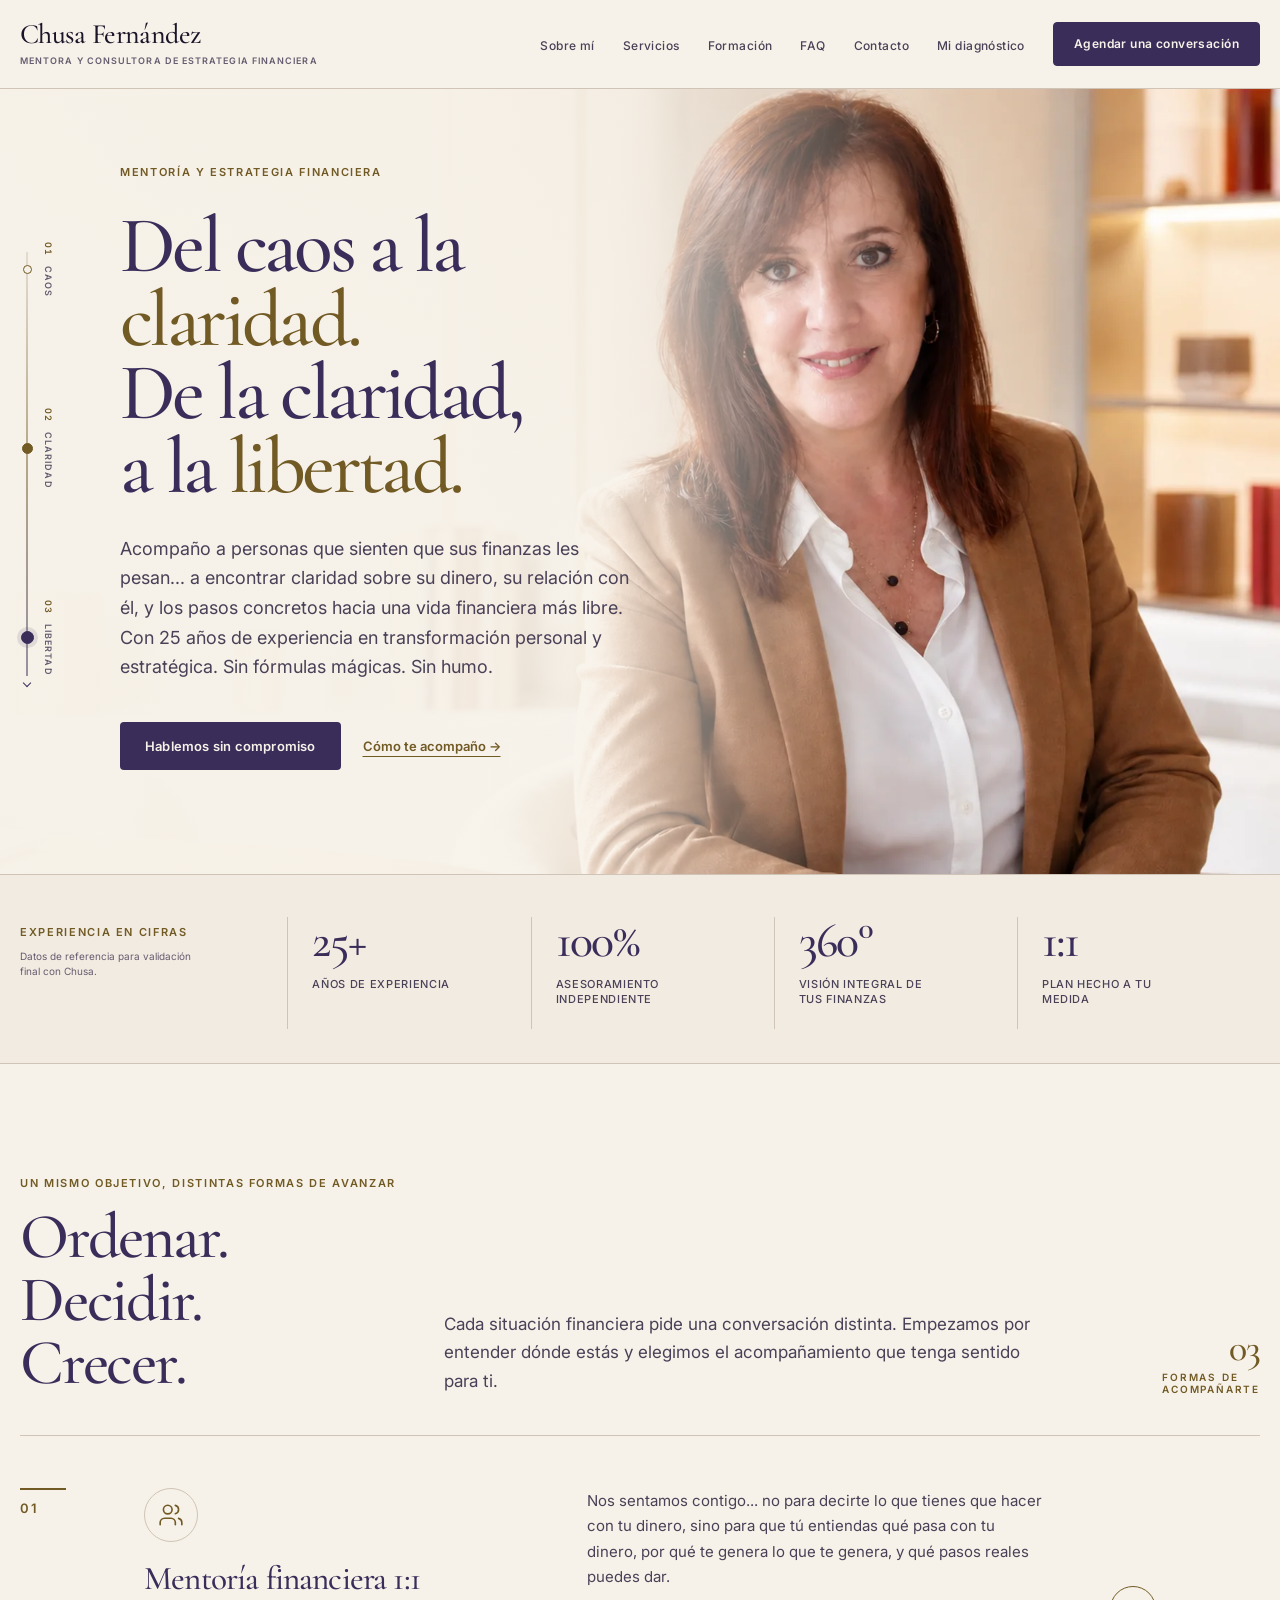
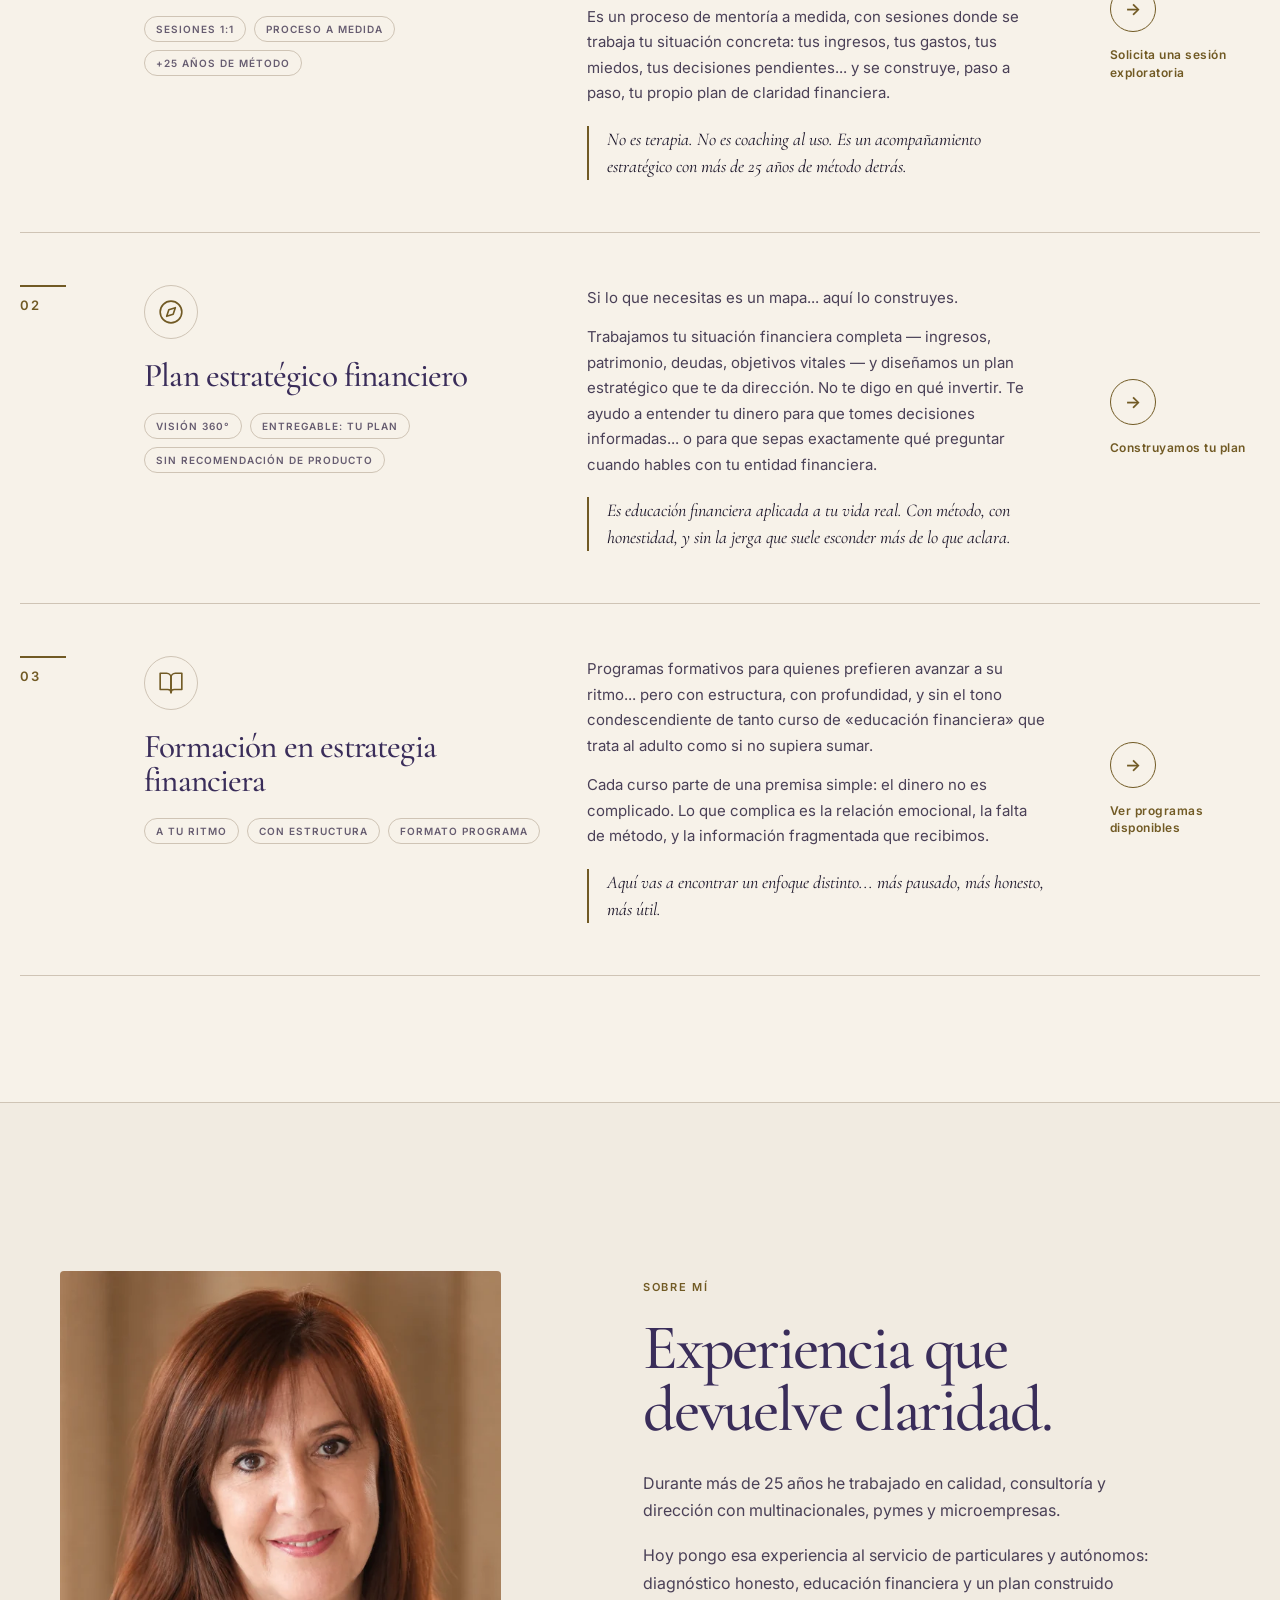
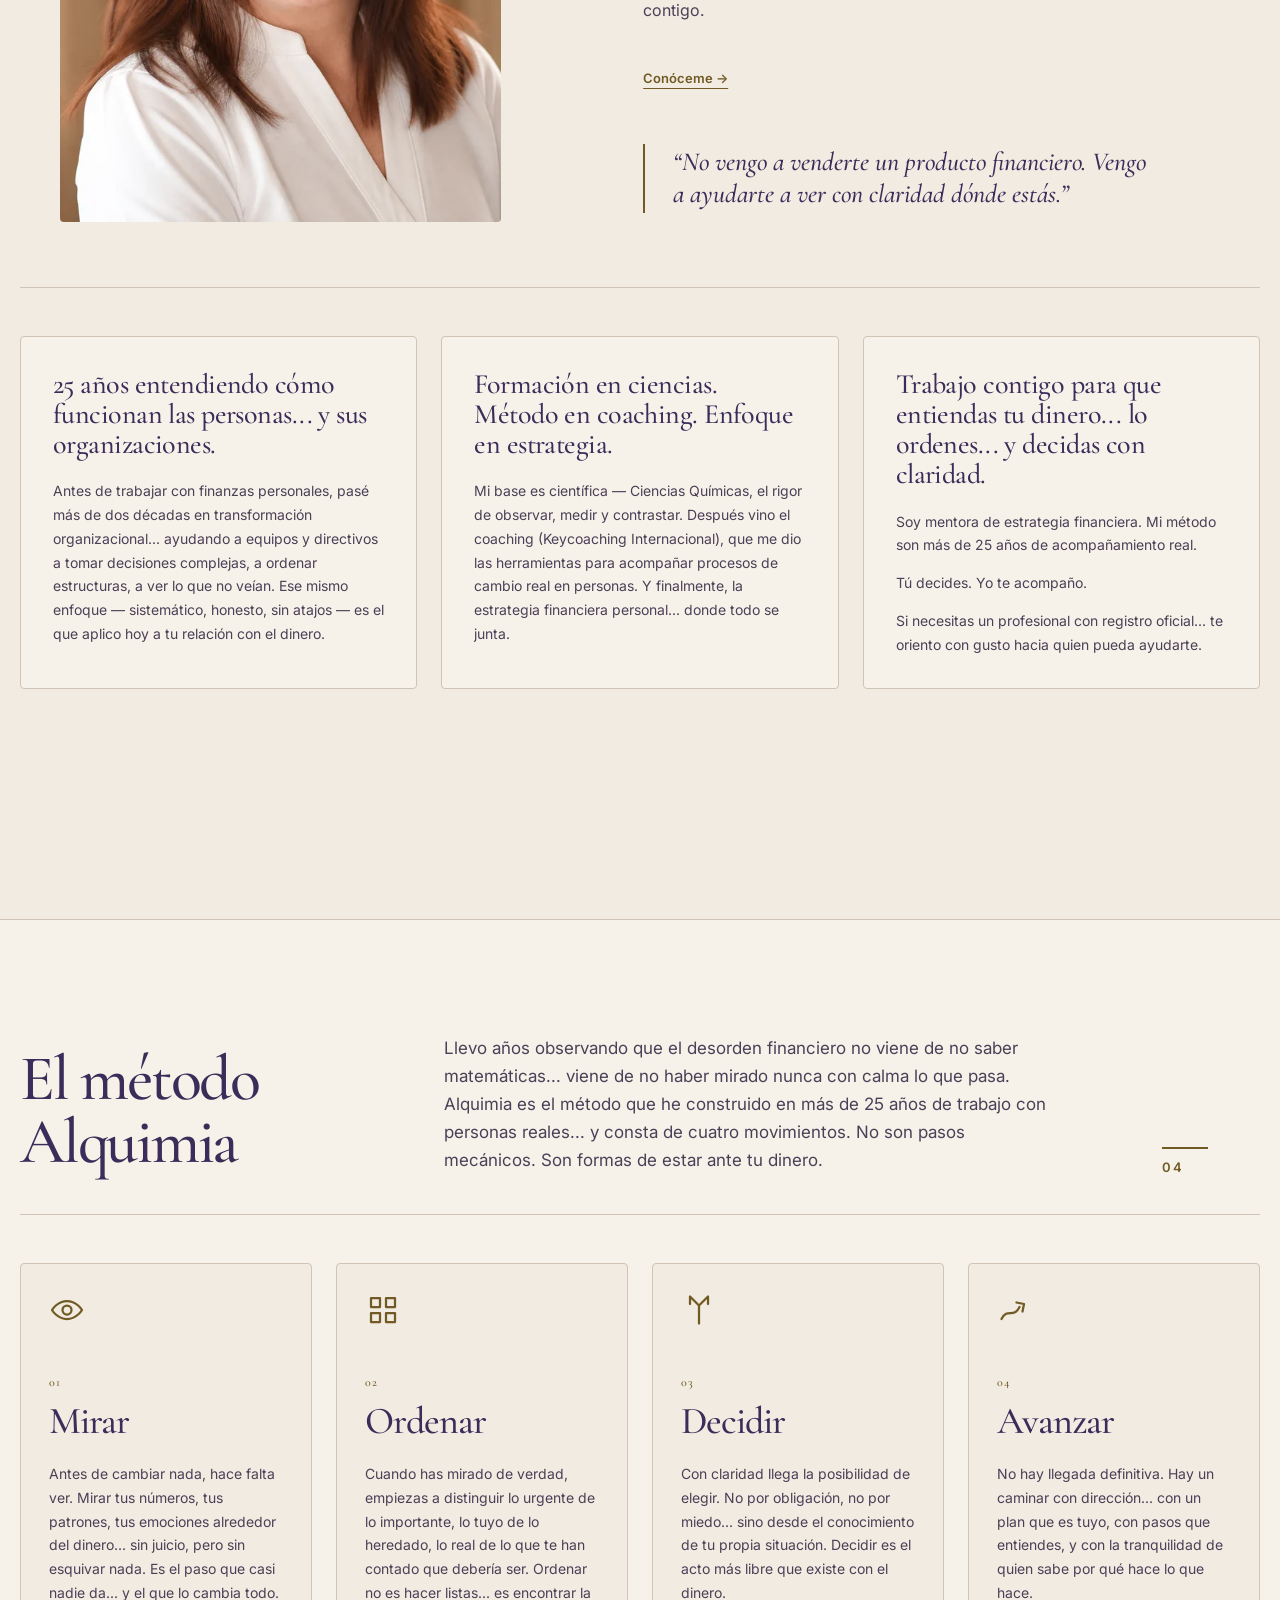
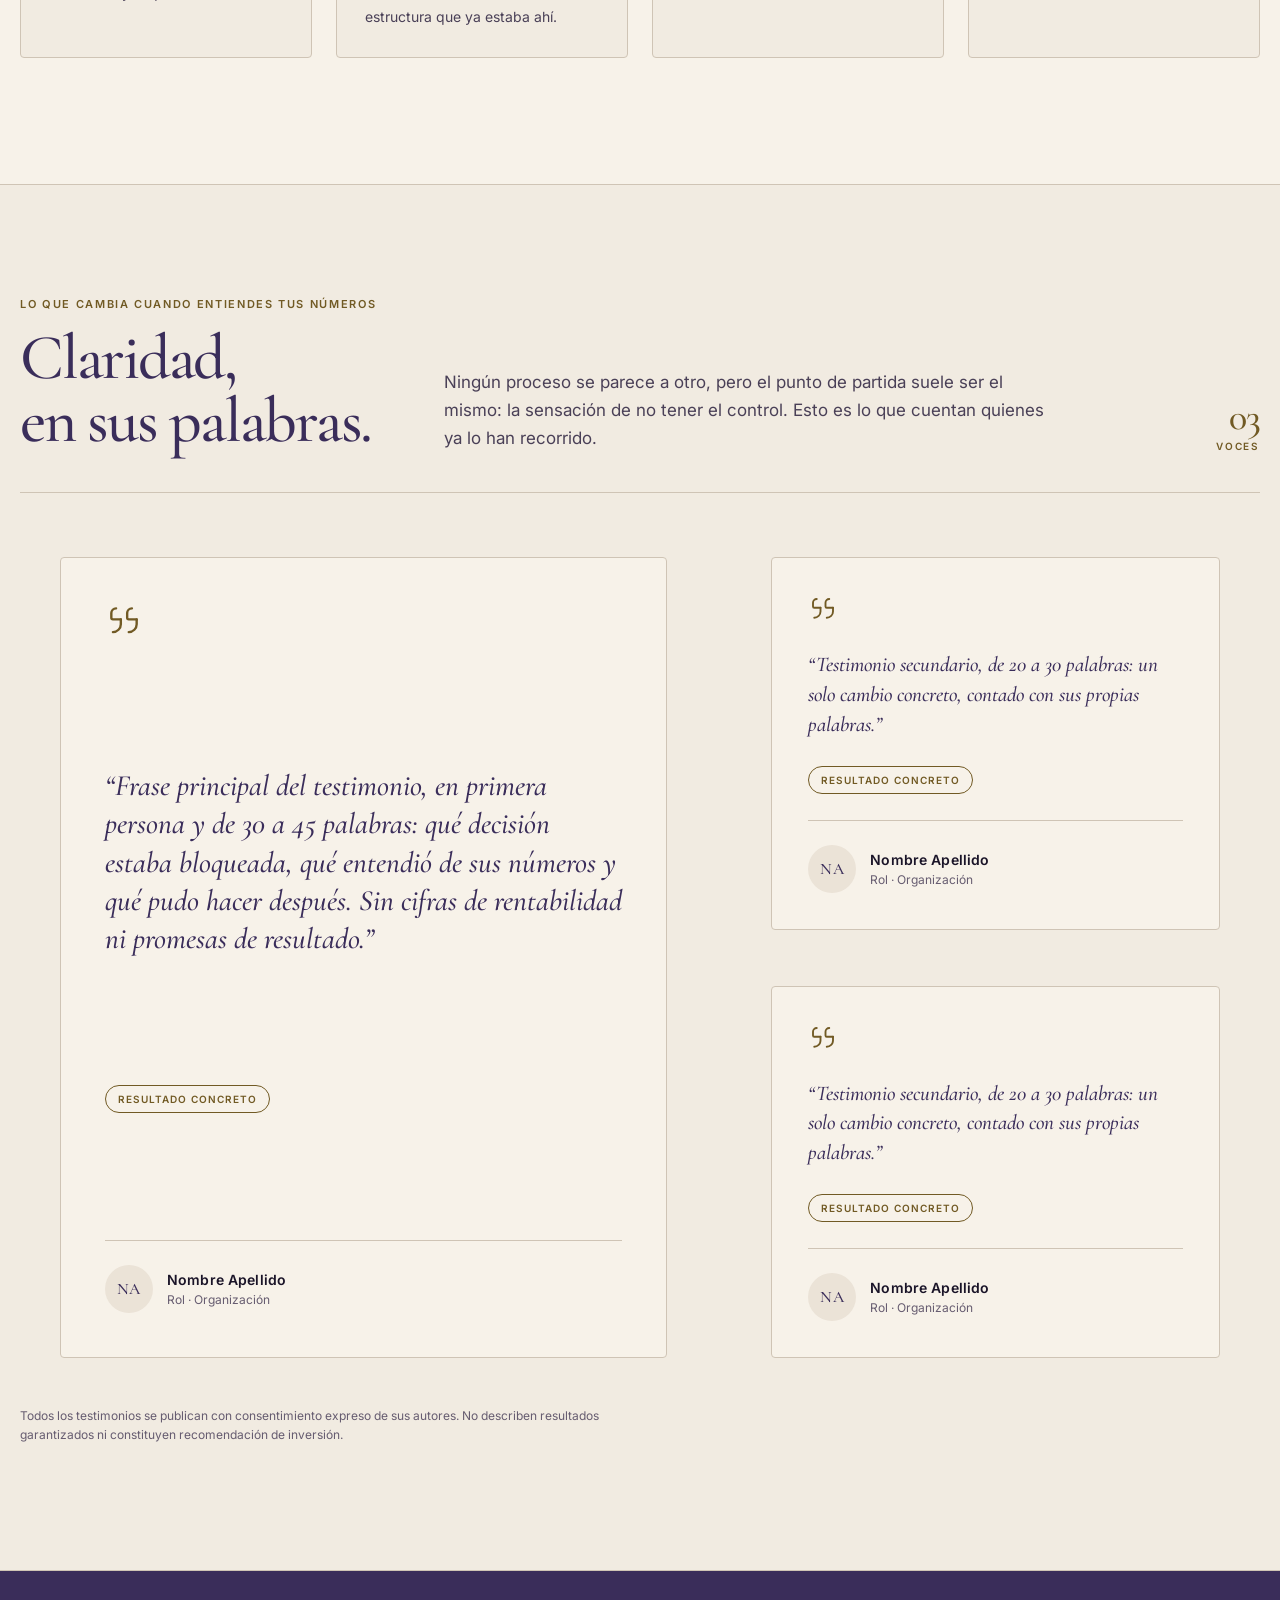
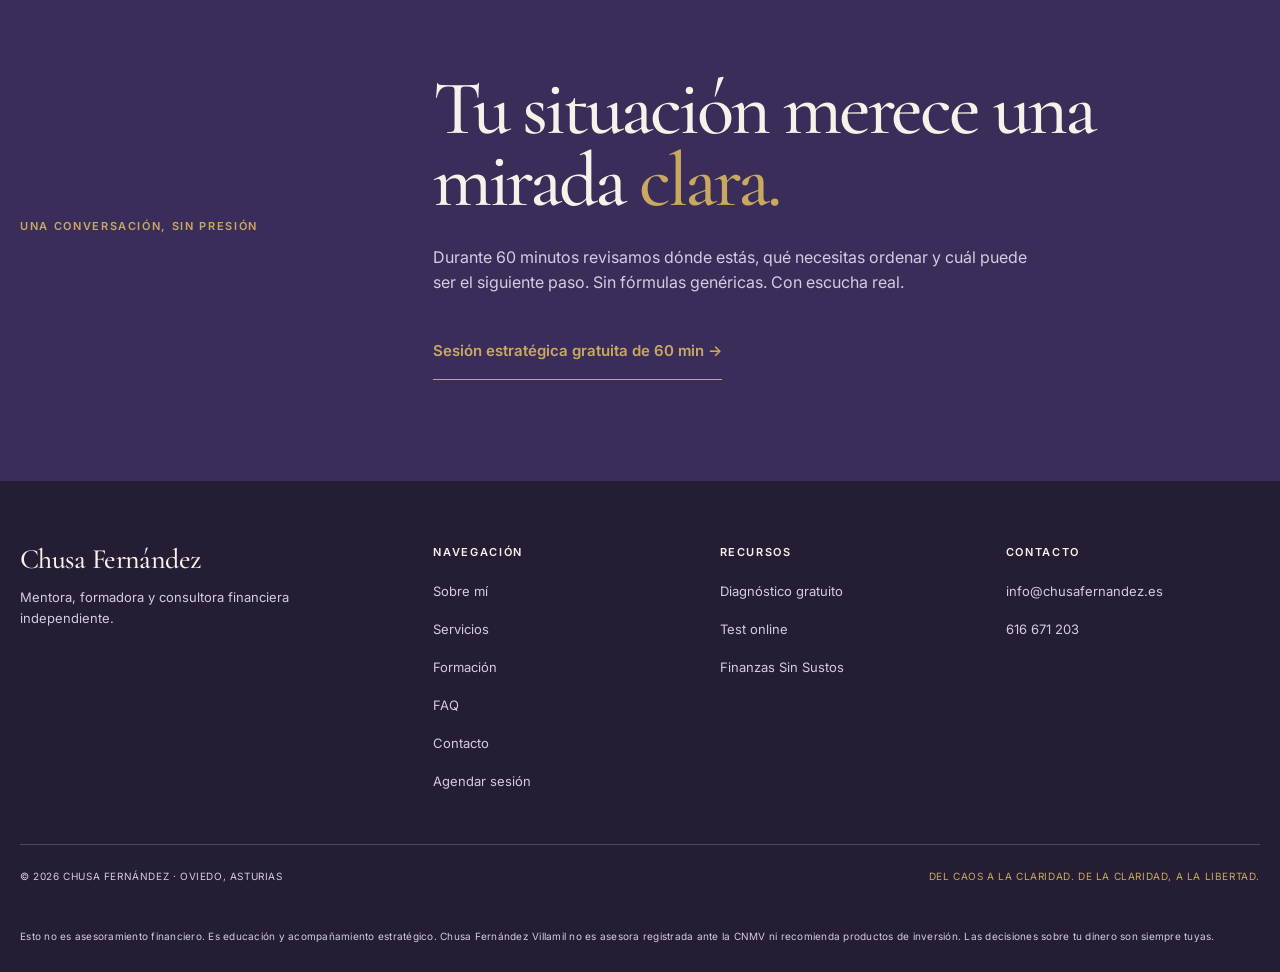
==== index.html @ ac1ef2db "Preview estática del sitio de Chusa Fernández" ====
<!doctype html>
<html lang="es" data-theme="light" class="home">
<head>
  <meta name="robots" content="noindex, nofollow">
  <meta charset="utf-8">
  <meta name="viewport" content="width=device-width, initial-scale=1">
  <meta name="description" content="Mentoría y estrategia financiera. Del caos a la claridad. De la claridad, a la libertad.">
  <title>Chusa Fernández · Mentoría y estrategia financiera</title>
<link rel="stylesheet" href="assets/css/alquimia.css">
  <link rel="preload" as="image" href="lumen-images/hero-principal-horizontal/hero-1920.webp" media="(min-width: 981px)">
  <link rel="preload" as="image" href="lumen-images/hero-principal-horizontal/hero-1280.webp" media="(max-width: 980px)">
  
</head>
<body>
  <a class="skip-link" href="#contenido">Saltar al contenido</a>
  <header class="site-header" aria-label="Cabecera principal">
    <div class="container header-inner">
      <a class="brand" href="index.html" aria-label="Chusa Fernández, inicio">
        <span class="brand-name">Chusa Fernández</span>
        <span class="brand-role">Mentora y consultora de estrategia financiera</span>
      </a>
      <button class="nav-toggle" type="button" aria-expanded="false" aria-controls="main-nav">
        <svg class="icon" aria-hidden="true" viewBox="0 0 24 24"><path d="M4 6h16M4 12h16M4 18h16"/></svg>
        <span class="sr-only nav-label">Abrir menú</span>
      </button>
      <nav id="main-nav" class="main-nav" aria-label="Navegación principal">
        <ul class="nav-list">
          <li><a href="sobre-mi.html">Sobre mí</a></li>
          <li><a href="servicios.html">Servicios</a></li>
          <li><a href="cursos.html">Formación</a></li>
          <li><a href="faq.html">FAQ</a></li>
          <li><a href="contacto.html">Contacto</a></li>
          <li><a href="diagnostico.html">Mi diagnóstico</a></li>
          <li><a class="nav-cta" href="agendar.html">Agendar una conversación</a></li>
        </ul>
      </nav>
    </div>
  </header>

  <main id="contenido">
    <section class="hero" id="inicio" data-payload-block="hero" aria-labelledby="hero-title">
      <div class="container hero-grid">
        <div class="hero-copy">
          <ol class="transformation-axis" aria-label="El proceso, en tres etapas: del caos a la claridad y de la claridad a la libertad">
            <li class="axis-point">
              <span class="axis-dot" aria-hidden="true"></span>
              <span class="axis-text"><span class="axis-step">01</span>Caos</span>
            </li>
            <li class="axis-point">
              <span class="axis-dot" aria-hidden="true"></span>
              <span class="axis-text"><span class="axis-step">02</span>Claridad</span>
            </li>
            <li class="axis-point">
              <span class="axis-dot" aria-hidden="true"></span>
              <span class="axis-text"><span class="axis-step">03</span>Libertad</span>
            </li>
          </ol>
          <div class="hero-main">
            <p class="eyebrow">Mentoría y estrategia financiera</p>
            <h1 id="hero-title"><span class="hero-line">Del caos a la</span><em class="hero-line">claridad.</em><span class="hero-line">De la claridad,</span><span class="hero-line">a la <em>libertad.</em></span></h1>
            <p class="hero-lead">Acompaño a personas que sienten que sus finanzas les pesan... a encontrar claridad sobre su dinero, su relación con él, y los pasos concretos hacia una vida financiera más libre. Con 25 años de experiencia en transformación personal y estratégica. Sin fórmulas mágicas. Sin humo.</p>
            <div class="hero-actions">
              <a class="button button-primary" href="#sesion">Hablemos sin compromiso</a>
              <a class="text-link" href="#servicios">Cómo te acompaño →</a>
            </div>
          </div>
        </div>
        <div class="hero-image" role="img" aria-label="Chusa Fernández, mentora financiera, sentada en un espacio de trabajo luminoso"></div>
      </div>
    </section>

    <section class="stats" data-payload-block="stats" aria-labelledby="stats-title">
      <div class="container stats-grid">
        <div class="stats-intro">
          <p class="eyebrow" id="stats-title">Experiencia en cifras</p>
          <p class="stats-note">Datos de referencia para validación final con Chusa.</p>
        </div>
        <div class="stat"><span class="stat-value">25+</span><span class="stat-label">años de experiencia</span></div>
        <div class="stat"><span class="stat-value">100%</span><span class="stat-label">asesoramiento independiente</span></div>
        <div class="stat"><span class="stat-value">360°</span><span class="stat-label">visión integral de tus finanzas</span></div>
        <div class="stat"><span class="stat-value">1:1</span><span class="stat-label">plan hecho a tu medida</span></div>
      </div>
    </section>

    <section class="services" id="servicios" data-payload-block="services-preview" aria-labelledby="services-title">
      <div class="container">
        <header class="section-head">
          <div>
            <p class="eyebrow">Un mismo objetivo, distintas formas de avanzar</p>
            <h2 id="services-title">Ordenar.<br>Decidir.<br>Crecer.</h2>
          </div>
          <p class="section-intro">Cada situaci&oacute;n financiera pide una conversaci&oacute;n distinta. Empezamos por entender d&oacute;nde est&aacute;s y elegimos el acompa&ntilde;amiento que tenga sentido para ti.</p>
          <p class="section-index" aria-hidden="true"><b>03</b><span>formas de<br>acompa&ntilde;arte</span></p>
        </header>
        <ol class="service-list">
          <li class="service-item">
            <span class="service-mark" aria-hidden="true">01</span>
            <div class="service-title-wrap">
              <span class="service-icon-frame" aria-hidden="true">
                <svg class="service-icon" viewBox="0 0 24 24" fill="none" stroke="currentColor" stroke-width="1.5" stroke-linecap="round" stroke-linejoin="round"><path d="M16 21v-2a4 4 0 0 0-4-4H6a4 4 0 0 0-4 4v2"/><circle cx="9" cy="7" r="4"/><path d="M22 21v-2a4 4 0 0 0-3-3.87M16 3.13a4 4 0 0 1 0 7.75"/></svg>
              </span>
              <h3>Mentor&iacute;a financiera 1:1</h3>
              <ul class="service-meta">
                <li>Sesiones 1:1</li>
                <li>Proceso a medida</li>
                <li>+25 a&ntilde;os de m&eacute;todo</li>
              </ul>
            </div>
            <div class="service-description">
              <p>Nos sentamos contigo... no para decirte lo que tienes que hacer con tu dinero, sino para que t&uacute; entiendas qu&eacute; pasa con tu dinero, por qu&eacute; te genera lo que te genera, y qu&eacute; pasos reales puedes dar.</p>
              <p>Es un proceso de mentor&iacute;a a medida, con sesiones donde se trabaja tu situaci&oacute;n concreta: tus ingresos, tus gastos, tus miedos, tus decisiones pendientes... y se construye, paso a paso, tu propio plan de claridad financiera.</p>
              <p class="service-note">No es terapia. No es coaching al uso. Es un acompa&ntilde;amiento estrat&eacute;gico con m&aacute;s de 25 a&ntilde;os de m&eacute;todo detr&aacute;s.</p>
            </div>
            <a class="service-cta" href="#sesion">
              <span class="service-cta-disc" aria-hidden="true">&rarr;</span>
              <span class="service-cta-label">Solicita una sesi&oacute;n exploratoria</span>
            </a>
          </li>
          <li class="service-item">
            <span class="service-mark" aria-hidden="true">02</span>
            <div class="service-title-wrap">
              <span class="service-icon-frame" aria-hidden="true">
                <svg class="service-icon" viewBox="0 0 24 24" fill="none" stroke="currentColor" stroke-width="1.5" stroke-linecap="round" stroke-linejoin="round"><circle cx="12" cy="12" r="10"/><polygon points="16 8 14 14 8 16 10 10 16 8"/></svg>
              </span>
              <h3>Plan estrat&eacute;gico financiero</h3>
              <ul class="service-meta">
                <li>Visi&oacute;n 360&deg;</li>
                <li>Entregable: tu plan</li>
                <li>Sin recomendaci&oacute;n de producto</li>
              </ul>
            </div>
            <div class="service-description">
              <p>Si lo que necesitas es un mapa... aqu&iacute; lo construyes.</p>
              <p>Trabajamos tu situaci&oacute;n financiera completa &mdash; ingresos, patrimonio, deudas, objetivos vitales &mdash; y dise&ntilde;amos un plan estrat&eacute;gico que te da direcci&oacute;n. No te digo en qu&eacute; invertir. Te ayudo a entender tu dinero para que tomes decisiones informadas... o para que sepas exactamente qu&eacute; preguntar cuando hables con tu entidad financiera.</p>
              <p class="service-note">Es educaci&oacute;n financiera aplicada a tu vida real. Con m&eacute;todo, con honestidad, y sin la jerga que suele esconder m&aacute;s de lo que aclara.</p>
            </div>
            <a class="service-cta" href="#sesion">
              <span class="service-cta-disc" aria-hidden="true">&rarr;</span>
              <span class="service-cta-label">Construyamos tu plan</span>
            </a>
          </li>
          <li class="service-item">
            <span class="service-mark" aria-hidden="true">03</span>
            <div class="service-title-wrap">
              <span class="service-icon-frame" aria-hidden="true">
                <svg class="service-icon" viewBox="0 0 24 24" fill="none" stroke="currentColor" stroke-width="1.5" stroke-linecap="round" stroke-linejoin="round"><path d="M2 3h6a4 4 0 0 1 4 4v14a3 3 0 0 0-3-3H2z"/><path d="M22 3h-6a4 4 0 0 0-4 4v14a3 3 0 0 1 3-3h7z"/></svg>
              </span>
              <h3>Formaci&oacute;n en estrategia financiera</h3>
              <ul class="service-meta">
                <li>A tu ritmo</li>
                <li>Con estructura</li>
                <li>Formato programa</li>
              </ul>
            </div>
            <div class="service-description">
              <p>Programas formativos para quienes prefieren avanzar a su ritmo... pero con estructura, con profundidad, y sin el tono condescendiente de tanto curso de &laquo;educaci&oacute;n financiera&raquo; que trata al adulto como si no supiera sumar.</p>
              <p>Cada curso parte de una premisa simple: el dinero no es complicado. Lo que complica es la relaci&oacute;n emocional, la falta de m&eacute;todo, y la informaci&oacute;n fragmentada que recibimos.</p>
              <p class="service-note">Aqu&iacute; vas a encontrar un enfoque distinto... m&aacute;s pausado, m&aacute;s honesto, m&aacute;s &uacute;til.</p>
            </div>
            <a class="service-cta" href="#sesion">
              <span class="service-cta-disc" aria-hidden="true">&rarr;</span>
              <span class="service-cta-label">Ver programas disponibles</span>
            </a>
          </li>
        </ol>
      </div>
    </section>

    <section class="about" id="sobre-mi" data-payload-block="about-preview" aria-labelledby="about-title">
      <div class="container about-grid">
        <figure class="about-image">
          <img src="lumen-images/retrato-editorial/retrato-1200.webp"
               srcset="lumen-images/retrato-editorial/retrato-600.webp 600w,
                       lumen-images/retrato-editorial/retrato-800.webp 800w,
                       lumen-images/retrato-editorial/retrato-1200.webp 1200w"
               sizes="(max-width: 980px) calc(100vw - 40px), min(42vw, 530px)"
               alt="Retrato editorial de Chusa Fernández con blusa blanca sobre un fondo cálido" width="1200" height="1500" loading="lazy" decoding="async">
        </figure>
        <div class="about-copy">
          <p class="eyebrow">Sobre mí</p>
          <h2 id="about-title">Experiencia que devuelve claridad.</h2>
          <p>Durante más de 25 años he trabajado en calidad, consultoría y dirección con multinacionales, pymes y microempresas.</p>
          <p>Hoy pongo esa experiencia al servicio de particulares y autónomos: diagnóstico honesto, educación financiera y un plan construido contigo.</p>
          <a class="text-link" href="#sobre-mi">Conóceme →</a>
          <blockquote class="about-quote">“No vengo a venderte un producto financiero. Vengo a ayudarte a ver con claridad dónde estás.”</blockquote>
        </div>
      </div>
      <div class="container trust-wrap" aria-label="Credenciales y enfoque de Chusa">
        <div class="trust-grid">
          <article class="trust-card">
            <h3>25 años entendiendo cómo funcionan las personas... y sus organizaciones.</h3>
            <p>Antes de trabajar con finanzas personales, pasé más de dos décadas en transformación organizacional... ayudando a equipos y directivos a tomar decisiones complejas, a ordenar estructuras, a ver lo que no veían. Ese mismo enfoque — sistemático, honesto, sin atajos — es el que aplico hoy a tu relación con el dinero.</p>
          </article>
          <article class="trust-card">
            <h3>Formación en ciencias. Método en coaching. Enfoque en estrategia.</h3>
            <p>Mi base es científica — Ciencias Químicas, el rigor de observar, medir y contrastar. Después vino el coaching (Keycoaching Internacional), que me dio las herramientas para acompañar procesos de cambio real en personas. Y finalmente, la estrategia financiera personal... donde todo se junta.</p>
          </article>
          <article class="trust-card">
            <h3>Trabajo contigo para que entiendas tu dinero... lo ordenes... y decidas con claridad.</h3>
            <p>Soy mentora de estrategia financiera. Mi método son más de 25 años de acompañamiento real.</p>
            <p>Tú decides. Yo te acompaño.</p>
            <p>Si necesitas un profesional con registro oficial... te oriento con gusto hacia quien pueda ayudarte.</p>
          </article>
        </div>
      </div>
    </section>

    <section class="methodology" id="metodo" data-payload-block="methodology" aria-labelledby="methodology-title">
      <div class="container">
        <header class="section-head">
          <div>
            <h2 id="methodology-title">El método Alquimia</h2>
          </div>
          <p class="section-intro">Llevo años observando que el desorden financiero no viene de no saber matemáticas... viene de no haber mirado nunca con calma lo que pasa. Alquimia es el método que he construido en más de 25 años de trabajo con personas reales... y consta de cuatro movimientos. No son pasos mecánicos. Son formas de estar ante tu dinero.</p>
          <span class="service-mark" aria-hidden="true">04</span>
        </header>
        <div class="method-grid">
          <article class="method-card">
            <svg class="method-icon" viewBox="0 0 24 24" fill="none" stroke="currentColor" stroke-width="1.5" stroke-linecap="round" stroke-linejoin="round" aria-hidden="true"><path d="M2 12s3.5-6 10-6 10 6 10 6-3.5 6-10 6S2 12 2 12Z"/><circle cx="12" cy="12" r="3"/></svg>
            <span class="method-mark">01</span>
            <h3>Mirar</h3>
            <p>Antes de cambiar nada, hace falta ver. Mirar tus números, tus patrones, tus emociones alrededor del dinero... sin juicio, pero sin esquivar nada. Es el paso que casi nadie da... y el que lo cambia todo.</p>
          </article>
          <article class="method-card">
            <svg class="method-icon" viewBox="0 0 24 24" fill="none" stroke="currentColor" stroke-width="1.5" stroke-linecap="round" stroke-linejoin="round" aria-hidden="true"><path d="M4 4h6v6H4zM14 4h6v6h-6zM4 14h6v6H4zM14 14h6v6h-6z"/></svg>
            <span class="method-mark">02</span>
            <h3>Ordenar</h3>
            <p>Cuando has mirado de verdad, empiezas a distinguir lo urgente de lo importante, lo tuyo de lo heredado, lo real de lo que te han contado que debería ser. Ordenar no es hacer listas... es encontrar la estructura que ya estaba ahí.</p>
          </article>
          <article class="method-card">
            <svg class="method-icon" viewBox="0 0 24 24" fill="none" stroke="currentColor" stroke-width="1.5" stroke-linecap="round" stroke-linejoin="round" aria-hidden="true"><path d="M12 21V9m0 0L6 3m6 6 6-6M6 3v5m12-5v5"/></svg>
            <span class="method-mark">03</span>
            <h3>Decidir</h3>
            <p>Con claridad llega la posibilidad de elegir. No por obligación, no por miedo... sino desde el conocimiento de tu propia situación. Decidir es el acto más libre que existe con el dinero.</p>
          </article>
          <article class="method-card">
            <svg class="method-icon" viewBox="0 0 24 24" fill="none" stroke="currentColor" stroke-width="1.5" stroke-linecap="round" stroke-linejoin="round" aria-hidden="true"><path d="M3 18c4-8 8 0 12-8"/><path d="m13 7 5 1-1 5"/></svg>
            <span class="method-mark">04</span>
            <h3>Avanzar</h3>
            <p>No hay llegada definitiva. Hay un caminar con dirección... con un plan que es tuyo, con pasos que entiendes, y con la tranquilidad de quien sabe por qué hace lo que hace.</p>
          </article>
        </div>
      </div>
    </section>

    <!-- ============================================================
         OPINIONES · CONTENIDO PROVISIONAL — NO PUBLICAR
         Los testimonios reales estan pendientes de Chusa (bloqueante
         en copy/04-copy-organizado-link-2026-07-21.md, seccion 6).
         Cada tarjeta mapea 1:1 con la coleccion `testimonios`:
         quote / result / person_name / role / organization / photo.
         Solo publicar registros con publication_consent = true.
         ============================================================ -->
    <section class="opinions" id="opiniones" data-payload-block="testimonios" data-placeholder="true" aria-labelledby="opinions-title">
      <div class="container">
        <header class="section-head">
          <div>
            <p class="eyebrow">Lo que cambia cuando entiendes tus n&uacute;meros</p>
            <h2 id="opinions-title">Claridad,<br>en sus palabras.</h2>
          </div>
          <p class="section-intro">Ning&uacute;n proceso se parece a otro, pero el punto de partida suele ser el mismo: la sensaci&oacute;n de no tener el control. Esto es lo que cuentan quienes ya lo han recorrido.</p>
          <p class="section-index" aria-hidden="true"><b>03</b><span>voces</span></p>
        </header>
        <div class="opinion-grid">
          <figure class="opinion-card opinion-card--featured">
            <svg class="opinion-glyph" viewBox="0 0 24 24" fill="none" stroke="currentColor" stroke-width="1.5" stroke-linecap="round" stroke-linejoin="round" aria-hidden="true"><path d="M10 11H5a1 1 0 0 1-1-1V7a3 3 0 0 1 3-3"/><path d="M10 11v3a5 5 0 0 1-5 5"/><path d="M20 11h-5a1 1 0 0 1-1-1V7a3 3 0 0 1 3-3"/><path d="M20 11v3a5 5 0 0 1-5 5"/></svg>
            <blockquote class="opinion-quote">&ldquo;Frase principal del testimonio, en primera persona y de 30 a 45 palabras: qu&eacute; decisi&oacute;n estaba bloqueada, qu&eacute; entendi&oacute; de sus n&uacute;meros y qu&eacute; pudo hacer despu&eacute;s. Sin cifras de rentabilidad ni promesas de resultado.&rdquo;</blockquote>
            <p class="opinion-result">Resultado concreto</p>
            <figcaption class="opinion-person">
              <span class="opinion-avatar" aria-hidden="true">NA</span>
              <span>
                <span class="opinion-name">Nombre Apellido</span>
                <span class="opinion-role">Rol &middot; Organizaci&oacute;n</span>
              </span>
            </figcaption>
          </figure>
          <figure class="opinion-card">
            <svg class="opinion-glyph" viewBox="0 0 24 24" fill="none" stroke="currentColor" stroke-width="1.5" stroke-linecap="round" stroke-linejoin="round" aria-hidden="true"><path d="M10 11H5a1 1 0 0 1-1-1V7a3 3 0 0 1 3-3"/><path d="M10 11v3a5 5 0 0 1-5 5"/><path d="M20 11h-5a1 1 0 0 1-1-1V7a3 3 0 0 1 3-3"/><path d="M20 11v3a5 5 0 0 1-5 5"/></svg>
            <blockquote class="opinion-quote">&ldquo;Testimonio secundario, de 20 a 30 palabras: un solo cambio concreto, contado con sus propias palabras.&rdquo;</blockquote>
            <p class="opinion-result">Resultado concreto</p>
            <figcaption class="opinion-person">
              <span class="opinion-avatar" aria-hidden="true">NA</span>
              <span>
                <span class="opinion-name">Nombre Apellido</span>
                <span class="opinion-role">Rol &middot; Organizaci&oacute;n</span>
              </span>
            </figcaption>
          </figure>
          <figure class="opinion-card">
            <svg class="opinion-glyph" viewBox="0 0 24 24" fill="none" stroke="currentColor" stroke-width="1.5" stroke-linecap="round" stroke-linejoin="round" aria-hidden="true"><path d="M10 11H5a1 1 0 0 1-1-1V7a3 3 0 0 1 3-3"/><path d="M10 11v3a5 5 0 0 1-5 5"/><path d="M20 11h-5a1 1 0 0 1-1-1V7a3 3 0 0 1 3-3"/><path d="M20 11v3a5 5 0 0 1-5 5"/></svg>
            <blockquote class="opinion-quote">&ldquo;Testimonio secundario, de 20 a 30 palabras: un solo cambio concreto, contado con sus propias palabras.&rdquo;</blockquote>
            <p class="opinion-result">Resultado concreto</p>
            <figcaption class="opinion-person">
              <span class="opinion-avatar" aria-hidden="true">NA</span>
              <span>
                <span class="opinion-name">Nombre Apellido</span>
                <span class="opinion-role">Rol &middot; Organizaci&oacute;n</span>
              </span>
            </figcaption>
          </figure>
        </div>
        <p class="opinion-consent">Todos los testimonios se publican con consentimiento expreso de sus autores. No describen resultados garantizados ni constituyen recomendaci&oacute;n de inversi&oacute;n.</p>
      </div>
    </section>
    <section class="closing" id="sesion" data-payload-block="final-cta" aria-labelledby="closing-title">
      <div class="container closing-inner">
        <p class="eyebrow">Una conversación, sin presión</p>
        <div class="closing-copy">
          <h2 id="closing-title">Tu situación merece una mirada <em>clara.</em></h2>
          <p>Durante 60 minutos revisamos dónde estás, qué necesitas ordenar y cuál puede ser el siguiente paso. Sin fórmulas genéricas. Con escucha real.</p>
          <a class="closing-link" href="agendar.html">Sesión estratégica gratuita de 60 min →</a>
        </div>
      </div>
    </section>
  </main>

  <footer class="site-footer">
    <div class="container footer-inner">
      <div class="footer-nav-grid">
        <div class="footer-brand">
          <span class="brand-name">Chusa Fernández</span>
          <p>Mentora, formadora y consultora financiera independiente.</p>
        </div>
        <div class="footer-col">
          <h2>Navegación</h2>
          <nav aria-label="Navegación del pie">
            <a href="sobre-mi.html">Sobre mí</a>
            <a href="servicios.html">Servicios</a>
            <a href="cursos.html">Formación</a>
            <a href="faq.html">FAQ</a>
            <a href="contacto.html">Contacto</a>
            <a href="agendar.html">Agendar sesión</a>
          </nav>
        </div>
        <div class="footer-col">
          <h2>Recursos</h2>
          <nav aria-label="Recursos">
            <a href="lead-magnet.html">Diagnóstico gratuito</a>
            <a href="diagnostico.html">Test online</a>
            <a href="infoproducto.html">Finanzas Sin Sustos</a>
          </nav>
        </div>
        <div class="footer-col">
          <h2>Contacto</h2>
          <address>
            <a href="mailto:info@chusafernandez.es">info@chusafernandez.es</a>
            <a href="tel:+34616671203">616 671 203</a>
          </address>
        </div>
      </div>
      <div class="footer-meta">
        <span>© 2026 Chusa Fernández · Oviedo, Asturias</span>
        <span class="footer-claim">Del caos a la claridad. De la claridad, a la libertad.</span>
      </div>
      <p class="footer-disclaimer">Esto no es asesoramiento financiero. Es educación y acompañamiento estratégico. Chusa Fernández Villamil no es asesora registrada ante la CNMV ni recomienda productos de inversión. Las decisiones sobre tu dinero son siempre tuyas.</p>
    </div>
  </footer>

  <script>
  (function () {
    var reduce = window.matchMedia && window.matchMedia('(prefers-reduced-motion: reduce)').matches;
    if (reduce || !('IntersectionObserver' in window)) return;

    // [selector, paso de stagger entre hermanos, retardo base]
    var PLAN = [
      ['.hero .eyebrow',            0,    80],
      ['.hero h1 .hero-line',       90,  200],
      ['.hero-lead',                0,   620],
      ['.hero-actions',             0,   740],
      ['.axis-point',               170, 520],
      ['.stats-intro, .stat',       80,    0],
      ['.section-head > *',         100,   0],
      ['.service-item',             0,     0],
      ['.about-image, .about-copy', 140,   0],
      ['.trust-card',               100,   0],
      ['.method-card',              100,   0],
      ['.opinion-card',             110,   0],
      ['.closing-inner > *',        120,   0]
    ];

    var targets = [];
    PLAN.forEach(function (rule) {
      var counters = new Map();
      document.querySelectorAll(rule[0]).forEach(function (el) {
        if (el.hasAttribute('data-anim')) return;      // una sola regla por elemento
        var i = counters.get(el.parentNode) || 0;      // el stagger cuenta por padre
        counters.set(el.parentNode, i + 1);
        el.setAttribute('data-anim', '');
        el.style.setProperty('--anim-delay', (rule[2] + i * rule[1]) + 'ms');
        targets.push(el);
      });
    });

    document.documentElement.classList.add('has-anim');

    var io = new IntersectionObserver(function (entries) {
      entries.forEach(function (entry) {
        if (!entry.isIntersecting) return;
        entry.target.classList.add('is-in');
        io.unobserve(entry.target);                     // se revela una vez, no en bucle
      });
    }, { threshold: 0.12, rootMargin: '0px 0px -10% 0px' });

    requestAnimationFrame(function () {
      requestAnimationFrame(function () {
        targets.forEach(function (el) {
          // el hero ya esta en pantalla al cargar: entra solo, sin esperar scroll
          if (el.closest('.hero')) el.classList.add('is-in');
          else io.observe(el);
        });
        var axis = document.querySelector('.transformation-axis');
        if (axis) axis.classList.add('is-drawn');
      });
    });
  })();
  </script>
  <script src="assets/js/alquimia.js"></script>
</body>
</html>
---- assets/css/alquimia.css ----
@import url('https://fonts.googleapis.com/css2?family=Cormorant+Garamond:ital,wght@0,500;1,500&family=Inter:wght@400;500;600&family=JetBrains+Mono:wght@500&display=swap');

:root {
  --font-serif: "Cormorant Garamond", Georgia, serif;
  --font-sans: Inter, Arial, sans-serif;
  --font-mono: "JetBrains Mono", monospace;
  --space-3xs: .25rem; --space-2xs: .5rem; --space-xs: .75rem; --space-sm: 1rem;
  --space-md: 1.5rem; --space-lg: 2rem; --space-xl: 3rem; --space-2xl: 4rem; --space-3xl: 6rem;
  --radius-sm: .25rem; --radius-md: .5rem; --radius-lg: .75rem;
  --container-max: 80rem; --container-narrow: 55rem; --container-prose: 42.5rem;
}

/* ==== Variables del home (alias para compatibilidad con merge de home-extracted.css 2026-08-08) ==== */
:root {
  --paper: var(--bg-primary);
  --paper-2: var(--bg-secondary);
  --paper-3: var(--bg-tertiary);
  --ink: var(--text-primary);
  --ink-2: var(--text-secondary);
  --muted: var(--text-muted);
  --purple: var(--purple-primary);
  --gold: var(--gold-primary);
  --cream: #F7F2E9;
  --lavender: #D4CCDF;
  --rule: #CFC4B5;
  --container: 1280px;
  --radius: 4px;
  --axis-col: 14px;
  --anim-delay: 0ms;
}

[data-theme="light"], :root {
  --bg-primary: #F7F2E9; --bg-secondary: #F1EBE1; --bg-tertiary: #EBE3D7; --bg-elevated: #E4D9CA;
  --text-primary: #1A1428; --text-secondary: #4A4057; --text-muted: #665C70;
  --purple-primary: #3A2D5A; --purple-deep: #251D33; --purple-soft: #5B3D67;
  --gold-primary: #715A24; --gold-light: #8A7132; --gold-bright: #C9A961; --gold-dark: #66501E; --gold-shadow: #4D3C17;
  --neutral-900: #1A1428; --neutral-800: #4A4057; --neutral-700: #CFC4B5; --neutral-600: #D9CEBF; --neutral-500: #B8AC9D;
  --success: #2F6B49; --warning: #854F10; --error: #A23E3E; --info: #315F8A;
}
[data-theme="dark"] {
  --bg-primary: #3A2D5A; --bg-secondary: #473869; --bg-tertiary: #544578; --bg-elevated: #5F5085;
  --text-primary: #F4EFE6; --text-secondary: #D4CCDF; --text-muted: #998FA8;
  --gold-primary: #C9A961; --gold-light: #E5D4A1; --gold-bright: #F4D982; --gold-dark: #9C8446; --gold-shadow: #5C4E2A;
  --neutral-900: #2A2045; --neutral-800: #352B55; --neutral-700: #3F3360; --neutral-600: #473869; --neutral-500: #544578;
  --success: #5DBB7A; --warning: #E5A04A; --error: #E55B5B; --info: #5B9FE5;
}
/* Los alias de arriba (--ink-2: var(--text-secondary), etc.) se resuelven una
   sola vez en :root y heredan ya calculados: NO se recalculan dentro de un
   subarbol data-theme="dark". Hay que redeclararlos aqui o el texto sale con
   el color del tema claro sobre fondo oscuro (ilegible). */
[data-theme="dark"] {
  --paper: var(--bg-primary);
  --paper-2: var(--bg-secondary);
  --paper-3: var(--bg-tertiary);
  --ink: var(--text-primary);
  --ink-2: var(--text-secondary);
  --muted: var(--text-muted);
  --gold: var(--gold-primary);
}
/* Fix visual según home de referencia (pages/index.html):
   - En la home los h1/h2/h3 son púrpura (--purple-primary) sobre fondo crema
   - Sobre fondo púrpura oscuro (data-theme="dark") los títulos van en crema
   - Párrafos normales siguen el text-primary del body
   Ratio púrpura/crema = ~13:1 (AAA), crema/púrpura = ~10.77:1 (AAA) */
h1, h2, h3 { color: var(--purple-primary); }
[data-theme="dark"] h1,
[data-theme="dark"] h2,
[data-theme="dark"] h3 { color: var(--text-primary); }
[data-theme="dark"] a { color: var(--gold-primary); }
[data-theme="dark"] .muted { color: var(--text-secondary); }
[data-theme="dark"] .eyebrow { color: var(--gold-primary); }
/* page-hero: el h1 específicamente toma color del theme, no del default púrpura */
.page-hero[data-theme="dark"] h1 { color: var(--text-primary); }
.page-hero[data-theme="dark"] .page-hero__lead { color: var(--text-secondary); }

*,*::before,*::after{box-sizing:border-box}
/* mobile-first (QA rubric §3) — previene scroll horizontal residual */
html, body { overflow-x: clip; max-width: 100%; }
body { max-width: 100vw; }
img, svg, video, iframe { display: block; max-width: 100%; height: auto; }
button, input, select, textarea { max-width: 100%; font: inherit; }
h1, h2, h3, h4, p { overflow-wrap: anywhere; word-break: break-word; max-width: 100%; }
.grid > *, .cards > *, .section__head, .container, .flow > * { min-width: 0; }
 html{color-scheme:light dark;scroll-behavior:smooth} body{margin:0;background:var(--bg-primary);color:var(--text-primary);font:400 1rem/1.55 var(--font-sans)} img{display:block;max-width:100%;height:auto} button,input,select,textarea{font:inherit} a{color:var(--gold-primary)} h1,h2,h3,p{overflow-wrap:break-word} h1,h2,h3{font-family:var(--font-serif);font-weight:500;letter-spacing:-.02em} h1{font-size:clamp(3rem,12vw,5.5rem);line-height:.95} h2{font-size:clamp(2.25rem,8vw,3.5rem);line-height:1} h3{font-size:1.75rem;line-height:1.1} p{max-width:68ch}.container{width:min(calc(100% - 2 * var(--space-sm)),var(--container-max));margin-inline:auto}.prose{max-width:var(--container-prose)}.narrow{max-width:var(--container-narrow);margin-inline:auto}.flow>*+*{margin-block-start:var(--space-sm)}.section{padding-block:var(--space-2xl)}.section--alt{background:var(--bg-secondary)}.section__head{max-width:48rem;margin-bottom:var(--space-xl)}.eyebrow{margin:0 0 var(--space-xs);color:var(--gold-primary);font-size:.75rem;font-weight:600;letter-spacing:.12em;text-transform:uppercase}.muted{color:var(--text-secondary)}.mono{font-family:var(--font-mono)}.sr-only{position:absolute;width:1px;height:1px;padding:0;margin:-1px;overflow:hidden;clip:rect(0,0,0,0);white-space:nowrap;border:0}:where(a,button,input,select,textarea,summary,[tabindex]):focus-visible{outline:2px solid var(--gold-primary);outline-offset:3px}.skip-link{position:fixed;z-index:100;inset:var(--space-xs) auto auto var(--space-xs);padding:var(--space-xs);background:var(--bg-primary);transform:translateY(-200%)}.skip-link:focus{transform:none}.icon{width:1.5rem;height:1.5rem;fill:none;stroke:currentColor;stroke-width:1.5;stroke-linecap:round;stroke-linejoin:round}.btn{min-height:44px;display:inline-flex;align-items:center;justify-content:center;padding:.75rem 1.4rem;border:1px solid transparent;border-radius:var(--radius-sm);font-weight:600;text-decoration:none;cursor:pointer;transition:background 200ms ease,color 200ms ease}.btn--primary{background:var(--gold-primary);color:var(--bg-primary)}[data-theme="light"] .btn--primary{color:var(--bg-primary)}.btn--primary:hover{background:var(--gold-dark)}.btn--secondary{border-color:var(--gold-primary);background:transparent;color:var(--gold-primary)}.btn--ghost{background:transparent;color:var(--text-primary)}.actions{display:flex;flex-wrap:wrap;gap:var(--space-xs);margin-top:var(--space-lg)}
.site-header{position:sticky;z-index:50;top:0;border-bottom:1px solid var(--neutral-600);background:var(--bg-primary)}.brand{display:grid;color:var(--text-primary);text-decoration:none}.page-hero{padding-block:var(--space-2xl);background:var(--bg-primary)}.page-hero__grid{display:grid;gap:var(--space-lg);align-items:center}.page-hero h1{max-width:13ch;margin:var(--space-sm) 0}.page-hero__lead{font-size:1.125rem;color:var(--text-secondary)}.page-hero__media{margin:0;overflow:hidden;border-radius:var(--radius-lg);background:var(--bg-tertiary)}.page-hero__media img{width:100%;max-height:38rem;object-fit:cover}.hero-speaking{position:relative;min-height:42rem;display:grid;overflow:hidden;background:var(--bg-primary)}.hero-speaking__image{position:absolute;inset:0;width:100%;height:100%;object-fit:cover;object-position:50% 12%}.hero-speaking__inner{position:relative;z-index:1;display:grid;align-items:end;padding-block:var(--space-2xl)}.hero-speaking__panel{max-width:42rem;padding:var(--space-md);background:var(--bg-primary);color:var(--text-primary)}.hero-speaking h1{margin-block:var(--space-sm)}
.badge-row{display:flex;flex-wrap:wrap;gap:var(--space-2xs);padding:0;list-style:none}.badge,.thematic-pill{display:inline-flex;align-items:center;min-height:32px;padding:.35rem .7rem;border:1px solid var(--gold-primary);border-radius:var(--radius-sm);color:var(--gold-primary);font-size:.72rem;font-weight:600;letter-spacing:.08em;text-transform:uppercase}.cards{display:grid;gap:var(--space-md)}.service-card,.service-detail-card,.panel{padding:var(--space-md);border:1px solid var(--neutral-500);border-radius:var(--radius-lg);background:var(--bg-primary)}.service-card{display:grid;align-content:start;gap:var(--space-sm);background:var(--bg-elevated)}.service-card .icon{color:var(--gold-primary)}.service-detail-card{display:grid;gap:var(--space-md)}.service-detail-card__main>p{color:var(--text-secondary)}.service-detail-card__note{padding:var(--space-md);border:1px solid var(--neutral-500);border-radius:var(--radius-md);background:var(--bg-secondary)}.callout{margin-block-start:var(--space-xl);padding:clamp(1.5rem,2.5vw,2.25rem);border:1px solid var(--neutral-500);border-radius:var(--radius-lg);background:var(--bg-primary);box-shadow:0 1rem 2.75rem rgba(37,29,51,.08)}.quote{margin:0;padding:var(--space-lg);border:1px solid var(--gold-primary);background:var(--bg-secondary)}.quote blockquote{margin:0;font:italic 500 clamp(1.75rem,6vw,2.5rem)/1.2 var(--font-serif)}.quote figcaption{margin-top:var(--space-md);color:var(--text-secondary)}
.timeline{margin:0;padding:0;list-style:none}.timeline__item{position:relative;padding:0 0 var(--space-lg) var(--space-lg);border-left:1px solid var(--gold-primary)}.timeline__item::before{content:"";position:absolute;left:-.42rem;top:.2rem;width:.75rem;height:.75rem;border:2px solid var(--gold-primary);border-radius:50%;background:var(--bg-primary)}.timeline__year{color:var(--gold-primary);font:500 .75rem/1 var(--font-mono);text-transform:uppercase}.timeline h3{margin:.5rem 0}.timeline p{margin:0;color:var(--text-secondary)}
.product-mockup{position:relative;display:grid;place-items:center;min-height:24rem;margin:0;padding:var(--space-lg);background:var(--bg-secondary);overflow:clip}.product-mockup__tablet{width:min(100%,42rem);padding:var(--space-xs);border:1px solid var(--neutral-500);border-radius:var(--radius-lg);background:var(--bg-elevated)}.product-mockup__tablet img{width:100%;border-radius:var(--radius-sm)}.product-mockup figcaption{margin-top:var(--space-md);color:var(--text-secondary);text-align:center}.price{font:500 clamp(2.5rem,10vw,4rem)/1 var(--font-serif);color:var(--gold-primary)}.feature-list{display:grid;gap:var(--space-xs);padding-left:1.2rem}.pricing{padding:var(--space-lg);border:1px solid var(--gold-primary);border-radius:var(--radius-lg);background:var(--bg-primary)}
.form-shell,.contact-form,.lead-form{display:grid;gap:var(--space-md);padding:var(--space-md);border:1px solid var(--neutral-500);border-radius:var(--radius-md);background:var(--bg-secondary)}.form-field{display:grid;gap:var(--space-2xs)}.form-field label{font-size:.875rem;font-weight:600}.form-field :is(input,select,textarea){width:100%;min-height:44px;padding:var(--space-xs);border:1px solid var(--neutral-500);border-radius:var(--radius-sm);background:var(--bg-elevated);color:var(--text-primary)}.form-field textarea{resize:vertical}.form-field small,.form-note{color:var(--text-secondary)}.check-field{display:grid;grid-template-columns:44px 1fr;align-items:start}.check-field input{width:1.25rem;height:1.25rem;margin:.75rem;accent-color:var(--gold-primary)}.form-message{display:none;margin:0;font-weight:500}.form-message[data-visible="true"]{display:block}.form-message--success{color:var(--success)}.form-message--error{color:var(--error)}
.faq-layout{display:grid;gap:var(--space-xl)}.faq{max-width:var(--container-prose)}.faq__item{border-top:1px solid var(--neutral-500)}.faq__item:last-child{border-bottom:1px solid var(--neutral-500)}
.cta-band{padding-block:var(--space-2xl);background:var(--bg-primary);color:var(--text-primary)}.cta-band__inner{display:grid;gap:var(--space-lg)}.cta-band h2{max-width:18ch;margin:var(--space-xs) 0 0}.cta-band p{color:var(--text-secondary)}.quiz-intro{text-align:center}.quiz{max-width:var(--container-prose);margin-inline:auto;padding:var(--space-md)}.quiz__progress{margin-bottom:var(--space-lg)}.quiz progress{width:100%;height:.75rem;accent-color:var(--gold-primary)}.quiz__question{display:grid;gap:var(--space-xs);margin:0;padding:0;border:0}.quiz__question legend{margin-bottom:var(--space-md);font:500 clamp(1.75rem,7vw,2.5rem)/1.1 var(--font-serif)}.radio-card{display:grid;grid-template-columns:44px 1fr;align-items:center;min-height:4.5rem;border:1px solid var(--neutral-500);border-radius:var(--radius-md);background:var(--bg-secondary);cursor:pointer}.radio-card input{width:1.25rem;height:1.25rem;margin:.75rem;accent-color:var(--gold-primary)}.radio-card span{padding:var(--space-xs)}.radio-card:has(input:checked){border-width:2px;border-color:var(--gold-primary)}.radio-card:focus-within{outline:2px solid var(--gold-primary);outline-offset:3px}.quiz__nav{display:flex;justify-content:space-between;gap:var(--space-xs);margin-top:var(--space-lg)}.diagnostic-result{max-width:var(--container-narrow);margin-inline:auto;padding:var(--space-md)}.level-scale ol{display:grid;margin:var(--space-lg) 0;padding:0;border:1px solid var(--neutral-500);list-style:none}.level-scale li{min-height:4rem;display:grid;place-items:center;padding:var(--space-2xs);border-bottom:1px solid var(--neutral-500);color:var(--text-secondary);text-align:center}.level-scale li:last-child{border:0}.level-scale [aria-current="step"]{background:var(--bg-elevated);color:var(--text-primary);font-weight:600;box-shadow:inset 0 -2px var(--gold-primary)}.result-advice{margin-block:var(--space-lg);padding:var(--space-md);border:1px solid var(--neutral-500);border-radius:var(--radius-md);background:var(--bg-secondary)}[hidden]{display:none!important}
.calendly{width:100%;height:44rem;border:1px solid var(--neutral-500);border-radius:var(--radius-md);background:var(--bg-secondary)}
@media(min-width:48rem){.container{width:min(calc(100% - 2 * var(--space-md)),var(--container-max))}.page-hero__grid{grid-template-columns:1fr 1fr}.hero-speaking{min-height:48rem}.hero-speaking__inner{align-items:center}.hero-speaking__panel{padding:var(--space-lg)}.cards--2{grid-template-columns:repeat(2,1fr)}.cards--3{grid-template-columns:repeat(3,1fr)}.service-detail-card{grid-template-columns:1.4fr .6fr;padding:var(--space-lg)}.service-detail-card--reverse .service-detail-card__main{order:2}.timeline{display:grid;grid-template-columns:repeat(2,1fr);gap:var(--space-lg)}.timeline__item{border-left:0;border-top:1px solid var(--gold-primary);padding:var(--space-lg) 0 0}.timeline__item::before{left:0;top:-.42rem}.form-shell,.contact-form,.lead-form{grid-template-columns:repeat(2,1fr);padding:var(--space-lg)}.form-wide{grid-column:1/-1}.faq-layout{grid-template-columns:14rem 1fr}.cta-band__inner{grid-template-columns:1.2fr .8fr;align-items:center}.level-scale ol{grid-template-columns:repeat(4,1fr)}.level-scale li{border-bottom:0;border-right:1px solid var(--neutral-500)}}
@media(min-width:64rem){}
@media(prefers-reduced-motion:reduce){*,*::before,*::after{scroll-behavior:auto!important;transition-duration:.01ms!important;animation-duration:.01ms!important}}

/* page-hero en dark mode: heredar color del cascade */
.page-hero[data-theme="dark"] { color: var(--text-primary); }
.page-hero[data-theme="dark"] .page-hero__lead { color: var(--text-secondary); }

/* ==========================================================================
   SERVICIOS · jerarquía cromática y composición encapsulada
   ========================================================================== */
.servicios main { background: var(--bg-primary); }
.servicios .servicios__hero {
  position: relative;
  overflow: clip;
  padding-block: clamp(4rem, 8vw, 7rem);
  background:
    radial-gradient(circle at 88% 12%, rgba(201, 169, 97, .2), transparent 28rem),
    var(--purple-primary);
}
.servicios .servicios__hero::after {
  content: "";
  position: absolute;
  inset: auto 0 0;
  height: 1px;
  background: rgba(201, 169, 97, .55);
}
.servicios .servicios__hero .page-hero__grid { position: relative; z-index: 1; }

.servicios .servicios__services {
  position: relative;
  background: var(--bg-tertiary);
}
.servicios .servicios__services .flow { display: grid; gap: var(--space-lg); }
.servicios .servicios__services .flow > * + * { margin-block-start: 0; }
.servicios .servicios__intro {
  max-width: none;
  margin-bottom: var(--space-sm);
  padding-bottom: var(--space-lg);
  border-bottom: 1px solid rgba(113, 90, 36, .4);
}
.servicios .servicios__intro h2 { max-width: 12ch; margin: 0; text-wrap: balance; }
.servicios .servicios__intro > p { align-self: end; margin: 0; }
.servicios .servicios__services .service-detail-card {
  position: relative;
  overflow: hidden;
  border-color: rgba(113, 90, 36, .38);
  background: var(--bg-primary);
  box-shadow: 0 .75rem 2rem rgba(58, 45, 90, .08);
}
.servicios .servicios__services .service-detail-card__main h3 {
  margin-block: var(--space-sm) var(--space-xs);
  font-size: clamp(2.25rem, 6vw, 3.5rem);
  text-wrap: balance;
}
.servicios .servicios__services h4 {
  margin-block: var(--space-lg) var(--space-sm);
  color: var(--purple-primary);
  font: 600 .78rem/1.3 var(--font-sans);
  letter-spacing: .1em;
  text-transform: uppercase;
}
.servicios .servicios__services .service-detail-card__note h4 {
  margin-block: var(--space-md) var(--space-xs);
  font-family: var(--font-serif);
  font-size: 1.65rem;
  font-weight: 500;
  letter-spacing: -.02em;
  line-height: 1.08;
  text-transform: none;
}
.servicios .servicios__services .service-detail-card__note .icon { color: var(--gold-primary); }
.servicios .servicios__services .service-detail-card__main > .btn { margin-top: var(--space-sm); }

.servicios .servicios__values {
  border-block: 1px solid rgba(113, 90, 36, .24);
  background: var(--bg-secondary);
}

.servicios .servicios__faq { background: var(--bg-primary); }
.servicios .servicios__faq .faq { max-width: 56rem; }
.servicios .servicios__faq .faq__item { border-color: rgba(113, 90, 36, .38); }
.servicios .servicios__cta {
  background: var(--purple-deep);
  border-top: 1px solid rgba(201, 169, 97, .55);
}
.servicios .servicios__cta .actions { margin-top: var(--space-md); gap: var(--space-sm); }
.servicios .servicios__cta .btn--ghost {
  border-color: rgba(247, 242, 233, .55);
  color: var(--cream);
}
.servicios .servicios__cta .btn--ghost:hover {
  border-color: var(--gold-bright);
  color: var(--gold-bright);
}

@media (min-width: 32rem) {
  .servicios .servicios__services .service-detail-card__main > .btn,
  .servicios .servicios__cta .btn { width: auto; }
}
@media (min-width: 48rem) {
  .servicios .servicios__hero .page-hero__grid { grid-template-columns: 1.05fr .95fr; gap: var(--space-xl); }
  .servicios .servicios__intro { display: grid; grid-template-columns: 1fr 1fr; gap: var(--space-xl); }
  .servicios .servicios__services .service-detail-card { padding: clamp(2rem, 4vw, 3.5rem); gap: var(--space-xl); }
}
@media (max-width: 31.99rem) {
  .servicios .servicios__hero .actions,
  .servicios .servicios__cta .cta-band__inner > div:last-child { display: grid; }
  .servicios .servicios__hero .btn,
  .servicios .servicios__services .service-detail-card__main > .btn,
  .servicios .servicios__cta .btn { width: 100%; white-space: normal; text-align: center; }
}

/* ==========================================================================
   ESCALA TIPOGRAFICA EDITORIAL  ·  derivada del home (index.html)
   Alinea color y tamaños de las otras 8 paginas con los del home.
   Va con :not(.home) porque el home conserva su escala propia, mas afinada,
   dentro del bloque .home — asi este cambio no puede tocarlo.
   ========================================================================== */
html:where(:not(.home)) h1 { font-size: clamp(46px, 6.5vw, 88px); line-height: .94; letter-spacing: -.04em; }
html:where(:not(.home)) h2 { font-size: clamp(36px, 5vw, 72px); line-height: .98; letter-spacing: -.035em; }
html:where(:not(.home)) h3 { font-size: clamp(26px, 2.6vw, 38px); line-height: 1.06; letter-spacing: -.025em; }

html:where(:not(.home)) .eyebrow {
  font-size: 11px; letter-spacing: .15em; line-height: 1.3;
}
/* Tinta de marca: nada de negro. El texto corriente va en purpura.
   Se hace redefiniendo el token, no fijando colores sueltos, para que los
   subarboles data-theme="dark" lo sigan recalculando a crema.
   Va con :not() (no :where) porque tiene que ganar a :root. */
html:not(.home) { --text-primary: #3A2D5A; }
html:where(:not(.home)) :is(p, li, dt, dd, th, td) { line-height: 1.65; }
html:where(:not(.home)) .page-hero__lead,
html:where(:not(.home)) .section__head p,
html:where(:not(.home)) .hero-speaking__panel p { font-size: 17px; line-height: 1.65; }
html:where(:not(.home)) .muted { color: var(--ink-2); }

/* Boton primario: purpura/crema como en el home. En las secciones oscuras
   el purpura coincide con el fondo, asi que ahi se mantiene el dorado. */
html:where(:not(.home)) .btn {
  min-height: 48px; padding: 12px 24px;
  border-radius: var(--radius);
  font-size: 13px; letter-spacing: .015em;
}
html:where(:not(.home)) .btn--primary { background: var(--purple); color: var(--cream); }
html:where(:not(.home)) .btn--primary:hover { background: var(--purple-deep); color: var(--cream); }
html:where(:not(.home)) [data-theme="dark"] .btn--primary { background: var(--gold-primary); color: var(--purple-deep); }
html:where(:not(.home)) [data-theme="dark"] .btn--primary:hover { background: var(--gold-light); color: var(--purple-deep); }

/* ==== HOME (index.html) — merge completo desde home-extracted.css ====
   Todo el bloque va scopeado con .home (clase en <html>) para que no
   afecte a las otras 8 paginas que comparten alquimia.css.
   Colisiones reales con el resto del sitio: .container .eyebrow .brand
   .site-header .skip-link — resueltas por el scope. */

/* Neutraliza reglas genericas de alquimia que el home nunca tuvo y que le
   cambian la tipografia (ancho de parrafo y particion de palabra). */
.home p { max-width: none; }
.home :is(h1, h2, h3, h4, p) { overflow-wrap: break-word; word-break: normal; }

.home body { margin: 0; overflow-x: clip; background: var(--paper); color: var(--ink); font: 400 16px/1.55 var(--font-sans); text-rendering: optimizeLegibility; }
.home img { display: block; max-width: 100%; }
.home a { color: inherit; }
.home a:focus-visible,
.home button:focus-visible { outline: 2px solid var(--gold); outline-offset: 4px; }
.home a:active,
.home button:active { color: var(--gold-dark); }
.home [aria-disabled="true"],
.home button:disabled { cursor: not-allowed; opacity: .55; pointer-events: none; }
.home .container { width: min(calc(100% - 40px), var(--container)); margin-inline: auto; }
.home .eyebrow { margin: 0; color: var(--gold); font-size: 11px; font-weight: 600; letter-spacing: .15em; line-height: 1.3; text-transform: uppercase; }
.home .display { font-family: var(--font-serif); font-weight: 500; letter-spacing: -.025em; }
.home .hero { position: relative; overflow: hidden; border-bottom: 1px solid var(--rule); background-color: var(--paper); background-image: url("../../lumen-images/hero-principal-horizontal/hero-1920.webp"); background-position: right center; background-repeat: no-repeat; background-size: cover; }
.home .hero::before { content: ""; position: absolute; inset: 0; pointer-events: none; background: linear-gradient(96deg, rgba(247, 242, 233, .99) 0%, rgba(247, 242, 233, .97) 34%, rgba(247, 242, 233, .88) 46%, rgba(247, 242, 233, .42) 58%, rgba(247, 242, 233, 0) 70%); }
.home .hero-grid { position: relative; z-index: 1; min-height: 760px; display: grid; grid-template-columns: minmax(0, 1fr) minmax(0, 1fr); align-items: stretch; }
.home .hero-copy { display: grid; grid-template-columns: 64px minmax(0, 1fr); gap: 36px; align-content: center; padding: 76px 0 104px; }
.home .transformation-axis { --axis-col: 14px; position: relative; display: grid; align-content: space-between; justify-items: start; align-self: center; height: 460px; margin: 0; padding: 4px 0 22px; list-style: none; }
.home .transformation-axis::before { content: ""; position: absolute; top: 14px; bottom: 22px; left: calc(var(--axis-col) / 2); width: 1px; transform: translateX(-50%); background: linear-gradient(180deg, var(--rule) 0%, var(--gold) 50%, var(--purple) 100%); }
.home .transformation-axis::after { content: ""; position: absolute; bottom: 12px; left: calc(var(--axis-col) / 2); width: 6px; height: 6px; border-right: 1px solid var(--purple); border-bottom: 1px solid var(--purple); transform: translateX(-50%) rotate(45deg); }
.home .axis-point { position: relative; z-index: 1; display: grid; grid-template-columns: var(--axis-col) auto; gap: 10px; align-items: center; }
.home .axis-dot { justify-self: center; width: 9px; height: 9px; border: 1px solid var(--gold); border-radius: 50%; background: var(--paper); }
.home .axis-point:nth-child(2) .axis-dot { width: 11px; height: 11px; background: var(--gold); }
.home .axis-point:last-child .axis-dot { width: 13px; height: 13px; border-color: var(--purple); background: var(--purple); box-shadow: 0 0 0 4px rgba(58, 45, 90, .12); }
.home .axis-text { display: flex; align-items: center; gap: 10px; color: var(--muted); font-size: 9px; font-weight: 600; letter-spacing: .12em; line-height: 1; text-transform: uppercase; writing-mode: vertical-rl; }
.home .axis-step { color: var(--gold); font-variant-numeric: tabular-nums; }
.home .hero-main { max-width: 760px; }
.home .hero-main { min-width: 0; }
.home .hero h1 { max-width: 760px; margin: 30px 0 30px; color: var(--purple); font: 500 clamp(58px, 6.25vw, 94px)/.92 var(--font-serif); letter-spacing: -.045em; text-wrap: balance; }
.home .hero h1 em { color: var(--gold); font-weight: 500; font-style: normal; }
.home .hero-line { display: block; }
.home .hero-lead { max-width: 620px; margin: 0; color: var(--ink-2); font-size: 18px; line-height: 1.65; }
.home .hero-actions { display: flex; flex-wrap: wrap; align-items: center; gap: 22px; margin-top: 40px; }
.home .button { min-height: 48px; display: inline-flex; align-items: center; justify-content: center; padding: 12px 24px; border: 1px solid transparent; border-radius: var(--radius); font-size: 13px; font-weight: 600; letter-spacing: .015em; text-decoration: none; white-space: nowrap; transition: background-color 180ms ease, color 180ms ease, border-color 180ms ease; }
.home .button-primary { background: var(--purple); color: var(--cream); }
.home .button-primary:hover { background: var(--purple-deep); }
.home .button-primary:active { background: var(--purple-deep); color: var(--cream); }
.home .text-link { min-height: 44px; display: inline-flex; align-items: center; color: var(--gold); font-size: 13px; font-weight: 600; text-underline-offset: 5px; white-space: nowrap; }
.home .text-link:hover { color: var(--gold-dark); }
.home .hero-image { display: none; }
.home .stats { padding-block: 42px 34px; border-bottom: 1px solid var(--rule); background: var(--paper-2); }
.home .stats-grid { display: grid; grid-template-columns: 1.1fr repeat(4, 1fr); align-items: start; }
.home .stats-intro { padding: 8px 28px 8px 0; }
.home .stats-note { max-width: 180px; margin: 10px 0 0; color: var(--muted); font-size: 10px; line-height: 1.45; }
.home .stat { min-height: 112px; padding: 2px 24px 8px; border-left: 1px solid var(--rule); }
.home .stat-value { display: block; color: var(--purple); font: 500 48px/.95 var(--font-serif); letter-spacing: -.035em; }
.home .stat-label { display: block; max-width: 150px; margin-top: 12px; color: var(--ink-2); font-size: 11px; font-weight: 500; line-height: 1.4; text-transform: uppercase; letter-spacing: .06em; }
.home .services { padding-block: 112px 126px; }
.home .section-head { display: grid; grid-template-columns: 4fr 7fr 1fr; gap: 32px; align-items: end; padding-bottom: 40px; border-bottom: 1px solid var(--rule); }
.home .section-head h2 { margin: 16px 0 0; color: var(--purple); font: 500 clamp(44px, 5vw, 72px)/.98 var(--font-serif); letter-spacing: -.035em; }
.home .section-intro { max-width: 610px; margin: 0; color: var(--ink-2); font-size: 17px; line-height: 1.65; }
.home .section-index { margin: 0; display: grid; justify-items: end; gap: 4px; align-self: end; color: var(--gold); font-size: 10px; font-weight: 600; letter-spacing: .18em; line-height: 1.2; text-transform: uppercase; }
.home .section-index b { font: 500 38px/1 var(--font-serif); letter-spacing: -.02em; }
.home .service-list { margin: 0; padding: 0; list-style: none; }
.home .service-item { position: relative; display: grid; grid-template-columns: 84px minmax(0, 1.25fr) minmax(0, 1.5fr) 150px; gap: 40px; align-items: start; padding-block: 52px; border-bottom: 1px solid var(--rule); }
.home .service-item::before { content: ""; position: absolute; inset-block: 0; inset-inline: -28px; border-radius: var(--radius); background: var(--paper-2); opacity: 0; pointer-events: none; transition: opacity 220ms ease; }
.home .service-item::after { content: ""; position: absolute; inset-block: 0 auto; left: -28px; width: 2px; height: 0; background: var(--gold); transition: height 340ms cubic-bezier(.2, .7, .3, 1); }
.home .service-item:hover::before,
.home .service-item:focus-within::before { opacity: 1; }
.home .service-item:hover::after,
.home .service-item:focus-within::after { height: 100%; }
.home .service-item > * { position: relative; }
.home .service-mark { display: block; width: 46px; padding-top: 12px; border-top: 2px solid var(--gold); color: var(--gold); font: 600 13px/1 var(--font-sans); letter-spacing: .18em; }
.home .service-title-wrap { display: grid; justify-items: start; gap: 20px; }
.home .service-icon-frame { display: grid; place-items: center; width: 54px; height: 54px; border: 1px solid var(--rule); border-radius: 50%; transition: border-color 200ms ease, color 200ms ease; }
.home .service-item:hover .service-icon-frame,
.home .service-item:focus-within .service-icon-frame { border-color: var(--gold); }
.home .service-icon { width: 26px; height: 26px; color: var(--gold); }
.home .service-item h3 { margin: 0; color: var(--purple); font: 500 clamp(29px, 2.6vw, 40px)/1.02 var(--font-serif); letter-spacing: -.025em; }
.home .service-meta { display: flex; flex-wrap: wrap; gap: 8px; margin: 0; padding: 0; list-style: none; }
.home .service-meta li { padding: 5px 11px; border: 1px solid var(--rule); border-radius: 999px; color: var(--muted); font-size: 10px; font-weight: 600; letter-spacing: .1em; line-height: 1.4; text-transform: uppercase; }
.home .service-item p { max-width: 460px; margin: 0; color: var(--ink-2); font-size: 15px; line-height: 1.7; }
.home .service-description { max-width: 480px; }
.home .service-description p { margin: 0 0 14px; }
.home .service-description p:last-child { margin-bottom: 0; }
.home .service-item .service-note { margin-top: 20px; padding-left: 18px; border-left: 2px solid var(--gold); color: var(--ink); font-family: var(--font-serif); font-size: 18px; font-style: italic; line-height: 1.5; }
.home .service-cta { display: grid; justify-items: start; gap: 14px; align-self: center; color: var(--gold); font-size: 12px; font-weight: 600; letter-spacing: .04em; line-height: 1.45; text-decoration: none; }
.home .service-cta-disc { display: grid; place-items: center; width: 46px; height: 46px; border: 1px solid var(--gold); border-radius: 50%; font-size: 17px; transition: background-color 200ms ease, border-color 200ms ease, color 200ms ease, transform 200ms ease; }
.home .service-item:hover .service-cta-disc,
.home .service-cta:focus-visible .service-cta-disc { background: var(--purple); border-color: var(--purple); color: var(--cream); transform: translateX(4px); }
.home .service-cta:hover { color: var(--gold-dark); }
.home .service-cta:hover .service-cta-label { text-decoration: underline; text-underline-offset: 4px; }
.home .about { padding-block: 104px 118px; background: var(--paper-2); border-block: 1px solid var(--rule); }
.home .about-grid { display: grid; grid-template-columns: minmax(0, .84fr) minmax(0, 1.16fr); min-height: 680px; }
.home .about-image { position: relative; align-self: center; overflow: hidden; aspect-ratio: 4 / 5; border-radius: var(--radius); background: var(--paper-3); }
.home .about-image img { width: 100%; height: 100%; object-fit: cover; object-position: 50% 22%; }
.home .about-copy { display: grid; align-content: center; padding: 0 8vw; }
.home .about-copy h2 { max-width: 650px; margin: 22px 0 28px; color: var(--purple); font: 500 clamp(44px, 5vw, 70px)/.98 var(--font-serif); letter-spacing: -.035em; }
.home .about-copy p:not(.eyebrow) { max-width: 610px; margin: 0 0 18px; color: var(--ink-2); font-size: 16px; line-height: 1.7; }
.home .about-copy .text-link { margin-top: 14px; width: fit-content; }
.home .about-quote { max-width: 620px; margin: 44px 0 0; padding: 2px 0 2px 28px; border-left: 2px solid var(--gold); color: var(--purple); font: italic 500 26px/1.25 var(--font-serif); }
.home .trust-wrap { padding-block: 0 112px; }
.home .trust-grid { display: grid; grid-template-columns: repeat(3, minmax(0, 1fr)); gap: 24px; padding-top: 48px; border-top: 1px solid var(--rule); }
.home .trust-card,
.home .method-card { border: 1px solid var(--rule); border-radius: var(--radius); background: var(--paper); }
.home .trust-card { padding: 32px; }
.home .trust-card h3 { margin: 0 0 20px; color: var(--purple); font: 500 28px/1.08 var(--font-serif); letter-spacing: -.02em; }
.home .trust-card p { margin: 0; color: var(--ink-2); font-size: 14px; line-height: 1.7; }
.home .trust-card p + p { margin-top: 14px; }
.home .methodology { padding-block: 112px 126px; border-bottom: 1px solid var(--rule); }
.home .method-grid { display: grid; grid-template-columns: repeat(4, minmax(0, 1fr)); gap: 24px; margin-top: 48px; }
.home .method-card { min-height: 390px; padding: 28px; background: var(--paper-2); }
.home .method-icon { width: 36px; height: 36px; margin-bottom: 48px; color: var(--gold); }
.home .method-mark { display: block; margin-bottom: 14px; color: var(--gold); font: 500 12px/1 var(--font-serif); letter-spacing: .08em; }
.home .method-card h3 { margin: 0 0 22px; color: var(--purple); font: 500 38px/1 var(--font-serif); letter-spacing: -.025em; }
.home .method-card p { margin: 0; color: var(--ink-2); font-size: 14px; line-height: 1.7; }
.home .opinions { padding-block: 112px 126px; background: var(--paper-2); border-bottom: 1px solid var(--rule); }
.home .opinion-grid { display: grid; grid-template-columns: minmax(0, 1.3fr) minmax(0, 1fr); gap: 24px; margin-top: 48px; }
.home .opinion-card { display: grid; align-content: start; gap: 26px; padding: 36px; border: 1px solid var(--rule); border-radius: var(--radius); background: var(--paper); }
.home .opinion-card--featured { grid-row: span 2; align-content: space-between; padding: 44px; }
.home .opinion-glyph { width: 30px; height: 30px; color: var(--gold); }
.home .opinion-card--featured .opinion-glyph { width: 38px; height: 38px; }
.home .opinion-quote { margin: 0; color: var(--purple); font: italic 500 21px/1.42 var(--font-serif); }
.home .opinion-card--featured .opinion-quote { font-size: clamp(26px, 2.3vw, 33px); line-height: 1.3; }
.home .opinion-result { margin: 0; justify-self: start; padding: 6px 12px; border: 1px solid var(--gold); border-radius: 999px; color: var(--gold); font-size: 10px; font-weight: 600; letter-spacing: .1em; line-height: 1.4; text-transform: uppercase; }
.home .opinion-person { display: grid; grid-template-columns: auto minmax(0, 1fr); gap: 14px; align-items: center; padding-top: 24px; border-top: 1px solid var(--rule); }
.home .opinion-avatar { display: grid; place-items: center; width: 48px; height: 48px; border-radius: 50%; background: var(--paper-3); color: var(--purple); font: 500 16px/1 var(--font-serif); letter-spacing: .06em; }
.home .opinion-name { display: block; color: var(--ink); font-size: 14px; font-weight: 600; letter-spacing: .01em; }
.home .opinion-role { display: block; color: var(--muted); font-size: 12px; line-height: 1.5; }
.home .opinion-consent { max-width: 620px; margin: 32px 0 0; color: var(--muted); font-size: 12px; line-height: 1.6; }
.home .closing { background: var(--purple); color: var(--cream); }
.home .closing-inner { min-height: 510px; display: grid; grid-template-columns: 3fr 8fr; gap: 8vw; align-items: center; padding-block: 96px; }
.home .closing .eyebrow { color: var(--gold-bright); }
.home .closing h2 { max-width: 900px; margin: 0; color: var(--cream); font: 500 clamp(52px, 6vw, 88px)/.94 var(--font-serif); letter-spacing: -.04em; }
.home .closing h2 em { color: var(--gold-bright); font-weight: 500; }
.home .closing h2 em { font-style: normal; }
.home .closing-copy p { max-width: 620px; margin: 28px 0 0; color: var(--lavender); font-size: 16px; }
.home .closing-link { display: inline-flex; align-items: center; min-height: 52px; margin-top: 34px; padding-bottom: 6px; border-bottom: 1px solid var(--gold-bright); color: var(--gold-bright); font-size: 15px; font-weight: 600; text-decoration: none; white-space: nowrap; }
.home .closing-link:hover { color: var(--cream); border-color: var(--cream); }
.home .closing-link:active { color: var(--cream); border-color: var(--cream); }
.has-anim [data-anim] { opacity: 0; transform: translateY(20px); will-change: opacity, transform; }
.has-anim [data-anim].is-in { opacity: 1; transform: none; transition: opacity 820ms cubic-bezier(.22, .68, .24, 1) var(--anim-delay, 0ms), transform 820ms cubic-bezier(.22, .68, .24, 1) var(--anim-delay, 0ms); will-change: auto; }
.home.has-anim .transformation-axis::before { transform: translateX(-50%) scaleY(0); transform-origin: 50% 0; }
.home.has-anim .transformation-axis.is-drawn::before { transform: translateX(-50%) scaleY(1); transition: transform 1200ms cubic-bezier(.22, .68, .24, 1) 260ms; }
.home.has-anim .transformation-axis::after { opacity: 0; }
.home.has-anim .transformation-axis.is-drawn::after { opacity: 1; transition: opacity 420ms ease 1420ms; }
.home.has-anim .about-image[data-anim] img { transform: scale(1.06); }
.home.has-anim .about-image[data-anim].is-in img { transform: none; transition: transform 1500ms cubic-bezier(.22, .68, .24, 1) var(--anim-delay, 0ms); }
.home h1,
.home h2,
.home h3,
.home .display { min-width: 0; overflow-wrap: anywhere; }

@media (max-width: 980px) and (min-width: 769px) {
  .home .hero { background-image: url("../../lumen-images/hero-principal-horizontal/hero-1280.webp"); }
  .home .stats-grid { grid-template-columns: repeat(2, 1fr); }
  .home .stats-intro { grid-column: 1 / -1; padding-bottom: 28px; }
  .home .stat { border-top: 1px solid var(--rule); border-left: 0; padding: 24px 16px; }
  .home .stat:nth-child(even) { border-left: 1px solid var(--rule); }
  .home .section-head { grid-template-columns: 1fr; align-items: start; }
  .home .section-head > :last-child { display: none; }
  .home .service-item { grid-template-columns: 56px minmax(0, 1fr); gap: 26px; padding-block: 40px; }
  .home .service-item::before,
.home .service-item::after { inset-inline: -20px; left: -20px; }
  .home .service-title-wrap,
.home .service-description,
.home .service-cta { grid-column: 2; }
  .home .service-description { max-width: 680px; }
  .home .service-cta { align-self: start; }
  .home .about-grid { grid-template-columns: minmax(0, 1fr); }
  .home .about-image { aspect-ratio: auto; align-self: stretch; min-height: 620px; }
  .home .about-copy { padding: 64px 0 0; }
  .home .trust-grid { grid-template-columns: 1fr; }
  .home .method-grid { grid-template-columns: repeat(2, minmax(0, 1fr)); }
  .home .opinion-grid { grid-template-columns: minmax(0, 1fr); }
  .home .opinion-card--featured { grid-row: auto; padding: 36px; }
  .home .closing-inner { grid-template-columns: 1fr; gap: 30px; }
}

@media (max-width: 768px) {
  .home .hero { background-image: none; }
  .home .hero::before { display: none; }
  .home .hero-grid { min-height: 0; grid-template-columns: minmax(0, 1fr); }
  .home .hero-copy { min-height: 670px; }
  .home .hero-image { min-height: 640px; display: block; width: 100vw; margin-left: calc((100vw - 100%) / -2); background-color: var(--paper-3); background-image: url("../../lumen-images/hero-principal-horizontal/hero-1280.webp"); background-position: 68% center; background-repeat: no-repeat; background-size: cover; }
  .home .stats-grid { grid-template-columns: repeat(2, 1fr); }
  .home .stats-intro { grid-column: 1 / -1; padding-bottom: 28px; }
  .home .stat { border-top: 1px solid var(--rule); border-left: 0; padding: 24px 16px; }
  .home .stat:nth-child(even) { border-left: 1px solid var(--rule); }
  .home .section-head { grid-template-columns: 1fr; align-items: start; }
  .home .section-head > :last-child { display: none; }
  .home .service-item { grid-template-columns: 56px minmax(0, 1fr); gap: 26px; padding-block: 40px; }
  .home .service-item::before,
.home .service-item::after { inset-inline: -20px; left: -20px; }
  .home .service-title-wrap,
.home .service-description,
.home .service-cta { grid-column: 2; }
  .home .service-description { max-width: 680px; }
  .home .service-cta { align-self: start; }
  .home .about-grid { grid-template-columns: minmax(0, 1fr); }
  .home .about-image { aspect-ratio: auto; align-self: stretch; min-height: 620px; }
  .home .about-copy { padding: 64px 0 0; }
  .home .trust-grid { grid-template-columns: 1fr; }
  .home .method-grid { grid-template-columns: repeat(2, minmax(0, 1fr)); }
  .home .opinion-grid { grid-template-columns: minmax(0, 1fr); }
  .home .opinion-card--featured { grid-row: auto; padding: 36px; }
  .home .closing-inner { grid-template-columns: 1fr; gap: 30px; }
}

@media (max-width: 640px) {
  .home .container { width: min(calc(100% - 32px), var(--container)); }
  .home .hero-copy { grid-template-columns: 22px minmax(0, 1fr); gap: 12px; min-height: 620px; padding: 56px 0 76px; }
  .home .transformation-axis { --axis-col: 9px; height: 360px; padding-bottom: 18px; }
  .home .axis-point { gap: 5px; }
  .home .axis-text { gap: 7px; font-size: 7px; }
  .home .hero h1 { margin-block: 24px; font-size: clamp(44px, 13vw, 58px); }
  .home .hero-lead { font-size: 16px; }
  .home .hero-actions { align-items: flex-start; flex-direction: column; gap: 8px; margin-top: 30px; }
  .home .hero-image { min-height: 520px; }
  .home .stats { padding-top: 28px; }
  .home .stat-value { font-size: 40px; }
  .home .services { padding-block: 76px 84px; }
  .home .section-head { padding-bottom: 30px; }
  .home .section-intro { font-size: 15px; }
  .home .service-item { grid-template-columns: minmax(0, 1fr); gap: 22px; padding-block: 34px; }
  .home .service-item::before,
.home .service-item::after { inset-inline: -16px; left: -16px; }
  .home .service-title-wrap,
.home .service-description,
.home .service-cta { grid-column: 1; }
  .home .service-icon-frame { width: 46px; height: 46px; }
  .home .service-icon { width: 24px; height: 24px; }
  .home .service-item h3 { font-size: 31px; }
  .home .service-description { max-width: none; }
  .home .service-item .service-note { font-size: 17px; }
  .home .about { padding-block: 72px 84px; }
  .home .about-image { aspect-ratio: auto; align-self: stretch; min-height: 500px; }
  .home .about-copy { padding: 56px 0 0; }
  .home .about-quote { padding-left: 20px; font-size: 23px; }
  .home .trust-wrap { padding-bottom: 76px; }
  .home .trust-card { padding: 24px; }
  .home .methodology { padding-block: 76px 84px; }
  .home .opinions { padding-block: 76px 84px; }
  .home .opinion-grid { grid-template-columns: minmax(0, 1fr); margin-top: 32px; }
  .home .opinion-card,
.home .opinion-card--featured { grid-row: auto; padding: 26px; gap: 22px; }
  .home .opinion-card--featured .opinion-quote { font-size: 25px; }
  .home .method-grid { grid-template-columns: 1fr; gap: 16px; margin-top: 32px; }
  .home .method-card { min-height: 0; }
  .home .method-icon { margin-bottom: 32px; }
  .home .closing-inner { min-height: 560px; padding-block: 76px; }
  }

@media (prefers-reduced-motion: reduce) {
  [data-anim] { opacity: 1 !important; transform: none !important; }
}

@page { size: A4; margin: 0; }

@media print {
  .home body { font-size: 11px; }
  [data-anim] { opacity: 1 !important; transform: none !important; }
  .home .about-image img { transform: none !important; }
  .home .transformation-axis::before { transform: translateX(-50%) !important; }
  .home .transformation-axis::after { opacity: 1 !important; }
  .home .container { width: calc(100% - 18mm); }
  .home .hero { background-image: none; }
  .home .hero::before { display: none; }
  .home .hero-grid { min-height: 270mm; grid-template-columns: 1fr 1fr; }
  .home .hero-copy { grid-template-columns: 12mm minmax(0, 1fr); gap: 6mm; padding: 20mm 0 28mm; }
  .home .transformation-axis { height: 105mm; padding-bottom: 5mm; }
  .home .axis-text { gap: 2mm; font-size: 6.5px; }
  .home .hero h1 { font-size: 55px; }
  .home .hero-lead { max-width: 76mm; font-size: 9.5px; line-height: 1.5; }
  .home .hero-image { display: none; }
  .home .stats { break-before: page; min-height: 58mm; padding-block: 12mm 8mm; }
  .home .stats-grid { grid-template-columns: 1.1fr repeat(4, 1fr); }
  .home .stats-intro { grid-column: auto; padding: 2mm 5mm 2mm 0; }
  .home .stat { border-top: 0; border-left: 1px solid var(--rule); padding: 1mm 5mm; }
  .home .stat:nth-child(even) { border-left: 1px solid var(--rule); }
  .home .stat-value { font-size: 34px; }
  .home .services { min-height: 238mm; padding-block: 16mm; break-after: page; }
  .home .section-head { grid-template-columns: 4fr 7fr 1fr; gap: 5mm; padding-bottom: 8mm; }
  .home .section-head > :last-child { display: block; }
  .home .section-head h2 { font-size: 40px; }
  .home .section-intro { font-size: 10px; }
  .home .service-item { grid-template-columns: 9mm 1.05fr 1.75fr 26mm; min-height: 0; gap: 4mm; padding-block: 6mm; break-inside: avoid; }
  .home .service-item::before,
.home .service-item::after { display: none; }
  .home .service-mark { width: 100%; padding-top: 1.2mm; font-size: 6.5px; }
  .home .service-title-wrap { gap: 2.5mm; }
  .home .service-meta li { padding: .8mm 2mm; font-size: 5.5px; }
  .home .service-item p { max-width: none; font-size: 7.5px; line-height: 1.45; }
  .home .service-description { max-width: none; }
  .home .service-description p { margin-bottom: 1.5mm; }
  .home .service-item .service-note { margin-top: 2mm; padding-left: 2mm; font-size: 9px; }
  .home .service-cta { gap: 2mm; font-size: 6.5px; }
  .home .service-cta-disc { width: 7mm; height: 7mm; font-size: 9px; }
  .home .service-item h3 { font-size: 21px; }
  .home .service-icon-frame { width: 8mm; height: 8mm; }
  .home .service-icon { width: 14px; height: 14px; }
  .home .about { padding-block: 0; }
  .home .about-grid { grid-template-columns: minmax(0, .84fr) minmax(0, 1.16fr); min-height: 125mm; }
  .home .about-image { aspect-ratio: auto; align-self: stretch; min-height: 125mm; }
  .home .about-copy { padding: 11mm; }
  .home .about-copy h2 { margin-block: 4mm 5mm; font-size: 34px; }
  .home .about-copy p:not(.eyebrow) { margin-bottom: 3mm; font-size: 9px; }
  .home .about-quote { margin-top: 6mm; font-size: 16px; }
  .home .trust-wrap { padding-block: 0 12mm; }
  .home .trust-grid { grid-template-columns: repeat(3, minmax(0, 1fr)); gap: 4mm; padding-top: 8mm; }
  .home .trust-card { padding: 4mm; }
  .home .trust-card h3 { margin-bottom: 3mm; font-size: 16px; }
  .home .trust-card p { font-size: 7.5px; line-height: 1.5; }
  .home .trust-card p + p { margin-top: 2mm; }
  .home .methodology { break-before: page; padding-block: 18mm; }
  .home .method-grid { grid-template-columns: repeat(2, minmax(0, 1fr)); gap: 5mm; margin-top: 10mm; }
  .home .method-card { min-height: 100mm; padding: 6mm; }
  .home .method-icon { margin-bottom: 10mm; }
  .home .method-card p { font-size: 10px; }
  .home .opinions { break-before: page; padding-block: 18mm; }
  .home .opinion-grid { gap: 5mm; margin-top: 10mm; }
  .home .opinion-card { padding: 6mm; gap: 5mm; }
  .home .opinion-card--featured { padding: 8mm; }
  .home .opinion-quote { font-size: 13px; }
  .home .opinion-card--featured .opinion-quote { font-size: 22px; }
  .home .opinion-result { padding: .8mm 2mm; font-size: 5.5px; }
  .home .opinion-person { padding-top: 4mm; gap: 3mm; }
  .home .opinion-avatar { width: 9mm; height: 9mm; font-size: 11px; }
  .home .opinion-name { font-size: 8px; }
  .home .opinion-role { font-size: 7px; }
  .home .opinion-consent { margin-top: 6mm; font-size: 7px; }
  .home .closing { break-before: page; }
  .home .closing-inner { min-height: 260mm; grid-template-columns: 3fr 8fr; gap: 12mm; padding-block: 25mm; }
  .home .closing h2 { font-size: 58px; }
  }


/* ==========================================================================
   HEADER + FOOTER UNIFICADOS  ·  referencia visual: home (index.html)
   Compartido por las 9 paginas. NO va scopeado con .home a proposito.
   Sustituye a: .site-header__inner / .main-nav / .brand strong|span /
   .footer-expanded* (alquimia) y al header/footer que vivia en el bloque .home
   ========================================================================== */

.skip-link {
  position: fixed; z-index: 60; top: 12px; left: 12px;
  padding: 10px 14px;
  background: var(--purple); color: var(--cream);
  font-size: 12px; font-weight: 600; text-decoration: none;
  transform: translateY(-160%);
}
.skip-link:focus { transform: none; }

/* ---- Header ---- */
.site-header {
  position: sticky; z-index: 50; top: 0;
  border-bottom: 1px solid var(--rule);
  background: var(--paper);
}
.header-inner {
  min-height: 88px;
  display: flex; align-items: center; justify-content: space-between;
  gap: 28px;
}
.brand {
  display: inline-flex; flex-direction: column;
  width: fit-content;
  color: var(--ink); text-decoration: none;
}
.brand-name { font: 500 28px/1 var(--font-serif); letter-spacing: -.02em; }
.brand-role {
  margin-top: 6px;
  color: var(--muted);
  font-size: 9px; font-weight: 600; letter-spacing: .12em; text-transform: uppercase;
}

.nav-toggle {
  min-width: 44px; min-height: 44px;
  display: none; align-items: center; justify-content: center;
  border: 1px solid var(--rule); border-radius: var(--radius);
  background: transparent; color: var(--ink);
  cursor: pointer;
}
.nav-toggle:hover { border-color: var(--purple); color: var(--purple); }

.nav-list {
  display: flex; align-items: center; gap: 28px;
  margin: 0; padding: 0; list-style: none;
}
.nav-list a {
  padding-block: 12px;
  color: var(--ink-2);
  font-size: 12px; font-weight: 500; letter-spacing: .035em;
  text-decoration: none; white-space: nowrap;
}
.nav-list a:hover { color: var(--gold); }
.nav-list a[aria-current="page"] {
  color: var(--gold);
  text-decoration: underline; text-underline-offset: 6px;
}
.nav-list .nav-cta {
  min-height: 44px;
  display: inline-flex; align-items: center;
  padding-inline: 20px;
  border: 1px solid var(--purple); border-radius: var(--radius);
  background: var(--purple); color: var(--cream);
  font-weight: 600; text-decoration: none;
  transition: background-color 180ms ease, border-color 180ms ease;
}
.nav-list .nav-cta:hover,
.nav-list .nav-cta[aria-current="page"] {
  background: var(--purple-deep); border-color: var(--purple-deep);
  color: var(--cream); text-decoration: none;
}

/* ---- Footer ---- */
.site-footer { background: var(--purple-deep); color: var(--lavender); }
.footer-inner { display: grid; gap: 44px; padding-block: 64px 28px; }
.footer-nav-grid {
  display: grid; grid-template-columns: 1.5fr repeat(3, 1fr); gap: 32px;
}
.footer-brand .brand-name { color: var(--cream); }
.footer-brand p {
  max-width: 34ch; margin: 12px 0 0;
  color: var(--lavender); font-size: 13px; line-height: 1.6;
}
.footer-col h2 {
  margin: 0 0 12px;
  color: var(--cream);
  font: 600 11px/1.3 var(--font-sans); letter-spacing: .15em; text-transform: uppercase;
}
.footer-col nav, .footer-col address { display: grid; align-content: start; font-style: normal; }
.footer-col a {
  min-height: 38px; display: flex; align-items: center;
  color: var(--lavender); font-size: 13px; text-decoration: none;
}
.footer-col a:hover { color: var(--gold-bright); }
.footer-meta {
  display: flex; align-items: center; justify-content: space-between; gap: 24px;
  padding-top: 24px;
  border-top: 1px solid rgba(212, 204, 223, .25);
  font-size: 10px; letter-spacing: .06em; text-transform: uppercase;
}
.footer-claim { color: var(--gold-bright); }
.footer-disclaimer {
  max-width: 980px; margin: 0;
  color: var(--lavender);
  font-size: 10px; line-height: 1.6; letter-spacing: .025em;
}

/* ---- Header responsive: menu hamburguesa ---- */
@media (max-width: 1080px) {
  .nav-toggle { display: inline-flex; }
  .main-nav {
    position: absolute; z-index: 1; top: 100%; left: 0; right: 0;
    display: none;
    padding-block: 8px 24px;
    border-bottom: 1px solid var(--rule);
    background: var(--paper);
  }
  .main-nav[data-open="true"] { display: block; }
  .nav-list {
    width: min(calc(100% - 40px), var(--container));
    margin-inline: auto;
    flex-direction: column; align-items: stretch; gap: 0;
  }
  .nav-list a {
    min-height: 52px; display: flex; align-items: center;
    padding-block: 0;
    border-bottom: 1px solid var(--rule);
    font-size: 14px;
  }
  .nav-list .nav-cta {
    justify-content: center;
    margin-top: 18px;
    border-bottom: 1px solid var(--purple);
  }
}

@media (max-width: 900px) { .footer-nav-grid { grid-template-columns: repeat(2, 1fr); } }

@media (max-width: 640px) {
  .header-inner { min-height: 76px; }
  .brand-name { font-size: 24px; }
  .footer-inner { padding-block: 52px 24px; }
  .footer-nav-grid { grid-template-columns: 1fr; gap: 24px; }
  .footer-meta { align-items: flex-start; flex-direction: column; gap: 10px; }
}

@media print {
  .site-header { position: static; }
  .nav-toggle, .main-nav, .skip-link { display: none; }
}

/* ---- Cadena de impacto (sobre-mi) · secuencia numerada, no fichas sueltas ---- */
.impact-chain {
  display: grid; gap: var(--space-lg);
  margin: 0; padding: 0; list-style: none;
}
.impact-step {
  position: relative;
  display: grid; align-content: start;
  overflow: hidden;
  padding: clamp(1.5rem, 2.5vw, 2.25rem);
  border: 1px solid var(--neutral-500); border-radius: var(--radius-lg);
  background: var(--bg-primary);
  box-shadow: 0 1rem 2.75rem rgba(37, 29, 51, .08);
}
.impact-step::before {
  content: ""; position: absolute; inset-inline: 0; top: 0;
  height: 1px; background: var(--gold-primary);
  transform: scaleX(0); transform-origin: left;
  transition: transform 260ms ease;
}
.impact-step:hover::before { transform: scaleX(1); }
.impact-step__mark {
  color: var(--gold-primary);
  font: 500 .7rem/1 var(--font-mono); letter-spacing: .14em;
}
.impact-step h3 {
  margin: var(--space-sm) 0 var(--space-2xs);
  font-size: 1.4rem; line-height: 1.2;
}
.impact-step p {
  max-width: 34ch; margin: 0;
  color: var(--text-secondary);
  font-size: .95rem; line-height: 1.7;
}

@media (min-width: 48rem) {
  .impact-chain { grid-template-columns: repeat(3, minmax(0, 1fr)); }
}

/* ==========================================================================
   PILARES DEL HERO (servicios) — mosaico 2x2: dos casillas 4:3 a la izquierda
   y la vertical ocupando la columna derecha completa. El rotulo va sobre un
   degradado para que se lea encima de cualquier foto.
   ========================================================================== */
.pillars {
  display: grid;
  grid-template-columns: repeat(2, minmax(0, 1fr));
  grid-template-rows: repeat(2, minmax(7rem, 1fr));
  gap: var(--space-xs);
  margin: 0; padding: 0; list-style: none;
}
.pillar {
  position: relative;
  min-width: 0; min-height: 0;
  aspect-ratio: 4 / 3;
  display: flex; align-items: flex-end;
  overflow: hidden;
  padding: var(--space-sm);
  border: 1px solid rgba(201, 169, 97, .45);
  border-radius: var(--radius-md);
  background: var(--bg-tertiary);
  box-shadow: 0 1.25rem 3rem rgba(37, 29, 51, .28);
}
/* la vertical ocupa la columna derecha entera */
.pillar:last-child {
  grid-column: 2; grid-row: 1 / 3;
  aspect-ratio: auto;
}
.pillar__img {
  position: absolute; inset: 0;
  width: 100%; height: 100%;
  object-fit: cover;
}
.pillar::after {
  content: ""; position: absolute; inset: 0;
  background: linear-gradient(to top,
    rgba(37, 29, 51, .88) 0%,
    rgba(37, 29, 51, .45) 40%,
    rgba(37, 29, 51, 0) 72%);
}
.pillar__label { position: relative; z-index: 1; }
.pillar__mark {
  display: block;
  color: var(--gold-bright);
  font: 500 .65rem/1 var(--font-mono); letter-spacing: .14em;
}
.pillar__title {
  display: block; margin-top: .25rem;
  color: var(--cream);
  font: 500 1.3rem/1.05 var(--font-serif); letter-spacing: -.015em;
}

/* ==========================================================================
   FAQ — pregunta en serif, filete fino y chevron en vez del "+/-" mono
   ========================================================================== */
.faq__item summary {
  min-height: 4.5rem;
  display: flex; align-items: center; justify-content: space-between;
  gap: var(--space-md);
  padding-block: var(--space-md);
  color: var(--purple-primary);
  font: 500 clamp(1.15rem, 2vw, 1.45rem)/1.25 var(--font-serif);
  letter-spacing: -.015em;
  cursor: pointer;
  transition: color 180ms ease;
}
.faq__item summary:hover { color: var(--gold-primary); }
.faq__item[open] summary { color: var(--gold-primary); }
.faq__item summary::marker { content: ""; }
.faq__item summary::-webkit-details-marker { display: none; }
.faq__item summary::after {
  content: ""; flex: none;
  width: .55rem; height: .55rem;
  margin-inline-end: .35rem;
  border-right: 1px solid currentColor;
  border-bottom: 1px solid currentColor;
  color: var(--gold-primary);
  transform: translateY(-.18rem) rotate(45deg);
  transition: transform 220ms ease;
}
.faq__item[open] summary::after { transform: translateY(.1rem) rotate(225deg); }
.faq__answer {
  max-width: 62ch;
  padding: 0 var(--space-2xl) var(--space-lg) 0;
  color: var(--ink-2);
}

/* ==========================================================================
   COMPOSICION DE TARJETAS Y FORMULARIOS
   La escala editorial es para titulares de seccion; dentro de una tarjeta o
   un formulario resultaba desproporcionada frente al cuerpo de 16px.
   ========================================================================== */
html:where(:not(.home)) .service-card h3 {
  font-size: clamp(1.35rem, 1.9vw, 1.75rem);
  line-height: 1.18;
  letter-spacing: -.015em;
}
html:where(:not(.home)) :is(.form-shell, .contact-form, .lead-form) h2 {
  font-size: clamp(1.5rem, 2.6vw, 2.1rem);
  line-height: 1.12;
  letter-spacing: -.02em;
}
html:where(:not(.home)) .timeline h3 { font-size: clamp(1.2rem, 1.7vw, 1.5rem); line-height: 1.2; }

/* .service-card era grid: el <span class="badge"> se convertia en item y se
   estiraba a todo el ancho. Con flex + align-self el pill vuelve a su tamano
   y el enlace final queda anclado abajo, asi las tarjetas alinean su CTA. */
.service-card {
  display: flex; flex-direction: column;
  gap: var(--space-sm);
  height: 100%;
  border-color: var(--neutral-600);
  background: var(--bg-primary);
}
.service-card > .badge { align-self: flex-start; }
.service-card > h3 { margin: 0; }
.service-card > p { margin: 0; }
.service-card > .mono {
  color: var(--text-muted);
  font-size: .8rem; letter-spacing: .04em;
}
.service-card > a:last-child {
  align-self: flex-start;
  margin-top: auto; padding-top: var(--space-sm);
  color: var(--gold-primary);
  font-size: .85rem; font-weight: 600; letter-spacing: .03em;
  text-decoration: none;
}
.service-card > a:last-child::after { content: " →"; }
.service-card > a:last-child:hover { color: var(--gold-dark); text-decoration: underline; text-underline-offset: 4px; }

/* ==========================================================================
   FORMULARIOS — tratamiento visual
   La tarjeta usaba --bg-secondary dentro de .section--alt, que es el mismo
   color: no se leia como pieza. Ahora va en crema, con filete y sombra suave,
   y los campos quedan ligeramente hundidos sobre ella.
   ========================================================================== */
.form-shell, .contact-form, .lead-form {
  gap: var(--space-md) var(--space-lg);
  border-color: var(--neutral-500);
  border-radius: var(--radius-lg);
  background: var(--bg-primary);
  box-shadow: 0 1rem 2.75rem rgba(37, 29, 51, .12);
}
:is(.form-shell, .contact-form, .lead-form) > h2 { margin-bottom: calc(-1 * var(--space-2xs)); }

/* etiquetas en el mismo lenguaje que los eyebrow y los rotulos del footer */
.form-field label {
  color: var(--text-muted);
  font-size: .72rem; font-weight: 600;
  letter-spacing: .1em; text-transform: uppercase;
}
.form-field :is(input, select, textarea) {
  background: var(--bg-secondary);
  /* --neutral-500 daba 1.88:1 y WCAG 1.4.11 pide 3:1 para el contorno de un
     control; este purpura translucido da 3.93:1 */
  border-color: rgba(58, 45, 90, .65);
  transition: border-color 160ms ease;
}
.form-field :is(input, select, textarea):hover { border-color: var(--gold-primary); }
.form-field :is(input, select, textarea)::placeholder { color: var(--text-muted); opacity: 1; }

/* chevron propio en el select, el mismo trazo fino que el del FAQ */
.form-field select {
  appearance: none;
  padding-inline-end: 2.5rem;
  background-image: url("data:image/svg+xml,%3Csvg xmlns='http://www.w3.org/2000/svg' viewBox='0 0 12 8' fill='none' stroke='%23715A24' stroke-width='1.25' stroke-linecap='round' stroke-linejoin='round'%3E%3Cpath d='m1 1.5 5 5 5-5'/%3E%3C/svg%3E");
  background-repeat: no-repeat;
  background-position: right var(--space-sm) center;
  background-size: .7rem;
}

/* la casilla iba desalineada con la primera linea del texto */
.check-field { align-items: start; }
.check-field input { margin: .35rem auto 0; }
.check-field span { font-size: .9rem; line-height: 1.55; color: var(--ink-2); }

.form-note { font-size: .8rem; line-height: 1.6; }

/* el boton de envio llevaba form-wide y se estiraba a todo el ancho */
:is(.form-shell, .contact-form, .lead-form) > .btn {
  justify-self: start;
  margin-top: var(--space-2xs);
}

/* ==========================================================================
   HERO DE SOBRE MI — el panel tapaba la cara del sujeto (queda en el 20-45%
   del ancho de la foto). A partir de 64rem se va a la derecha y se estrecha.
   Entre 48 y 64rem no hay ancho para esquivarla, asi que baja al pie.
   ========================================================================== */
@media (min-width: 48rem) and (max-width: 63.99rem) {
  .hero-speaking__inner { align-items: end; }
}
@media (min-width: 64rem) {
  .hero-speaking__inner { justify-items: end; }
  .hero-speaking__panel { max-width: min(34rem, 44vw); }
}

/* ==========================================================================
   FAQ — indice de categorias y agrupacion
   Los rotulos de categoria llevaban class="section" (padding-block de 64px,
   una clase de layout sobre un <p>): sustituidos por grupos con su titulo.
   ========================================================================== */
.faq-index { align-self: start; }
.faq-index ul { display: grid; margin: var(--space-2xs) 0 0; padding: 0; list-style: none; }
.faq-index a {
  min-height: 44px; display: flex; align-items: center;
  border-top: 1px solid var(--neutral-600);
  color: var(--ink-2);
  font-size: .875rem; text-decoration: none;
  transition: color 160ms ease;
}
.faq-index li:last-child a { border-bottom: 1px solid var(--neutral-600); }
.faq-index a:hover { color: var(--gold-primary); }

.faq-group { scroll-margin-top: calc(88px + var(--space-lg)); }
.faq-group + .faq-group { margin-top: var(--space-2xl); }
.faq-group__title {
  margin: 0 0 var(--space-2xs);
  color: var(--gold-primary);
  font: 600 11px/1.3 var(--font-sans);
  letter-spacing: .15em; text-transform: uppercase;
}

@media (min-width: 48rem) {
  /* el indice acompana al scroll, por debajo de la cabecera pegajosa */
  .faq-index { position: sticky; top: calc(88px + var(--space-md)); }
}

/* el boton fantasma tenia el borde transparente: sobre fondo oscuro no se
   leia como boton. Antes solo estaba resuelto en servicios. */
[data-theme="dark"] .btn--ghost {
  border-color: rgba(247, 242, 233, .5);
  color: var(--cream);
}
[data-theme="dark"] .btn--ghost:hover {
  border-color: var(--gold-bright);
  color: var(--gold-bright);
}

/* ==========================================================================
   CONTACTO
   ========================================================================== */
/* .page-hero__grid centra en vertical, que es lo correcto en un hero pero no
   aqui: dejaba el bloque de datos flotando a media altura del formulario. */
.contact-layout { align-items: start; }

/* los datos eran <p><strong>Etiqueta</strong><br>valor. Ahora par etiqueta/valor
   con el mismo lenguaje de rotulo que el formulario y el indice del FAQ. */
.contact-details { font-style: normal; }
.contact-details dl { display: grid; margin: 0; }
.contact-details__row {
  display: grid; gap: .2rem;
  padding-block: var(--space-sm);
  border-top: 1px solid var(--neutral-600);
}
.contact-details__row:last-child { border-bottom: 1px solid var(--neutral-600); }
.contact-details dt {
  color: var(--text-muted);
  font-size: .72rem; font-weight: 600;
  letter-spacing: .1em; text-transform: uppercase;
}
.contact-details dd { margin: 0; font-size: 1.05rem; }
.contact-details a { color: var(--gold-primary); text-decoration: none; }
.contact-details a:hover { text-decoration: underline; text-underline-offset: 4px; }

.calendly { border-color: var(--neutral-500); }

/* ==========================================================================
   DIAGNOSTICO
   ========================================================================== */
/* El gap vivia en el <fieldset>, asi que separaba leyenda de opciones pero no
   las opciones entre si: las cuatro tarjetas salian pegadas, con los bordes
   de 1px duplicandose. El contenedor de opciones necesita su propio layout. */
.quiz__options { display: grid; gap: var(--space-2xs); }

/* la pieza del test, en el mismo tratamiento de tarjeta que los formularios */
.quiz {
  padding: var(--space-lg);
  border: 1px solid var(--neutral-500);
  border-radius: var(--radius-lg);
  background: var(--bg-primary);
  box-shadow: 0 1rem 2.75rem rgba(37, 29, 51, .12);
}
.quiz__progress p { margin: 0 0 var(--space-2xs); color: var(--text-muted); font-size: .8rem; letter-spacing: .04em; }
.quiz__question legend { color: var(--purple-primary); letter-spacing: -.02em; }

.radio-card {
  background: var(--bg-secondary);
  border-color: rgba(58, 45, 90, .45);
  transition: border-color 160ms ease, background-color 160ms ease;
}
.radio-card:hover { border-color: var(--gold-primary); }
/* el estado marcado subia el borde a 2px y desplazaba el layout 1px por lado */
.radio-card:has(input:checked) {
  border-width: 1px;
  border-color: var(--gold-primary);
  background: var(--bg-primary);
  box-shadow: inset 0 0 0 1px var(--gold-primary);
}

.quiz__restart { margin-top: var(--space-md); }
.level-scale li { color: var(--ink-2); }

/* ==========================================================================
   AGENDAR — pagina unica de reserva. El calendario es la pieza principal,
   asi que va a ancho completo del contenedor y con altura generosa.
   ========================================================================== */
.session-facts {
  display: flex; flex-wrap: wrap; gap: var(--space-lg);
  margin: var(--space-lg) 0 0; padding: 0;
  list-style: none;
}
.session-facts li { display: grid; gap: .15rem; }
.session-facts__value {
  color: var(--gold-primary);
  font: 500 clamp(1.75rem, 3vw, 2.25rem)/1 var(--font-serif);
  letter-spacing: -.02em;
}
.session-facts__label {
  max-width: 12ch;
  color: var(--text-secondary);
  font-size: .72rem; font-weight: 600;
  letter-spacing: .1em; text-transform: uppercase; line-height: 1.35;
}

/* el calendario sube hacia el hero: es el foco de la pagina */
.booking { padding-top: var(--space-xl); }
.booking__frame {
  height: min(58rem, 130vh);
  border-radius: var(--radius-lg);
}
.booking__fallback {
  margin: var(--space-md) 0 0;
  color: var(--text-muted);
  font-size: .85rem; text-align: center;
}
.booking__fallback a { color: var(--gold-primary); }
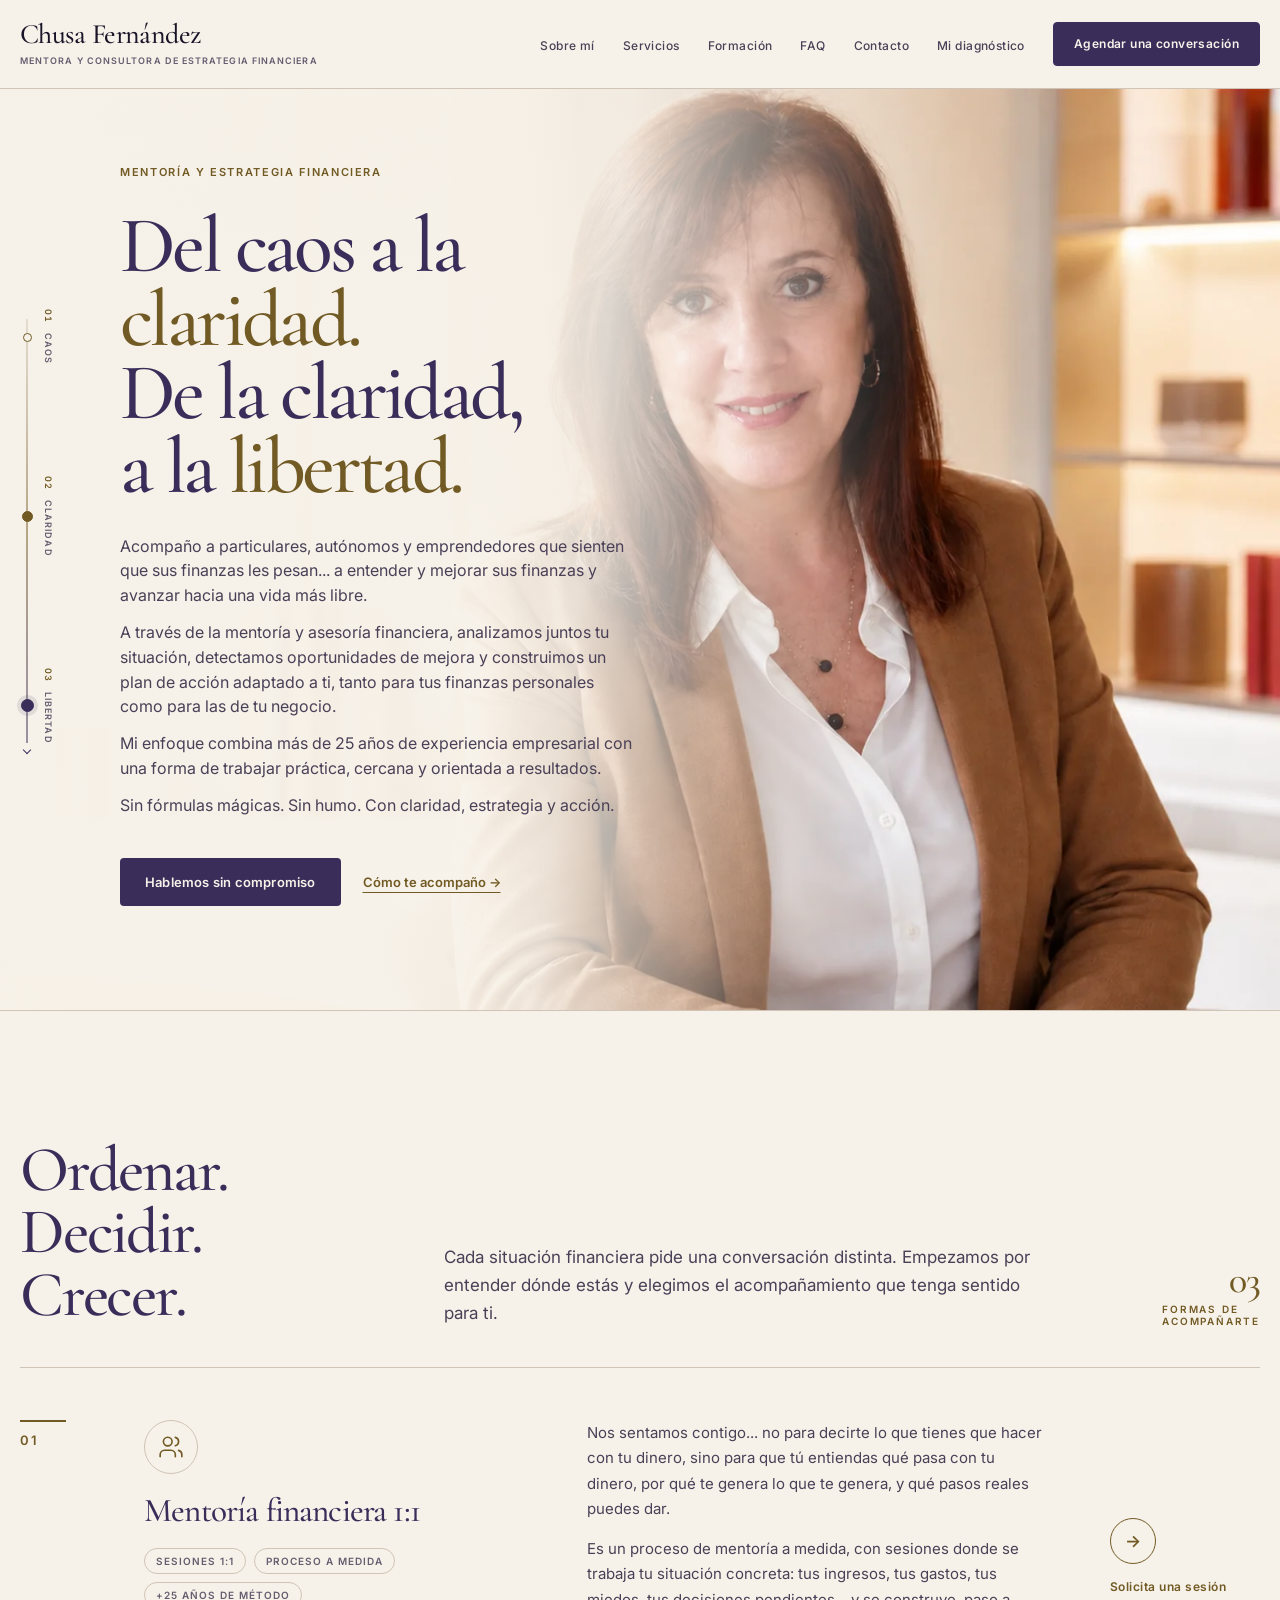
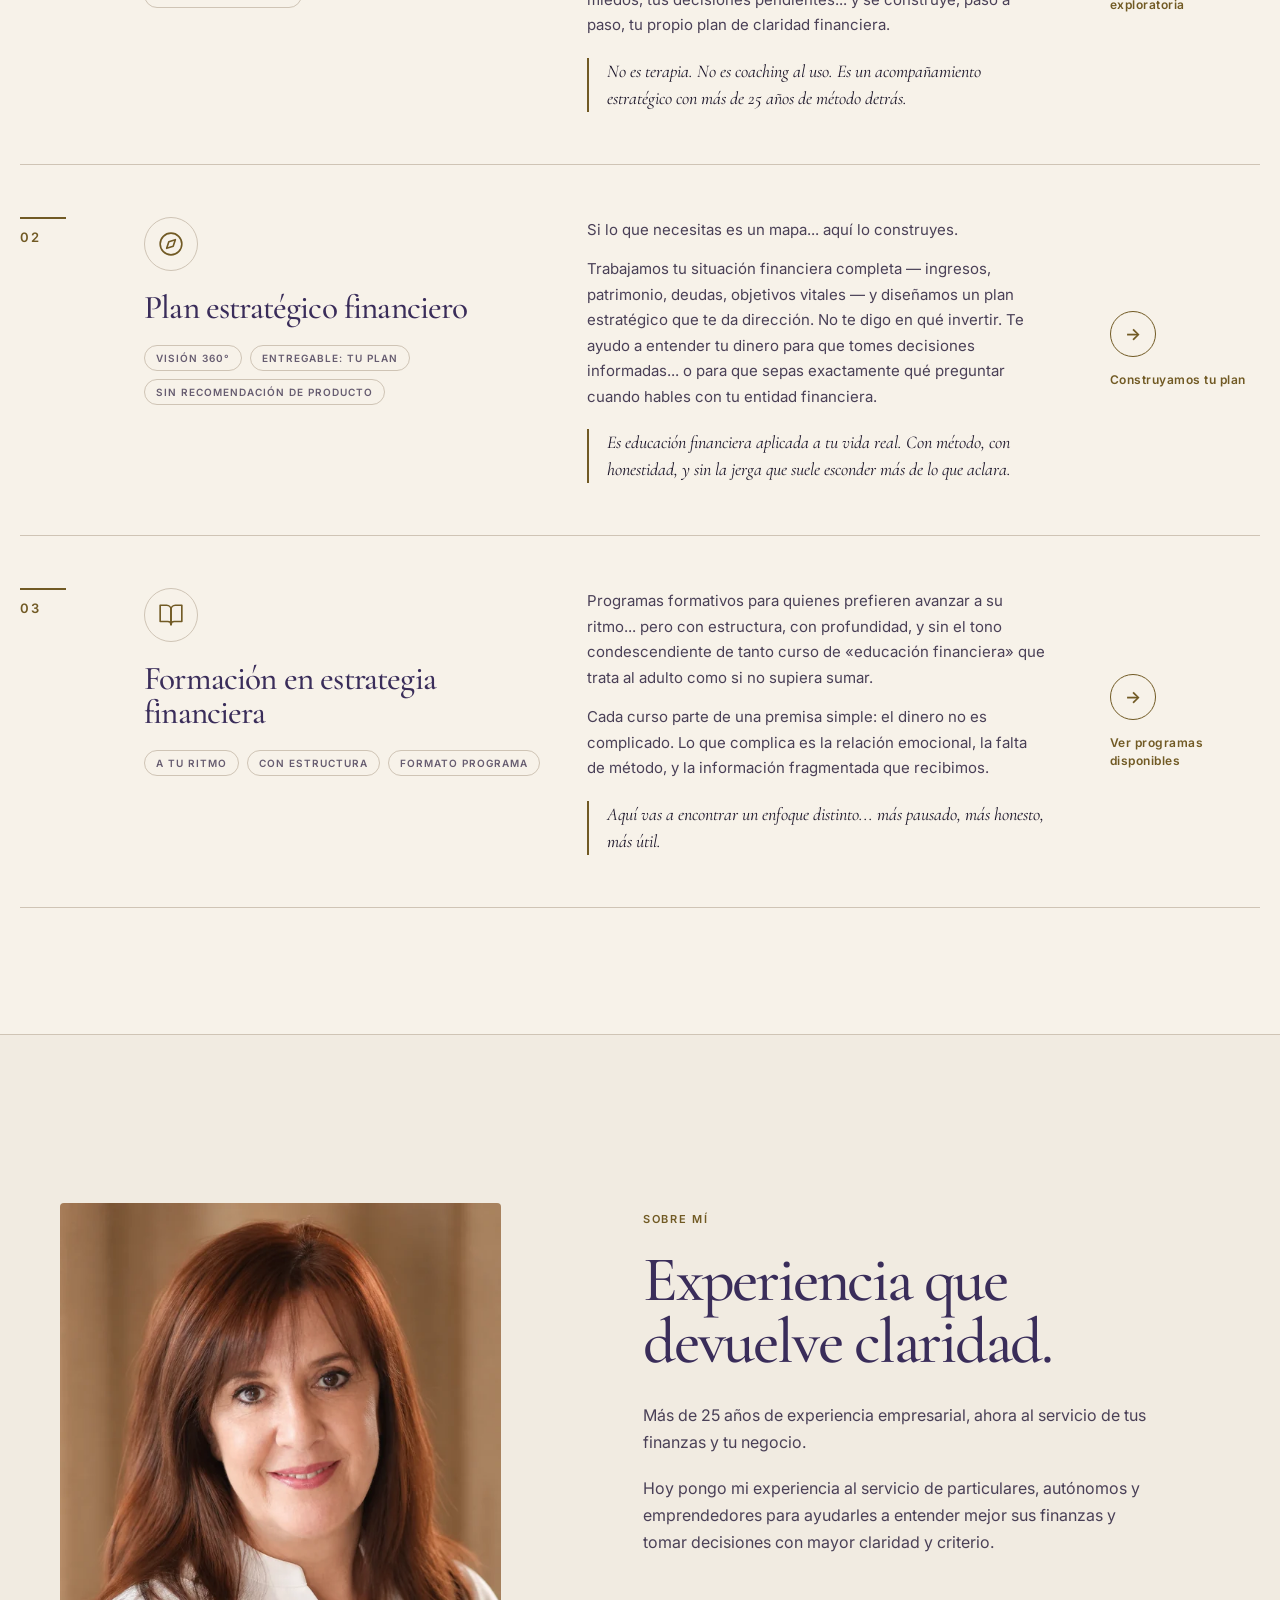
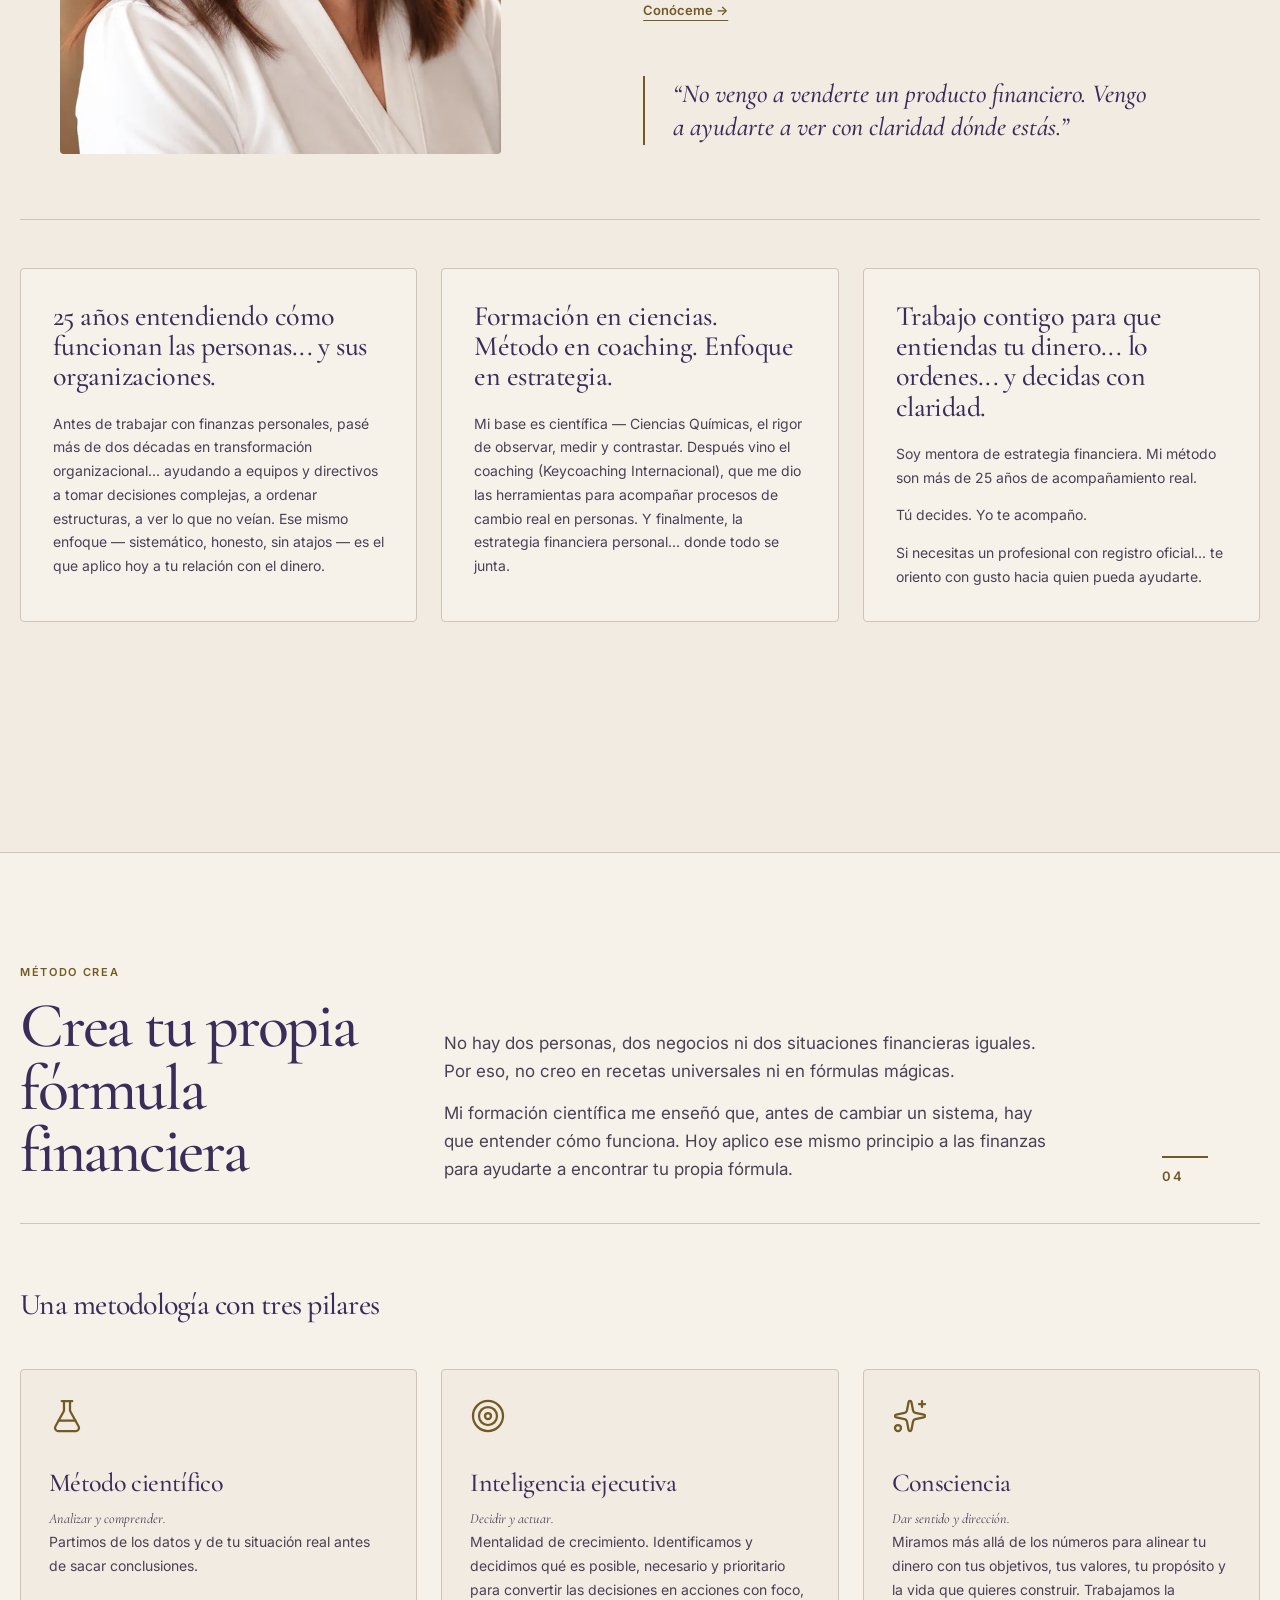
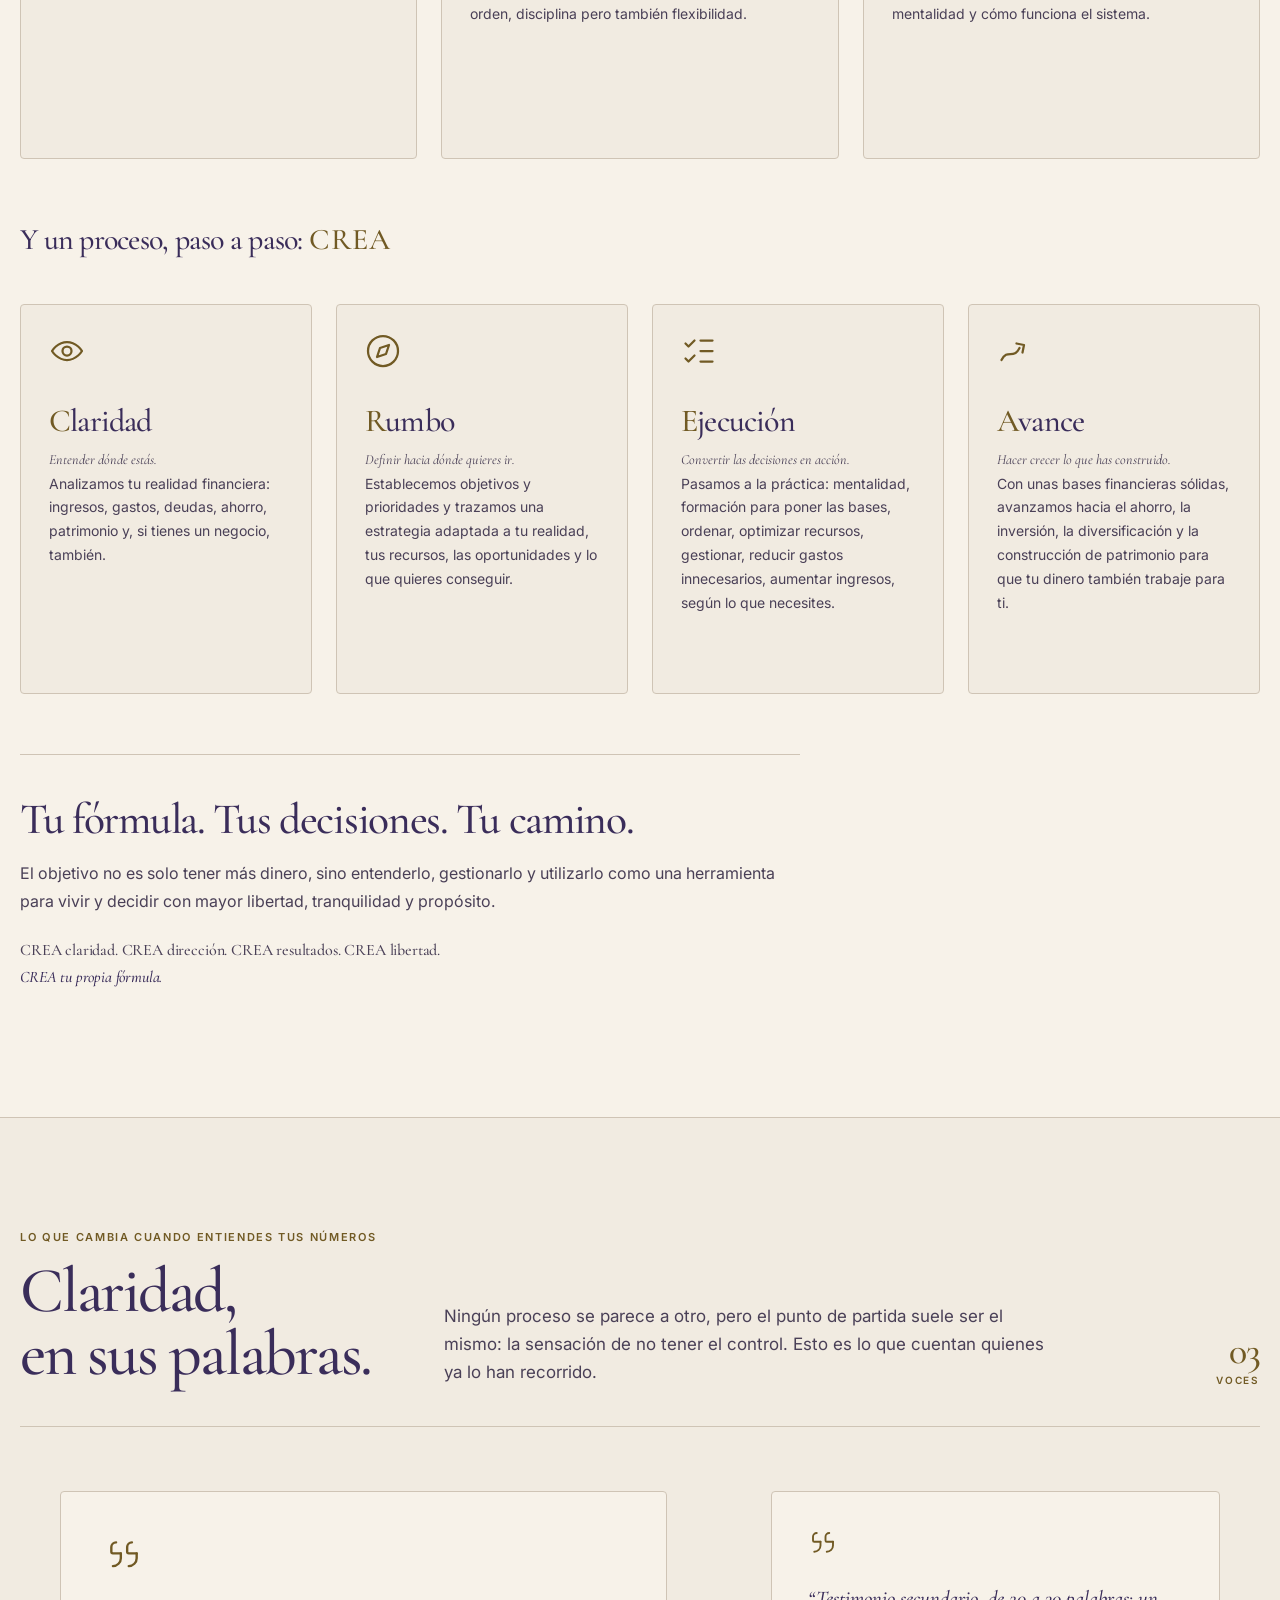
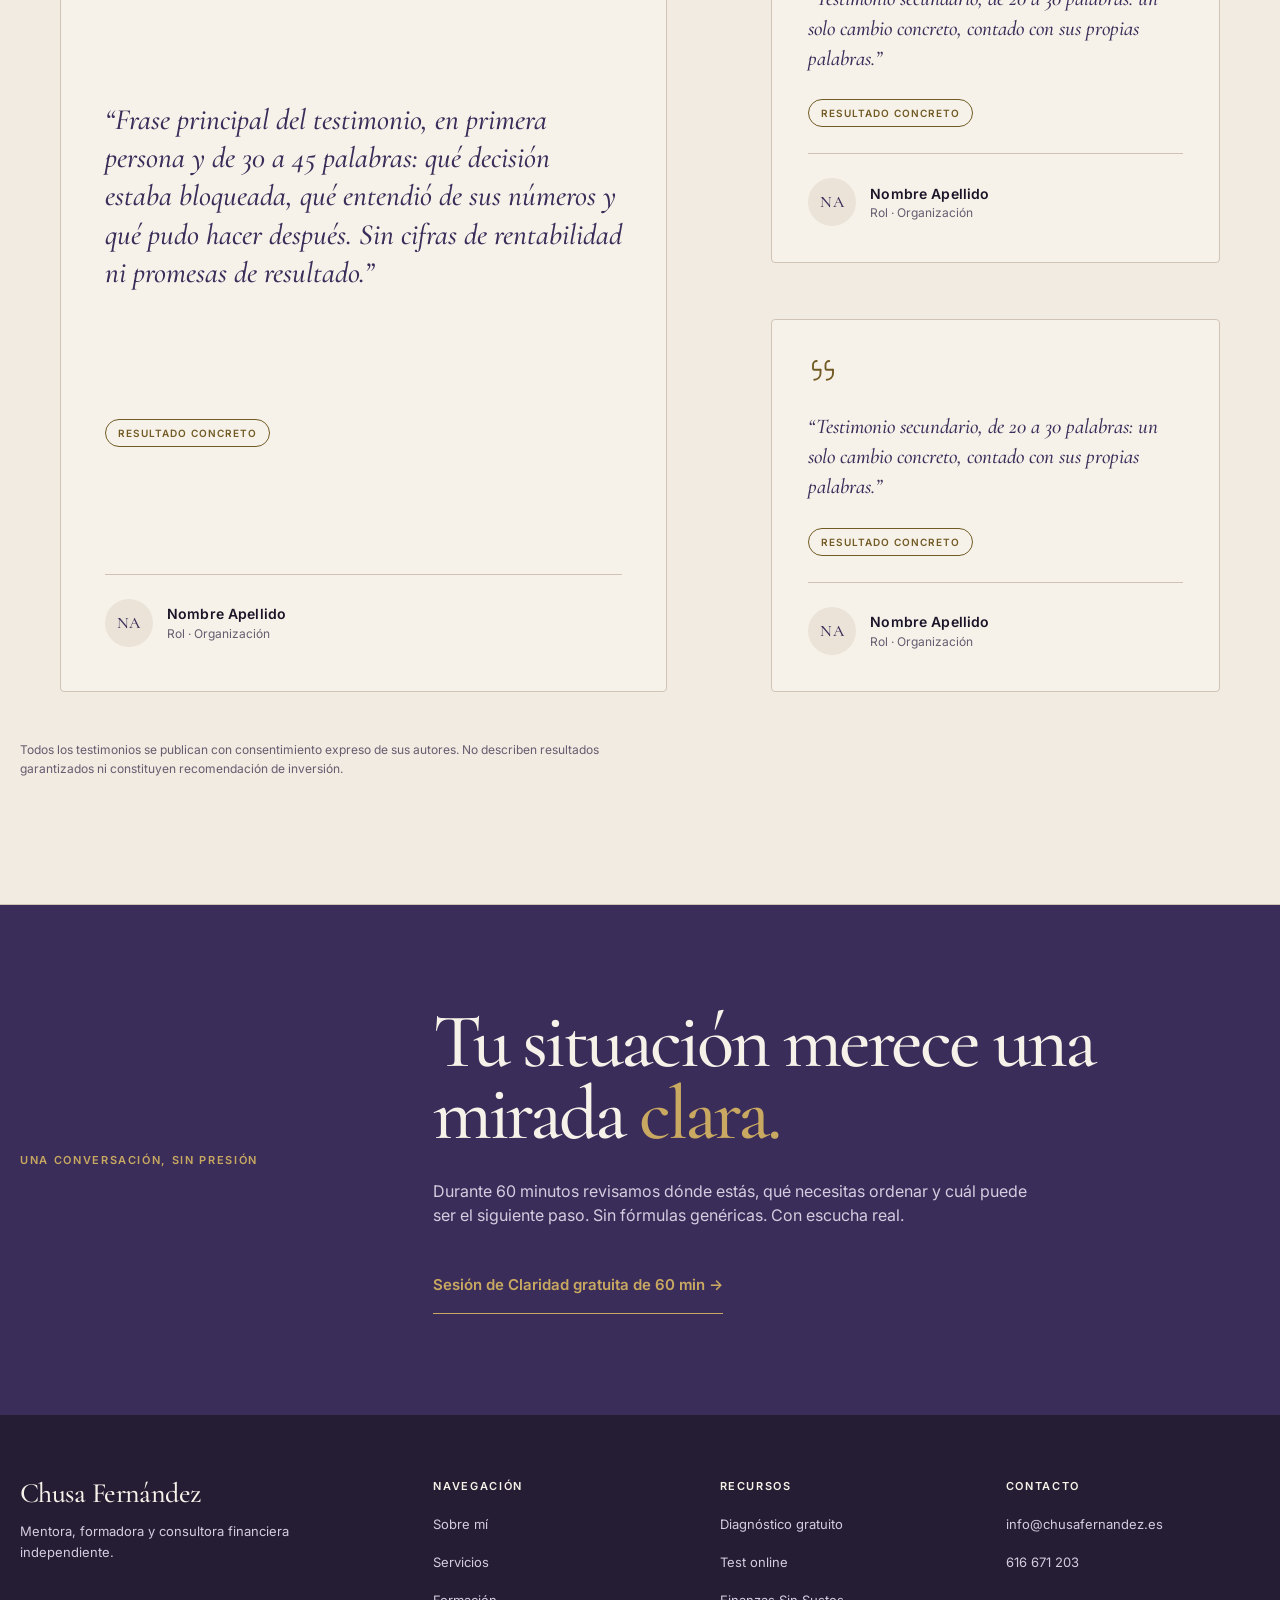
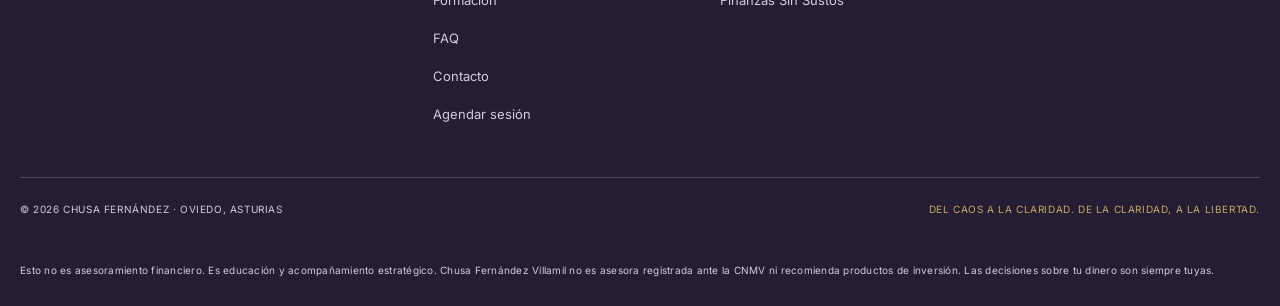
==== commit cb2ad547: "preview: diagnostico y servicios con el copy nuevo de Chusa - Diagnostico: hero nuevo y los cuatro n" ====
--- a/index.html
+++ b/index.html
@@ -58,7 +58,10 @@
           <div class="hero-main">
             <p class="eyebrow">Mentoría y estrategia financiera</p>
             <h1 id="hero-title"><span class="hero-line">Del caos a la</span><em class="hero-line">claridad.</em><span class="hero-line">De la claridad,</span><span class="hero-line">a la <em>libertad.</em></span></h1>
-            <p class="hero-lead">Acompaño a personas que sienten que sus finanzas les pesan... a encontrar claridad sobre su dinero, su relación con él, y los pasos concretos hacia una vida financiera más libre. Con 25 años de experiencia en transformación personal y estratégica. Sin fórmulas mágicas. Sin humo.</p>
+            <p class="hero-lead">Acompaño a particulares, autónomos y emprendedores que sienten que sus finanzas les pesan... a entender y mejorar sus finanzas y avanzar hacia una vida más libre.</p>
+            <p class="hero-lead">A través de la mentoría y asesoría financiera, analizamos juntos tu situación, detectamos oportunidades de mejora y construimos un plan de acción adaptado a ti, tanto para tus finanzas personales como para las de tu negocio.</p>
+            <p class="hero-lead">Mi enfoque combina más de 25 años de experiencia empresarial con una forma de trabajar práctica, cercana y orientada a resultados.</p>
+            <p class="hero-lead">Sin fórmulas mágicas. Sin humo. Con claridad, estrategia y acción.</p>
             <div class="hero-actions">
               <a class="button button-primary" href="#sesion">Hablemos sin compromiso</a>
               <a class="text-link" href="#servicios">Cómo te acompaño →</a>
@@ -66,19 +69,6 @@
           </div>
         </div>
         <div class="hero-image" role="img" aria-label="Chusa Fernández, mentora financiera, sentada en un espacio de trabajo luminoso"></div>
-      </div>
-    </section>
-
-    <section class="stats" data-payload-block="stats" aria-labelledby="stats-title">
-      <div class="container stats-grid">
-        <div class="stats-intro">
-          <p class="eyebrow" id="stats-title">Experiencia en cifras</p>
-          <p class="stats-note">Datos de referencia para validación final con Chusa.</p>
-        </div>
-        <div class="stat"><span class="stat-value">25+</span><span class="stat-label">años de experiencia</span></div>
-        <div class="stat"><span class="stat-value">100%</span><span class="stat-label">asesoramiento independiente</span></div>
-        <div class="stat"><span class="stat-value">360°</span><span class="stat-label">visión integral de tus finanzas</span></div>
-        <div class="stat"><span class="stat-value">1:1</span><span class="stat-label">plan hecho a tu medida</span></div>
       </div>
     </section>
 
@@ -86,7 +76,6 @@
       <div class="container">
         <header class="section-head">
           <div>
-            <p class="eyebrow">Un mismo objetivo, distintas formas de avanzar</p>
             <h2 id="services-title">Ordenar.<br>Decidir.<br>Crecer.</h2>
           </div>
           <p class="section-intro">Cada situaci&oacute;n financiera pide una conversaci&oacute;n distinta. Empezamos por entender d&oacute;nde est&aacute;s y elegimos el acompa&ntilde;amiento que tenga sentido para ti.</p>
@@ -179,9 +168,9 @@
         <div class="about-copy">
           <p class="eyebrow">Sobre mí</p>
           <h2 id="about-title">Experiencia que devuelve claridad.</h2>
-          <p>Durante más de 25 años he trabajado en calidad, consultoría y dirección con multinacionales, pymes y microempresas.</p>
-          <p>Hoy pongo esa experiencia al servicio de particulares y autónomos: diagnóstico honesto, educación financiera y un plan construido contigo.</p>
-          <a class="text-link" href="#sobre-mi">Conóceme →</a>
+          <p>Más de 25 años de experiencia empresarial, ahora al servicio de tus finanzas y tu negocio.</p>
+          <p>Hoy pongo mi experiencia al servicio de particulares, autónomos y emprendedores para ayudarles a entender mejor sus finanzas y tomar decisiones con mayor claridad y criterio.</p>
+          <a class="text-link" href="sobre-mi.html">Conóceme →</a>
           <blockquote class="about-quote">“No vengo a venderte un producto financiero. Vengo a ayudarte a ver con claridad dónde estás.”</blockquote>
         </div>
       </div>
@@ -205,40 +194,76 @@
       </div>
     </section>
 
+    <!-- metodo · La seccion anterior ("El metodo Alquimia") esta guardada en
+         _archivo/seccion-metodo-alquimia.html, con instrucciones para volver a colocarla. -->
     <section class="methodology" id="metodo" data-payload-block="methodology" aria-labelledby="methodology-title">
       <div class="container">
         <header class="section-head">
           <div>
-            <h2 id="methodology-title">El método Alquimia</h2>
+            <p class="eyebrow">M&eacute;todo CREA</p>
+            <h2 id="methodology-title">Crea tu propia f&oacute;rmula financiera</h2>
           </div>
-          <p class="section-intro">Llevo años observando que el desorden financiero no viene de no saber matemáticas... viene de no haber mirado nunca con calma lo que pasa. Alquimia es el método que he construido en más de 25 años de trabajo con personas reales... y consta de cuatro movimientos. No son pasos mecánicos. Son formas de estar ante tu dinero.</p>
+          <div class="section-intro">
+            <p>No hay dos personas, dos negocios ni dos situaciones financieras iguales. Por eso, no creo en recetas universales ni en f&oacute;rmulas m&aacute;gicas.</p>
+            <p>Mi formaci&oacute;n cient&iacute;fica me ense&ntilde;&oacute; que, antes de cambiar un sistema, hay que entender c&oacute;mo funciona. Hoy aplico ese mismo principio a las finanzas para ayudarte a encontrar tu propia f&oacute;rmula.</p>
+          </div>
           <span class="service-mark" aria-hidden="true">04</span>
         </header>
-        <div class="method-grid">
-          <article class="method-card">
+
+        <h3 class="method-subhead" id="crea-pilares">Una metodolog&iacute;a con tres pilares</h3>
+        <div class="method-grid method-grid--3" role="list" aria-labelledby="crea-pilares">
+          <article class="method-card" role="listitem">
+            <svg class="method-icon" viewBox="0 0 24 24" fill="none" stroke="currentColor" stroke-width="1.5" stroke-linecap="round" stroke-linejoin="round" aria-hidden="true"><path d="M14 2v6a2 2 0 0 0 .245.96l5.51 10.08A2 2 0 0 1 18 22H6a2 2 0 0 1-1.755-2.96l5.51-10.08A2 2 0 0 0 10 8V2"/><path d="M6.453 15h11.094"/><path d="M8.5 2h7"/></svg>
+            <h4>M&eacute;todo cient&iacute;fico</h4>
+            <p class="method-card__lead">Analizar y comprender.</p>
+            <p>Partimos de los datos y de tu situaci&oacute;n real antes de sacar conclusiones.</p>
+          </article>
+          <article class="method-card" role="listitem">
+            <svg class="method-icon" viewBox="0 0 24 24" fill="none" stroke="currentColor" stroke-width="1.5" stroke-linecap="round" stroke-linejoin="round" aria-hidden="true"><circle cx="12" cy="12" r="10"/><circle cx="12" cy="12" r="6"/><circle cx="12" cy="12" r="2"/></svg>
+            <h4>Inteligencia ejecutiva</h4>
+            <p class="method-card__lead">Decidir y actuar.</p>
+            <p>Mentalidad de crecimiento. Identificamos y decidimos qu&eacute; es posible, necesario y prioritario para convertir las decisiones en acciones con foco, orden, disciplina pero tambi&eacute;n flexibilidad.</p>
+          </article>
+          <article class="method-card" role="listitem">
+            <svg class="method-icon" viewBox="0 0 24 24" fill="none" stroke="currentColor" stroke-width="1.5" stroke-linecap="round" stroke-linejoin="round" aria-hidden="true"><path d="M11.017 2.814a1 1 0 0 1 1.966 0l1.051 5.558a2 2 0 0 0 1.594 1.594l5.558 1.051a1 1 0 0 1 0 1.966l-5.558 1.051a2 2 0 0 0-1.594 1.594l-1.051 5.558a1 1 0 0 1-1.966 0l-1.051-5.558a2 2 0 0 0-1.594-1.594l-5.558-1.051a1 1 0 0 1 0-1.966l5.558-1.051a2 2 0 0 0 1.594-1.594z"/><path d="M20 2v4"/><path d="M22 4h-4"/><circle cx="4" cy="20" r="2"/></svg>
+            <h4>Consciencia</h4>
+            <p class="method-card__lead">Dar sentido y direcci&oacute;n.</p>
+            <p>Miramos m&aacute;s all&aacute; de los n&uacute;meros para alinear tu dinero con tus objetivos, tus valores, tu prop&oacute;sito y la vida que quieres construir. Trabajamos la mentalidad y c&oacute;mo funciona el sistema.</p>
+          </article>
+        </div>
+
+        <h3 class="method-subhead" id="crea-proceso">Y un proceso, paso a paso: <em>CREA</em></h3>
+        <div class="method-grid" role="list" aria-labelledby="crea-proceso">
+          <article class="method-card" role="listitem">
             <svg class="method-icon" viewBox="0 0 24 24" fill="none" stroke="currentColor" stroke-width="1.5" stroke-linecap="round" stroke-linejoin="round" aria-hidden="true"><path d="M2 12s3.5-6 10-6 10 6 10 6-3.5 6-10 6S2 12 2 12Z"/><circle cx="12" cy="12" r="3"/></svg>
-            <span class="method-mark">01</span>
-            <h3>Mirar</h3>
-            <p>Antes de cambiar nada, hace falta ver. Mirar tus números, tus patrones, tus emociones alrededor del dinero... sin juicio, pero sin esquivar nada. Es el paso que casi nadie da... y el que lo cambia todo.</p>
-          </article>
-          <article class="method-card">
-            <svg class="method-icon" viewBox="0 0 24 24" fill="none" stroke="currentColor" stroke-width="1.5" stroke-linecap="round" stroke-linejoin="round" aria-hidden="true"><path d="M4 4h6v6H4zM14 4h6v6h-6zM4 14h6v6H4zM14 14h6v6h-6z"/></svg>
-            <span class="method-mark">02</span>
-            <h3>Ordenar</h3>
-            <p>Cuando has mirado de verdad, empiezas a distinguir lo urgente de lo importante, lo tuyo de lo heredado, lo real de lo que te han contado que debería ser. Ordenar no es hacer listas... es encontrar la estructura que ya estaba ahí.</p>
-          </article>
-          <article class="method-card">
-            <svg class="method-icon" viewBox="0 0 24 24" fill="none" stroke="currentColor" stroke-width="1.5" stroke-linecap="round" stroke-linejoin="round" aria-hidden="true"><path d="M12 21V9m0 0L6 3m6 6 6-6M6 3v5m12-5v5"/></svg>
-            <span class="method-mark">03</span>
-            <h3>Decidir</h3>
-            <p>Con claridad llega la posibilidad de elegir. No por obligación, no por miedo... sino desde el conocimiento de tu propia situación. Decidir es el acto más libre que existe con el dinero.</p>
-          </article>
-          <article class="method-card">
+            <h4><span class="method-card__initial">C</span>laridad</h4>
+            <p class="method-card__lead">Entender d&oacute;nde est&aacute;s.</p>
+            <p>Analizamos tu realidad financiera: ingresos, gastos, deudas, ahorro, patrimonio y, si tienes un negocio, tambi&eacute;n.</p>
+          </article>
+          <article class="method-card" role="listitem">
+            <svg class="method-icon" viewBox="0 0 24 24" fill="none" stroke="currentColor" stroke-width="1.5" stroke-linecap="round" stroke-linejoin="round" aria-hidden="true"><circle cx="12" cy="12" r="10"/><polygon points="16 8 14 14 8 16 10 10 16 8"/></svg>
+            <h4><span class="method-card__initial">R</span>umbo</h4>
+            <p class="method-card__lead">Definir hacia d&oacute;nde quieres ir.</p>
+            <p>Establecemos objetivos y prioridades y trazamos una estrategia adaptada a tu realidad, tus recursos, las oportunidades y lo que quieres conseguir.</p>
+          </article>
+          <article class="method-card" role="listitem">
+            <svg class="method-icon" viewBox="0 0 24 24" fill="none" stroke="currentColor" stroke-width="1.5" stroke-linecap="round" stroke-linejoin="round" aria-hidden="true"><path d="M13 5h8"/><path d="M13 12h8"/><path d="M13 19h8"/><path d="m3 17 2 2 4-4"/><path d="m3 7 2 2 4-4"/></svg>
+            <h4><span class="method-card__initial">E</span>jecuci&oacute;n</h4>
+            <p class="method-card__lead">Convertir las decisiones en acci&oacute;n.</p>
+            <p>Pasamos a la pr&aacute;ctica: mentalidad, formaci&oacute;n para poner las bases, ordenar, optimizar recursos, gestionar, reducir gastos innecesarios, aumentar ingresos, seg&uacute;n lo que necesites.</p>
+          </article>
+          <article class="method-card" role="listitem">
             <svg class="method-icon" viewBox="0 0 24 24" fill="none" stroke="currentColor" stroke-width="1.5" stroke-linecap="round" stroke-linejoin="round" aria-hidden="true"><path d="M3 18c4-8 8 0 12-8"/><path d="m13 7 5 1-1 5"/></svg>
-            <span class="method-mark">04</span>
-            <h3>Avanzar</h3>
-            <p>No hay llegada definitiva. Hay un caminar con dirección... con un plan que es tuyo, con pasos que entiendes, y con la tranquilidad de quien sabe por qué hace lo que hace.</p>
-          </article>
+            <h4><span class="method-card__initial">A</span>vance</h4>
+            <p class="method-card__lead">Hacer crecer lo que has construido.</p>
+            <p>Con unas bases financieras s&oacute;lidas, avanzamos hacia el ahorro, la inversi&oacute;n, la diversificaci&oacute;n y la construcci&oacute;n de patrimonio para que tu dinero tambi&eacute;n trabaje para ti.</p>
+          </article>
+        </div>
+
+        <div class="method-closing">
+          <h3>Tu f&oacute;rmula. Tus decisiones. Tu camino.</h3>
+          <p>El objetivo no es solo tener m&aacute;s dinero, sino entenderlo, gestionarlo y utilizarlo como una herramienta para vivir y decidir con mayor libertad, tranquilidad y prop&oacute;sito.</p>
+          <p class="method-claim">CREA claridad. CREA direcci&oacute;n. CREA resultados. CREA libertad.<br><em>CREA tu propia f&oacute;rmula.</em></p>
         </div>
       </div>
     </section>
@@ -308,7 +333,7 @@
         <div class="closing-copy">
           <h2 id="closing-title">Tu situación merece una mirada <em>clara.</em></h2>
           <p>Durante 60 minutos revisamos dónde estás, qué necesitas ordenar y cuál puede ser el siguiente paso. Sin fórmulas genéricas. Con escucha real.</p>
-          <a class="closing-link" href="agendar.html">Sesión estratégica gratuita de 60 min →</a>
+          <a class="closing-link" href="agendar.html">Sesión de Claridad gratuita de 60 min →</a>
         </div>
       </div>
     </section>
@@ -368,12 +393,13 @@
       ['.hero-lead',                0,   620],
       ['.hero-actions',             0,   740],
       ['.axis-point',               170, 520],
-      ['.stats-intro, .stat',       80,    0],
       ['.section-head > *',         100,   0],
       ['.service-item',             0,     0],
       ['.about-image, .about-copy', 140,   0],
       ['.trust-card',               100,   0],
+      ['.method-subhead',           0,     0],
       ['.method-card',              100,   0],
+      ['.method-closing > *',       110,   0],
       ['.opinion-card',             110,   0],
       ['.closing-inner > *',        120,   0]
     ];
--- a/assets/css/alquimia.css
+++ b/assets/css/alquimia.css
@@ -145,6 +145,14 @@
   font-size: clamp(2.25rem, 6vw, 3.5rem);
   text-wrap: balance;
 }
+.servicios .servicios__services .service-detail-card__main > .service-detail-card__claim {
+  margin-block: 0 var(--space-sm);
+  max-width: 34ch;
+  color: var(--purple-primary);
+  font: 500 clamp(1.15rem, 2vw, 1.5rem)/1.28 var(--font-serif);
+  letter-spacing: -.015em;
+  text-wrap: balance;
+}
 .servicios .servicios__services h4 {
   margin-block: var(--space-lg) var(--space-sm);
   color: var(--purple-primary);
@@ -164,10 +172,13 @@
 .servicios .servicios__services .service-detail-card__note .icon { color: var(--gold-primary); }
 .servicios .servicios__services .service-detail-card__main > .btn { margin-top: var(--space-sm); }
 
-.servicios .servicios__values {
+.servicios .servicios__formacion {
   border-block: 1px solid rgba(113, 90, 36, .24);
   background: var(--bg-secondary);
 }
+.servicios .servicios__formacion .section__head { margin-bottom: 0; }
+.servicios .servicios__formacion .callout { max-width: 52rem; }
+.servicios .servicios__formacion .callout .actions { margin-top: var(--space-md); }
 
 .servicios .servicios__faq { background: var(--bg-primary); }
 .servicios .servicios__faq .faq { max-width: 56rem; }
@@ -188,6 +199,7 @@
 
 @media (min-width: 32rem) {
   .servicios .servicios__services .service-detail-card__main > .btn,
+  .servicios .servicios__formacion .callout .btn,
   .servicios .servicios__cta .btn { width: auto; }
 }
 @media (min-width: 48rem) {
@@ -200,6 +212,7 @@
   .servicios .servicios__cta .cta-band__inner > div:last-child { display: grid; }
   .servicios .servicios__hero .btn,
   .servicios .servicios__services .service-detail-card__main > .btn,
+  .servicios .servicios__formacion .callout .btn,
   .servicios .servicios__cta .btn { width: 100%; white-space: normal; text-align: center; }
 }
 
@@ -280,7 +293,8 @@
 .home .hero h1 { max-width: 760px; margin: 30px 0 30px; color: var(--purple); font: 500 clamp(58px, 6.25vw, 94px)/.92 var(--font-serif); letter-spacing: -.045em; text-wrap: balance; }
 .home .hero h1 em { color: var(--gold); font-weight: 500; font-style: normal; }
 .home .hero-line { display: block; }
-.home .hero-lead { max-width: 620px; margin: 0; color: var(--ink-2); font-size: 18px; line-height: 1.65; }
+.home .hero-lead { max-width: 620px; margin: 0; color: var(--ink-2); font-size: 16px; line-height: 1.55; }
+.home .hero-lead + .hero-lead { margin-top: 12px; }
 .home .hero-actions { display: flex; flex-wrap: wrap; align-items: center; gap: 22px; margin-top: 40px; }
 .home .button { min-height: 48px; display: inline-flex; align-items: center; justify-content: center; padding: 12px 24px; border: 1px solid transparent; border-radius: var(--radius); font-size: 13px; font-weight: 600; letter-spacing: .015em; text-decoration: none; white-space: nowrap; transition: background-color 180ms ease, color 180ms ease, border-color 180ms ease; }
 .home .button-primary { background: var(--purple); color: var(--cream); }
@@ -289,17 +303,12 @@
 .home .text-link { min-height: 44px; display: inline-flex; align-items: center; color: var(--gold); font-size: 13px; font-weight: 600; text-underline-offset: 5px; white-space: nowrap; }
 .home .text-link:hover { color: var(--gold-dark); }
 .home .hero-image { display: none; }
-.home .stats { padding-block: 42px 34px; border-bottom: 1px solid var(--rule); background: var(--paper-2); }
-.home .stats-grid { display: grid; grid-template-columns: 1.1fr repeat(4, 1fr); align-items: start; }
-.home .stats-intro { padding: 8px 28px 8px 0; }
-.home .stats-note { max-width: 180px; margin: 10px 0 0; color: var(--muted); font-size: 10px; line-height: 1.45; }
-.home .stat { min-height: 112px; padding: 2px 24px 8px; border-left: 1px solid var(--rule); }
-.home .stat-value { display: block; color: var(--purple); font: 500 48px/.95 var(--font-serif); letter-spacing: -.035em; }
-.home .stat-label { display: block; max-width: 150px; margin-top: 12px; color: var(--ink-2); font-size: 11px; font-weight: 500; line-height: 1.4; text-transform: uppercase; letter-spacing: .06em; }
 .home .services { padding-block: 112px 126px; }
 .home .section-head { display: grid; grid-template-columns: 4fr 7fr 1fr; gap: 32px; align-items: end; padding-bottom: 40px; border-bottom: 1px solid var(--rule); }
 .home .section-head h2 { margin: 16px 0 0; color: var(--purple); font: 500 clamp(44px, 5vw, 72px)/.98 var(--font-serif); letter-spacing: -.035em; }
 .home .section-intro { max-width: 610px; margin: 0; color: var(--ink-2); font-size: 17px; line-height: 1.65; }
+.home .section-intro > p { margin: 0 0 14px; font-size: inherit; line-height: inherit; }
+.home .section-intro > p:last-child { margin-bottom: 0; }
 .home .section-index { margin: 0; display: grid; justify-items: end; gap: 4px; align-self: end; color: var(--gold); font-size: 10px; font-weight: 600; letter-spacing: .18em; line-height: 1.2; text-transform: uppercase; }
 .home .section-index b { font: 500 38px/1 var(--font-serif); letter-spacing: -.02em; }
 .home .service-list { margin: 0; padding: 0; list-style: none; }
@@ -351,9 +360,21 @@
 .home .methodology { padding-block: 112px 126px; border-bottom: 1px solid var(--rule); }
 .home .method-grid { display: grid; grid-template-columns: repeat(4, minmax(0, 1fr)); gap: 24px; margin-top: 48px; }
 .home .method-card { min-height: 390px; padding: 28px; background: var(--paper-2); }
-.home .method-icon { width: 36px; height: 36px; margin-bottom: 48px; color: var(--gold); }
-.home .method-mark { display: block; margin-bottom: 14px; color: var(--gold); font: 500 12px/1 var(--font-serif); letter-spacing: .08em; }
-.home .method-card h3 { margin: 0 0 22px; color: var(--purple); font: 500 38px/1 var(--font-serif); letter-spacing: -.025em; }
+.home .method-icon { width: 36px; height: 36px; margin-bottom: 36px; color: var(--gold); }
+.home .method-mark { display: block; margin-bottom: 12px; color: var(--gold); font: 500 14px/1 var(--font-serif); letter-spacing: .18em; }
+.home .method-card h3,
+.home .method-card h4 { margin: 0 0 10px; color: var(--purple); font: 500 32px/1.02 var(--font-serif); letter-spacing: -.025em; }
+.home .method-grid--3 { grid-template-columns: repeat(3, minmax(0, 1fr)); }
+.home .method-grid--3 .method-card h4 { font-size: 26px; }
+.home .method-card__initial { color: var(--gold); }
+.home .method-card__lead { margin: 0 0 14px; color: var(--gold); font: 400 italic 15px/1.4 var(--font-serif); }
+.home .method-subhead { margin: 64px 0 26px; color: var(--purple); font: 500 30px/1.1 var(--font-serif); letter-spacing: -.025em; }
+.home .method-subhead em { color: var(--gold); font-style: normal; letter-spacing: .04em; }
+.home .method-closing { max-width: 780px; margin-top: 60px; padding-top: 42px; border-top: 1px solid var(--rule); }
+.home .method-closing h3 { margin: 0 0 18px; color: var(--purple); font: 500 clamp(30px, 3.4vw, 44px)/1.04 var(--font-serif); letter-spacing: -.03em; }
+.home .method-closing p { margin: 0; color: var(--ink-2); font-size: 16px; line-height: 1.7; }
+.home .method-claim { margin-top: 22px !important; color: var(--gold); font: 500 18px/1.7 var(--font-serif); letter-spacing: -.01em; }
+.home .method-claim em { color: var(--purple); font-style: italic; }
 .home .method-card p { margin: 0; color: var(--ink-2); font-size: 14px; line-height: 1.7; }
 .home .opinions { padding-block: 112px 126px; background: var(--paper-2); border-bottom: 1px solid var(--rule); }
 .home .opinion-grid { display: grid; grid-template-columns: minmax(0, 1.3fr) minmax(0, 1fr); gap: 24px; margin-top: 48px; }
@@ -394,10 +415,6 @@
 
 @media (max-width: 980px) and (min-width: 769px) {
   .home .hero { background-image: url("../../lumen-images/hero-principal-horizontal/hero-1280.webp"); }
-  .home .stats-grid { grid-template-columns: repeat(2, 1fr); }
-  .home .stats-intro { grid-column: 1 / -1; padding-bottom: 28px; }
-  .home .stat { border-top: 1px solid var(--rule); border-left: 0; padding: 24px 16px; }
-  .home .stat:nth-child(even) { border-left: 1px solid var(--rule); }
   .home .section-head { grid-template-columns: 1fr; align-items: start; }
   .home .section-head > :last-child { display: none; }
   .home .service-item { grid-template-columns: 56px minmax(0, 1fr); gap: 26px; padding-block: 40px; }
@@ -424,10 +441,6 @@
   .home .hero-grid { min-height: 0; grid-template-columns: minmax(0, 1fr); }
   .home .hero-copy { min-height: 670px; }
   .home .hero-image { min-height: 640px; display: block; width: 100vw; margin-left: calc((100vw - 100%) / -2); background-color: var(--paper-3); background-image: url("../../lumen-images/hero-principal-horizontal/hero-1280.webp"); background-position: 68% center; background-repeat: no-repeat; background-size: cover; }
-  .home .stats-grid { grid-template-columns: repeat(2, 1fr); }
-  .home .stats-intro { grid-column: 1 / -1; padding-bottom: 28px; }
-  .home .stat { border-top: 1px solid var(--rule); border-left: 0; padding: 24px 16px; }
-  .home .stat:nth-child(even) { border-left: 1px solid var(--rule); }
   .home .section-head { grid-template-columns: 1fr; align-items: start; }
   .home .section-head > :last-child { display: none; }
   .home .service-item { grid-template-columns: 56px minmax(0, 1fr); gap: 26px; padding-block: 40px; }
@@ -455,11 +468,9 @@
   .home .axis-point { gap: 5px; }
   .home .axis-text { gap: 7px; font-size: 7px; }
   .home .hero h1 { margin-block: 24px; font-size: clamp(44px, 13vw, 58px); }
-  .home .hero-lead { font-size: 16px; }
+  .home .hero-lead { font-size: 15px; }
   .home .hero-actions { align-items: flex-start; flex-direction: column; gap: 8px; margin-top: 30px; }
   .home .hero-image { min-height: 520px; }
-  .home .stats { padding-top: 28px; }
-  .home .stat-value { font-size: 40px; }
   .home .services { padding-block: 76px 84px; }
   .home .section-head { padding-bottom: 30px; }
   .home .section-intro { font-size: 15px; }
@@ -513,13 +524,8 @@
   .home .axis-text { gap: 2mm; font-size: 6.5px; }
   .home .hero h1 { font-size: 55px; }
   .home .hero-lead { max-width: 76mm; font-size: 9.5px; line-height: 1.5; }
+  .home .hero-lead + .hero-lead { margin-top: 2mm; }
   .home .hero-image { display: none; }
-  .home .stats { break-before: page; min-height: 58mm; padding-block: 12mm 8mm; }
-  .home .stats-grid { grid-template-columns: 1.1fr repeat(4, 1fr); }
-  .home .stats-intro { grid-column: auto; padding: 2mm 5mm 2mm 0; }
-  .home .stat { border-top: 0; border-left: 1px solid var(--rule); padding: 1mm 5mm; }
-  .home .stat:nth-child(even) { border-left: 1px solid var(--rule); }
-  .home .stat-value { font-size: 34px; }
   .home .services { min-height: 238mm; padding-block: 16mm; break-after: page; }
   .home .section-head { grid-template-columns: 4fr 7fr 1fr; gap: 5mm; padding-bottom: 8mm; }
   .home .section-head > :last-child { display: block; }
@@ -771,6 +777,12 @@
 @media (min-width: 48rem) {
   .impact-chain { grid-template-columns: repeat(3, minmax(0, 1fr)); }
 }
+.impact-close {
+  max-width: 40ch; margin: var(--space-lg) 0 0; padding-top: var(--space-md);
+  border-top: 1px solid var(--gold-primary);
+  color: var(--text-primary);
+  font: 500 clamp(1.4rem, 2.4vw, 1.9rem)/1.25 var(--font-serif);
+}
 
 /* ==========================================================================
    PILARES DEL HERO (servicios) — mosaico 2x2: dos casillas 4:3 a la izquierda
@@ -1111,3 +1123,66 @@
   font-size: .85rem; text-align: center;
 }
 .booking__fallback a { color: var(--gold-primary); }
+
+
+/* ==========================================================================
+   DIAGNOSTICO  ·  hero del test y bloque de resultado
+   El resultado se pinta por JS desde el array `results` de diagnostico.html.
+   Los cuatro niveles comparten estructura y solo cambian de color de acento.
+   ========================================================================== */
+.diagnostico .diagnostico__meta {
+  margin-block: var(--space-sm) var(--space-md);
+  color: var(--gold-bright);
+  font-size: .78rem; font-weight: 600;
+  letter-spacing: .1em; text-transform: uppercase;
+}
+.diagnostico .diagnostico__prompt {
+  margin-top: var(--space-lg);
+  padding-top: var(--space-lg);
+  border-top: 1px solid rgba(201, 169, 97, .3);
+}
+.diagnostico .diagnostico__prompt p {
+  max-width: 62ch; margin: 0;
+  font: 500 clamp(1.05rem, 1.8vw, 1.3rem)/1.5 var(--font-serif);
+}
+
+.diagnostico .result-body { display: grid; gap: var(--space-sm); margin-block: var(--space-md); }
+.diagnostico .result-body p { margin: 0; color: var(--text-secondary); }
+.diagnostico .result-body p:first-child { color: var(--text-primary); }
+
+.diagnostico .result-scale { margin-block: var(--space-lg); }
+.diagnostico .result-scale h3,
+.diagnostico .result-advice h3 {
+  margin: 0;
+  color: var(--purple-primary);
+  font: 600 .78rem/1.3 var(--font-sans);
+  letter-spacing: .1em; text-transform: uppercase;
+}
+.diagnostico .result-scale__caption {
+  margin: 0; color: var(--text-secondary); font-style: italic;
+}
+
+/* El punto de color sustituye al emoji del guion (rojo/amarillo/morado/verde). */
+.diagnostico .level-scale [aria-current="step"] { position: relative; }
+.diagnostico .level-scale [aria-current="step"]::before {
+  content: ""; width: .55rem; height: .55rem;
+  margin-bottom: .4rem; border-radius: 50%;
+  background: var(--nivel, var(--gold-primary));
+}
+.diagnostico .level-scale[data-active] [aria-current="step"] {
+  box-shadow: inset 0 -3px var(--nivel, var(--gold-primary));
+}
+.diagnostico .level-scale[data-active="0"] { --nivel: var(--error); }
+.diagnostico .level-scale[data-active="1"] { --nivel: var(--gold-primary); }
+.diagnostico .level-scale[data-active="2"] { --nivel: var(--purple-soft); }
+.diagnostico .level-scale[data-active="3"] { --nivel: var(--success); }
+
+.diagnostico .result-advice { display: grid; gap: var(--space-sm); }
+.diagnostico .result-advice #result-rec-intro { margin: 0; font-weight: 600; }
+.diagnostico .result-advice .feature-list { margin: 0; }
+.diagnostico .result-advice__offer {
+  margin: 0; padding-top: var(--space-sm);
+  border-top: 1px solid var(--neutral-500);
+  color: var(--text-secondary);
+}
+.diagnostico #result-secondary[hidden] { display: none; }
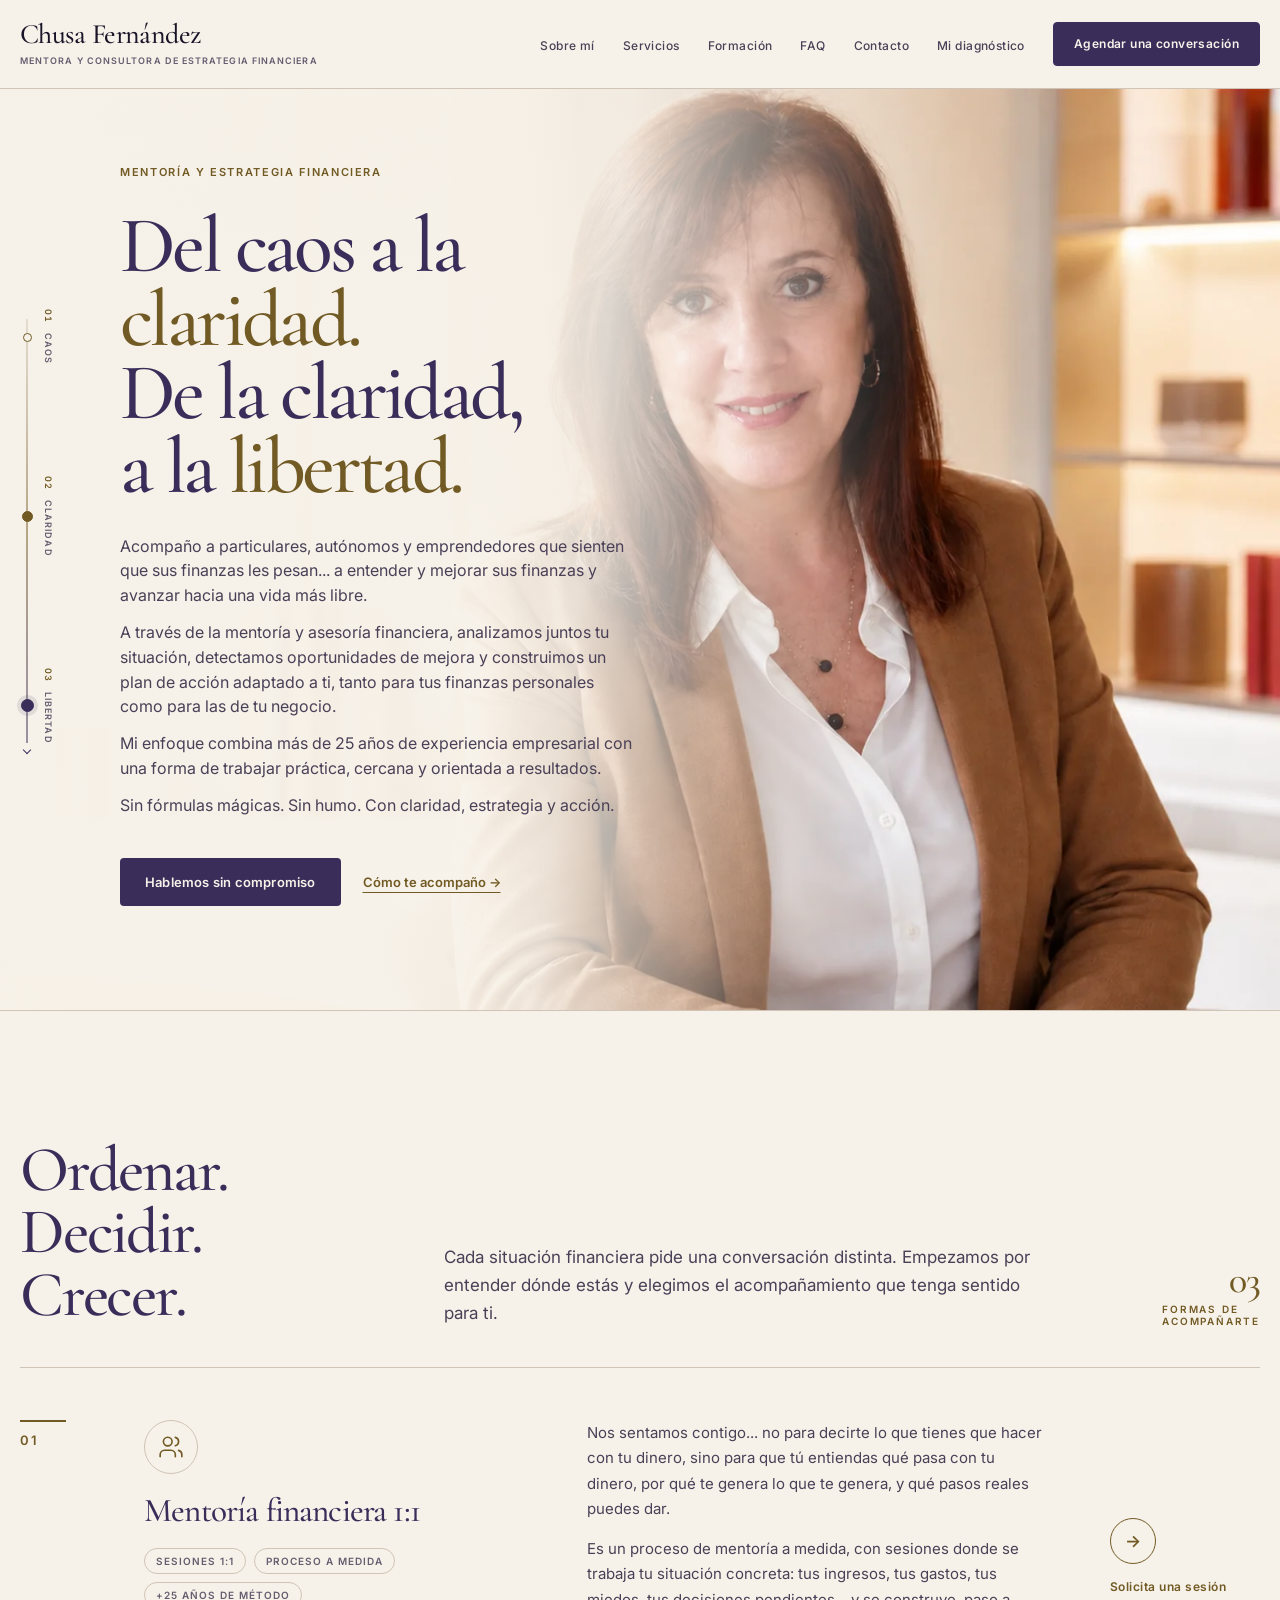
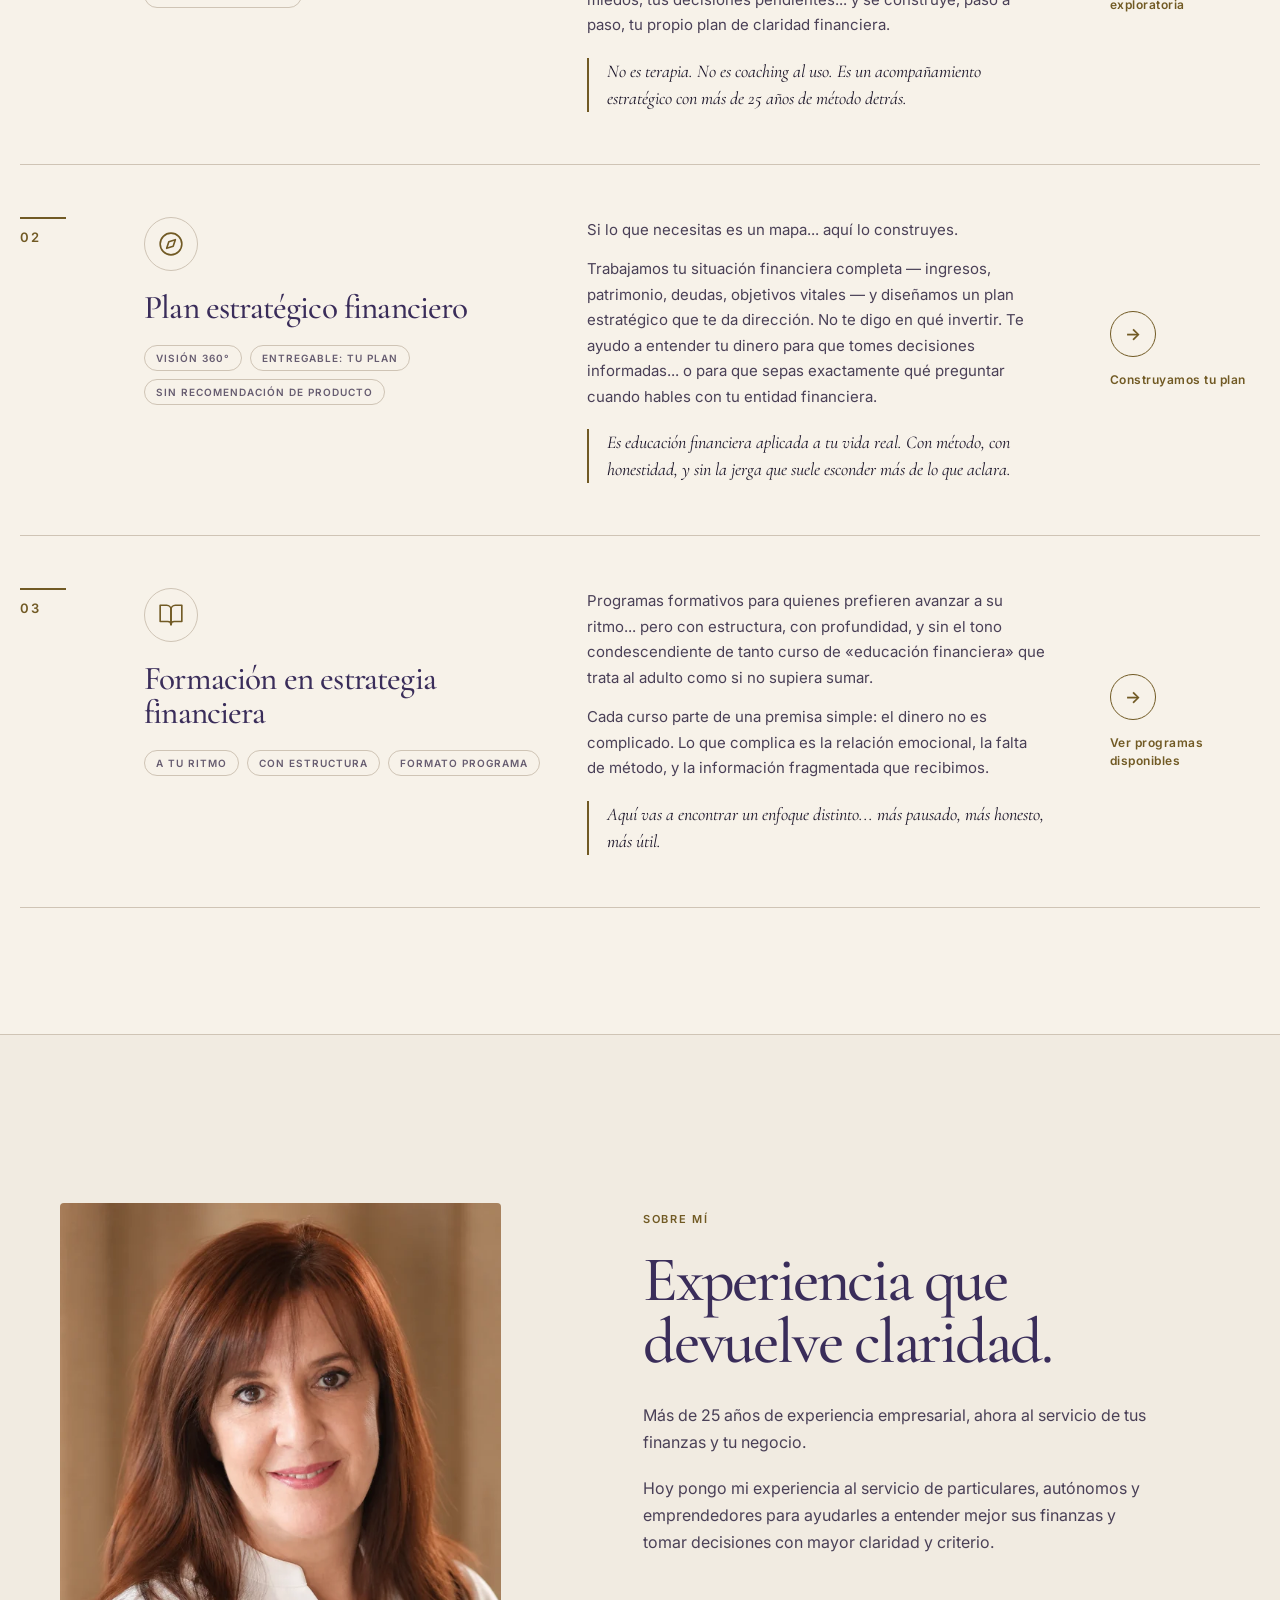
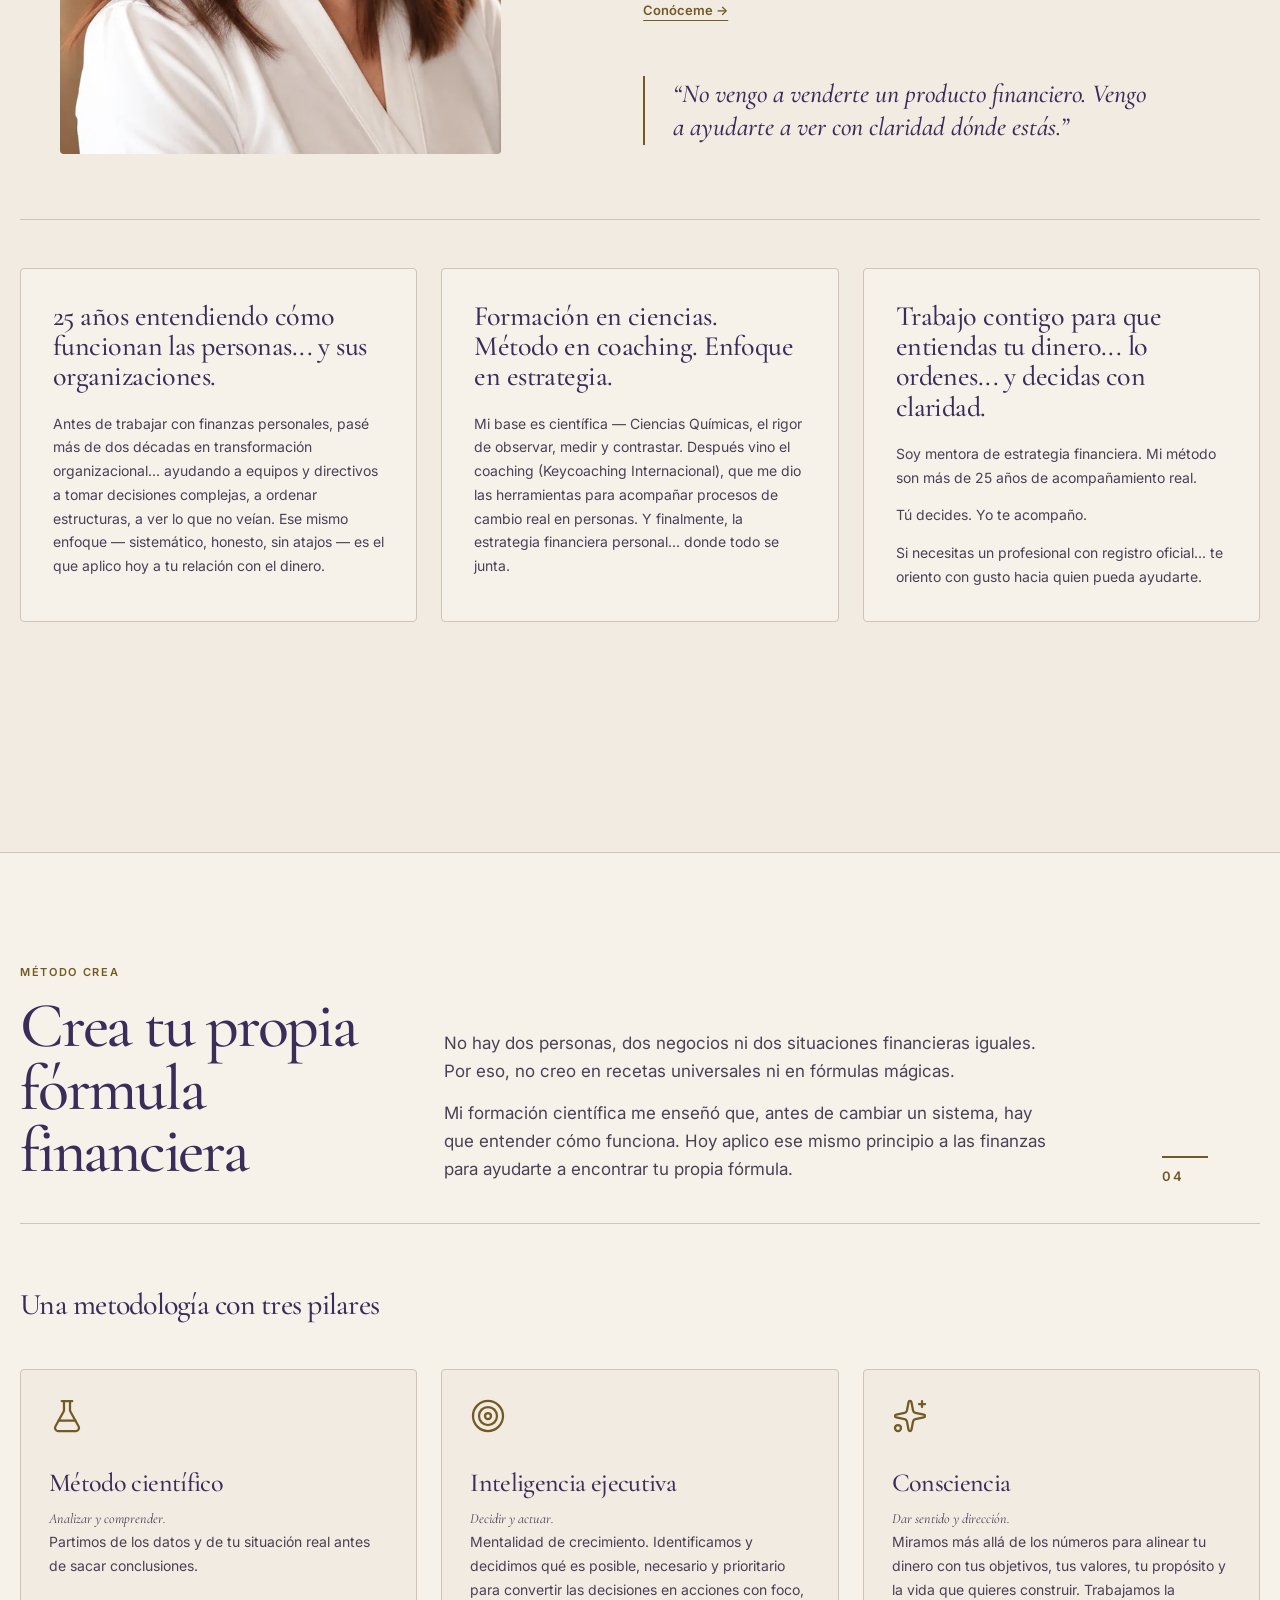
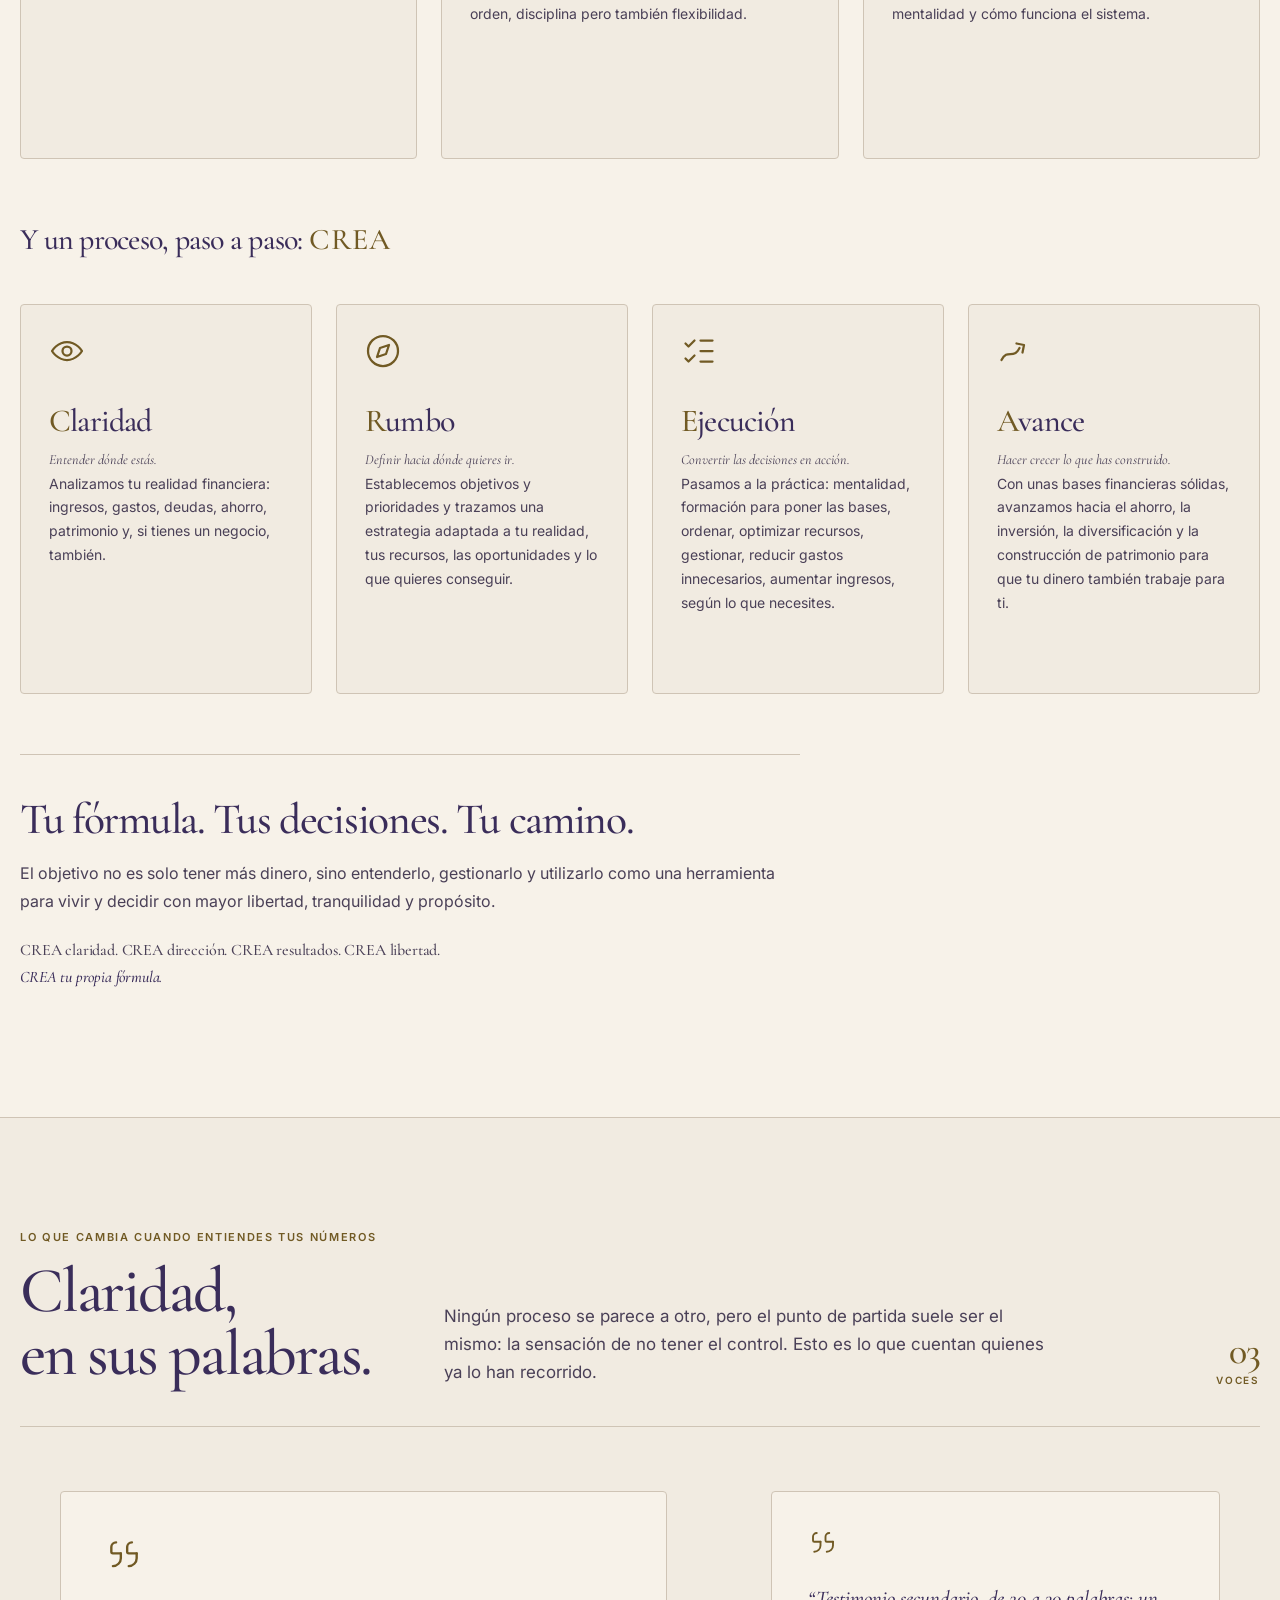
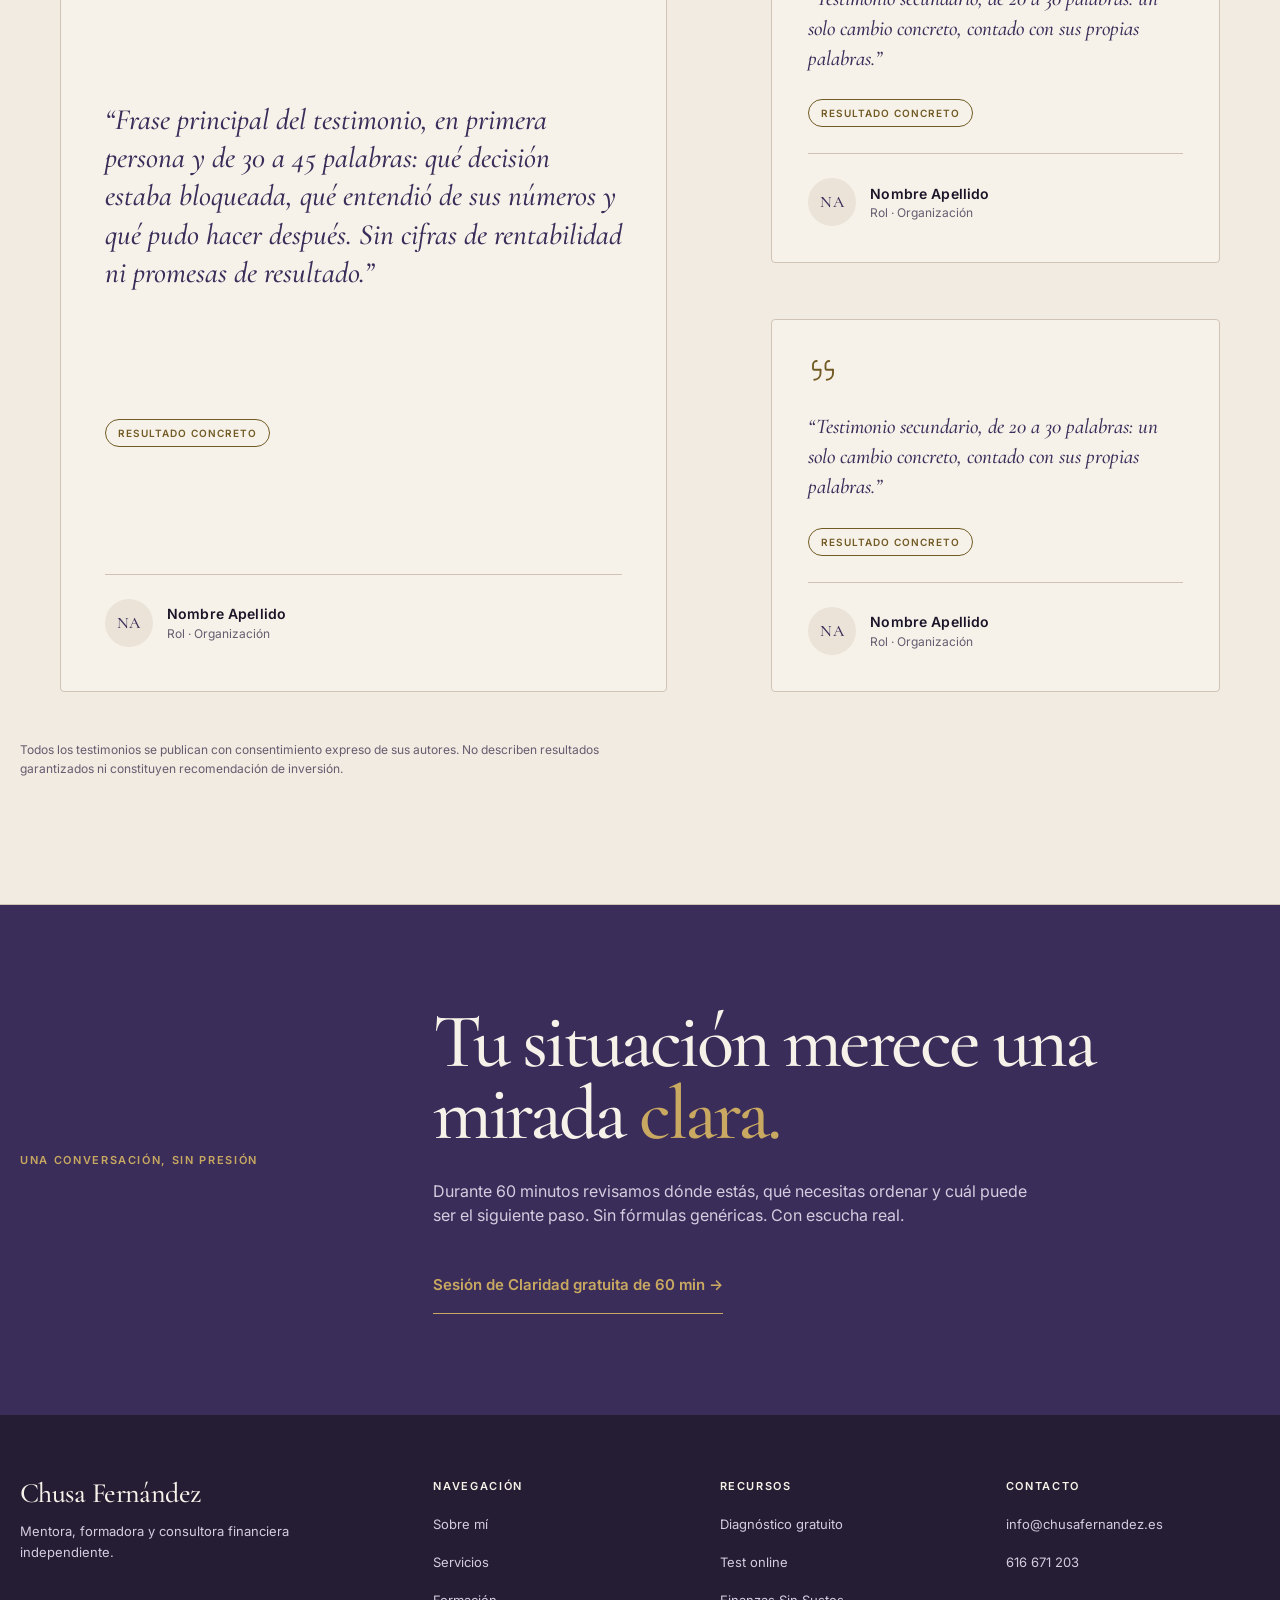
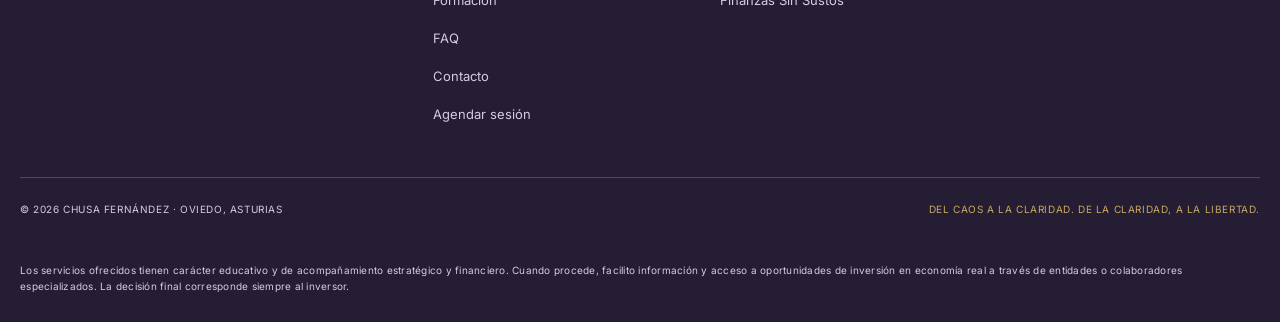
==== commit 86cbc262: "footer: sustituir disclaimer por texto confirmado de Chusa (17-ago) Reemplaza el disclaimer del foot" ====
--- a/index.html
+++ b/index.html
@@ -377,7 +377,7 @@
         <span>© 2026 Chusa Fernández · Oviedo, Asturias</span>
         <span class="footer-claim">Del caos a la claridad. De la claridad, a la libertad.</span>
       </div>
-      <p class="footer-disclaimer">Esto no es asesoramiento financiero. Es educación y acompañamiento estratégico. Chusa Fernández Villamil no es asesora registrada ante la CNMV ni recomienda productos de inversión. Las decisiones sobre tu dinero son siempre tuyas.</p>
+      <p class="footer-disclaimer">Los servicios ofrecidos tienen carácter educativo y de acompañamiento estratégico y financiero. Cuando procede, facilito información y acceso a oportunidades de inversión en economía real a través de entidades o colaboradores especializados. La decisión final corresponde siempre al inversor.</p>
     </div>
   </footer>
 
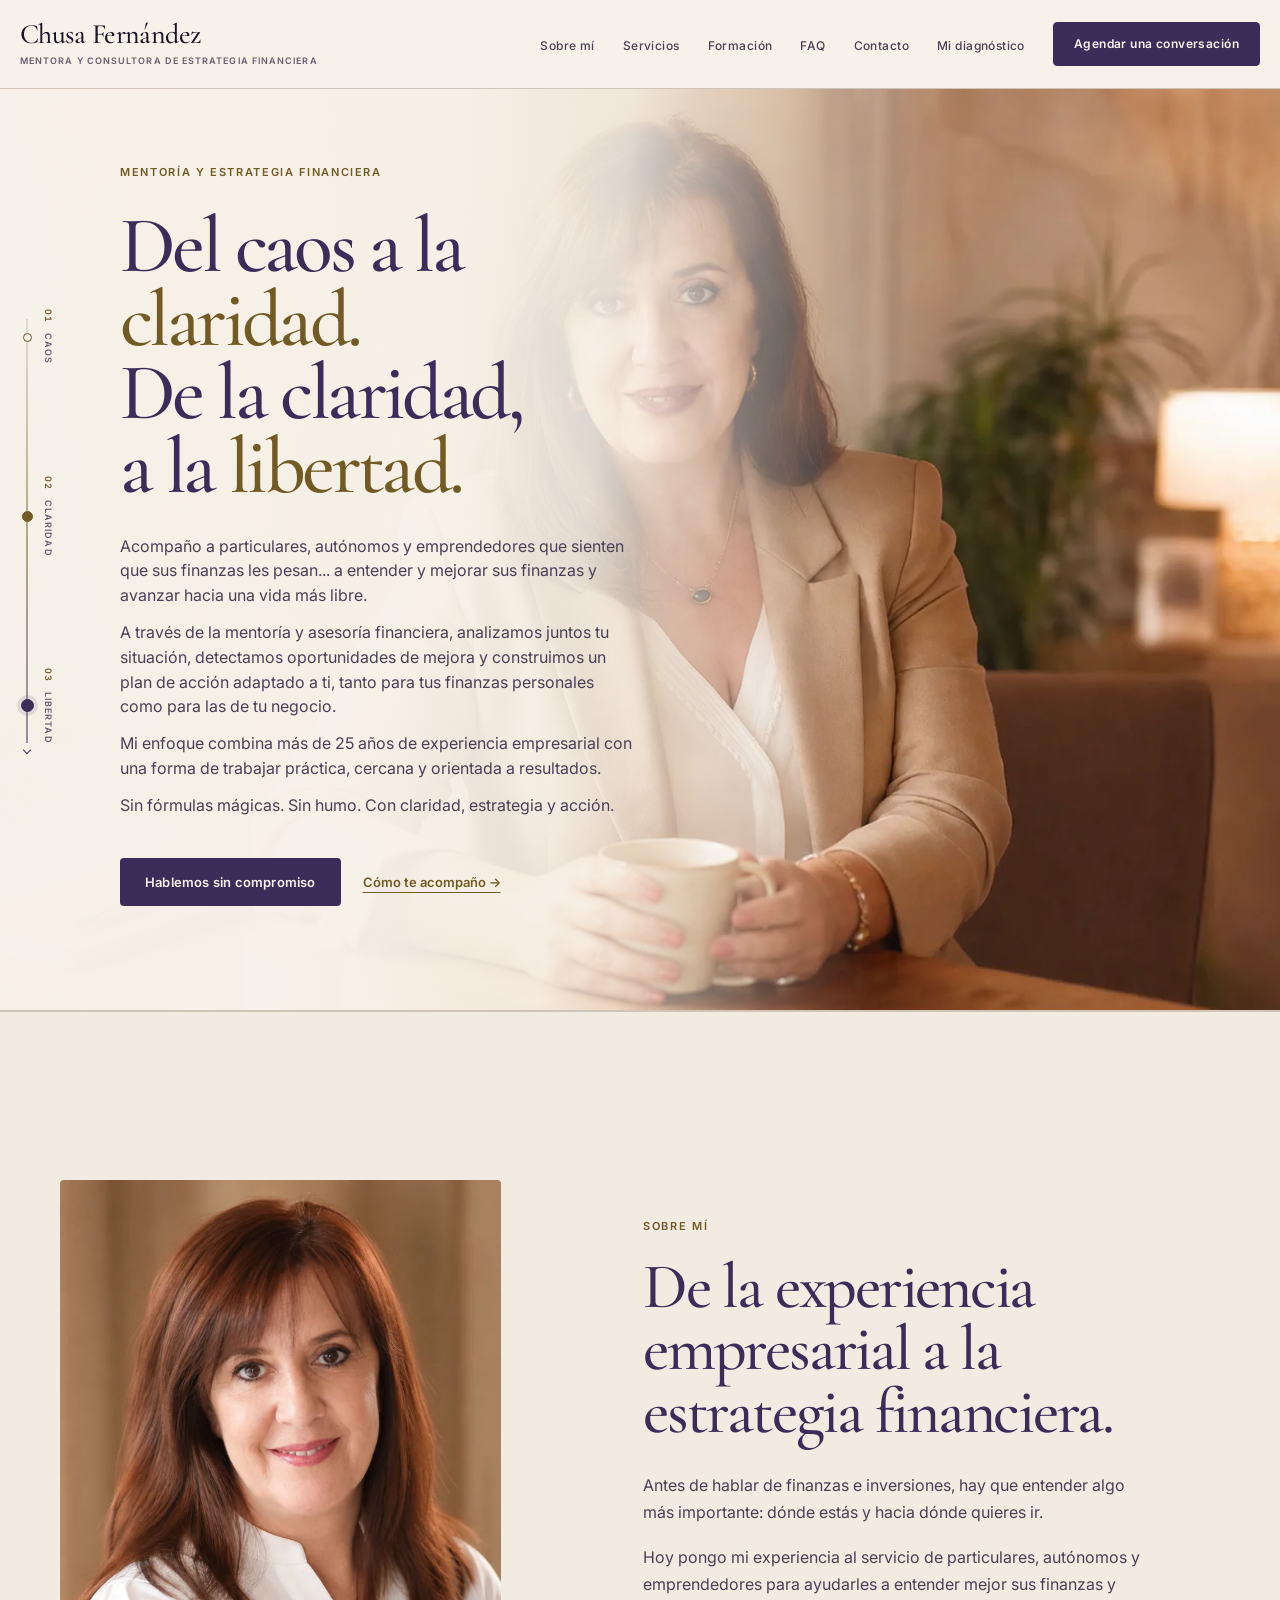
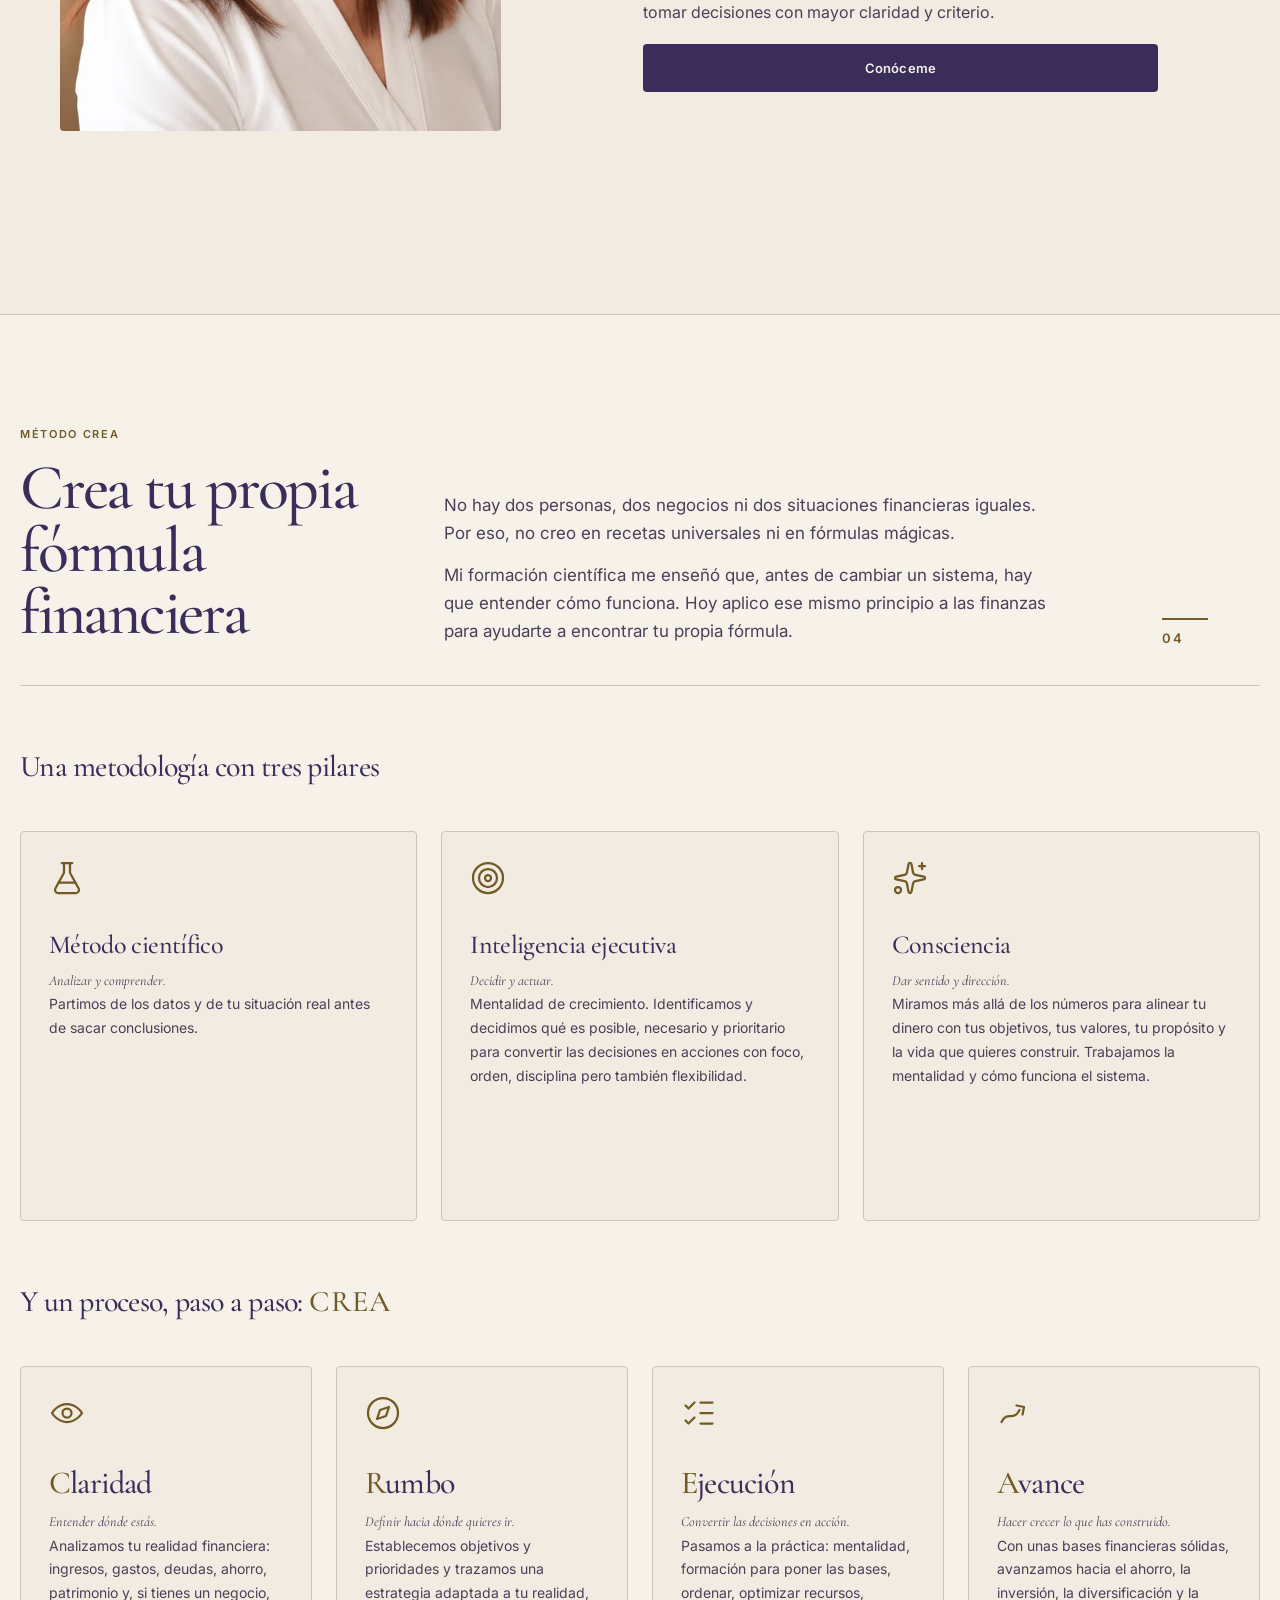
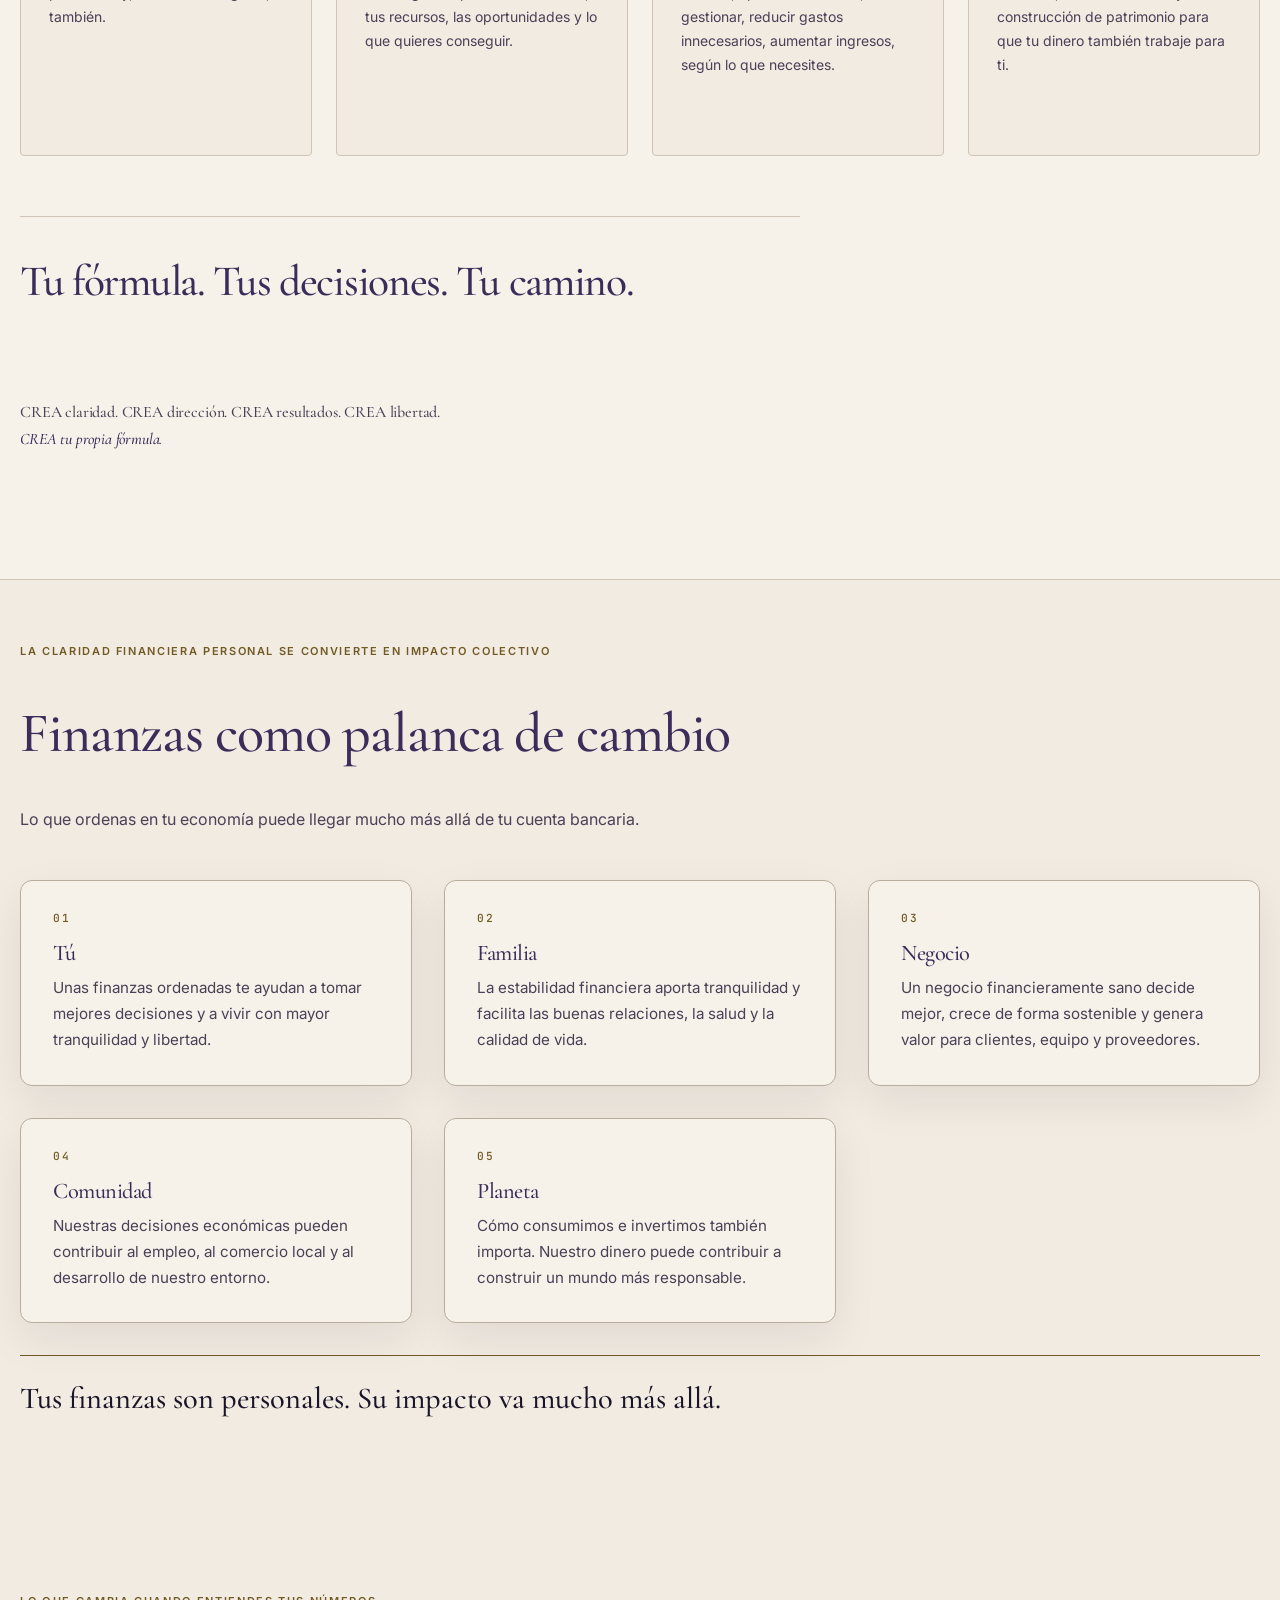
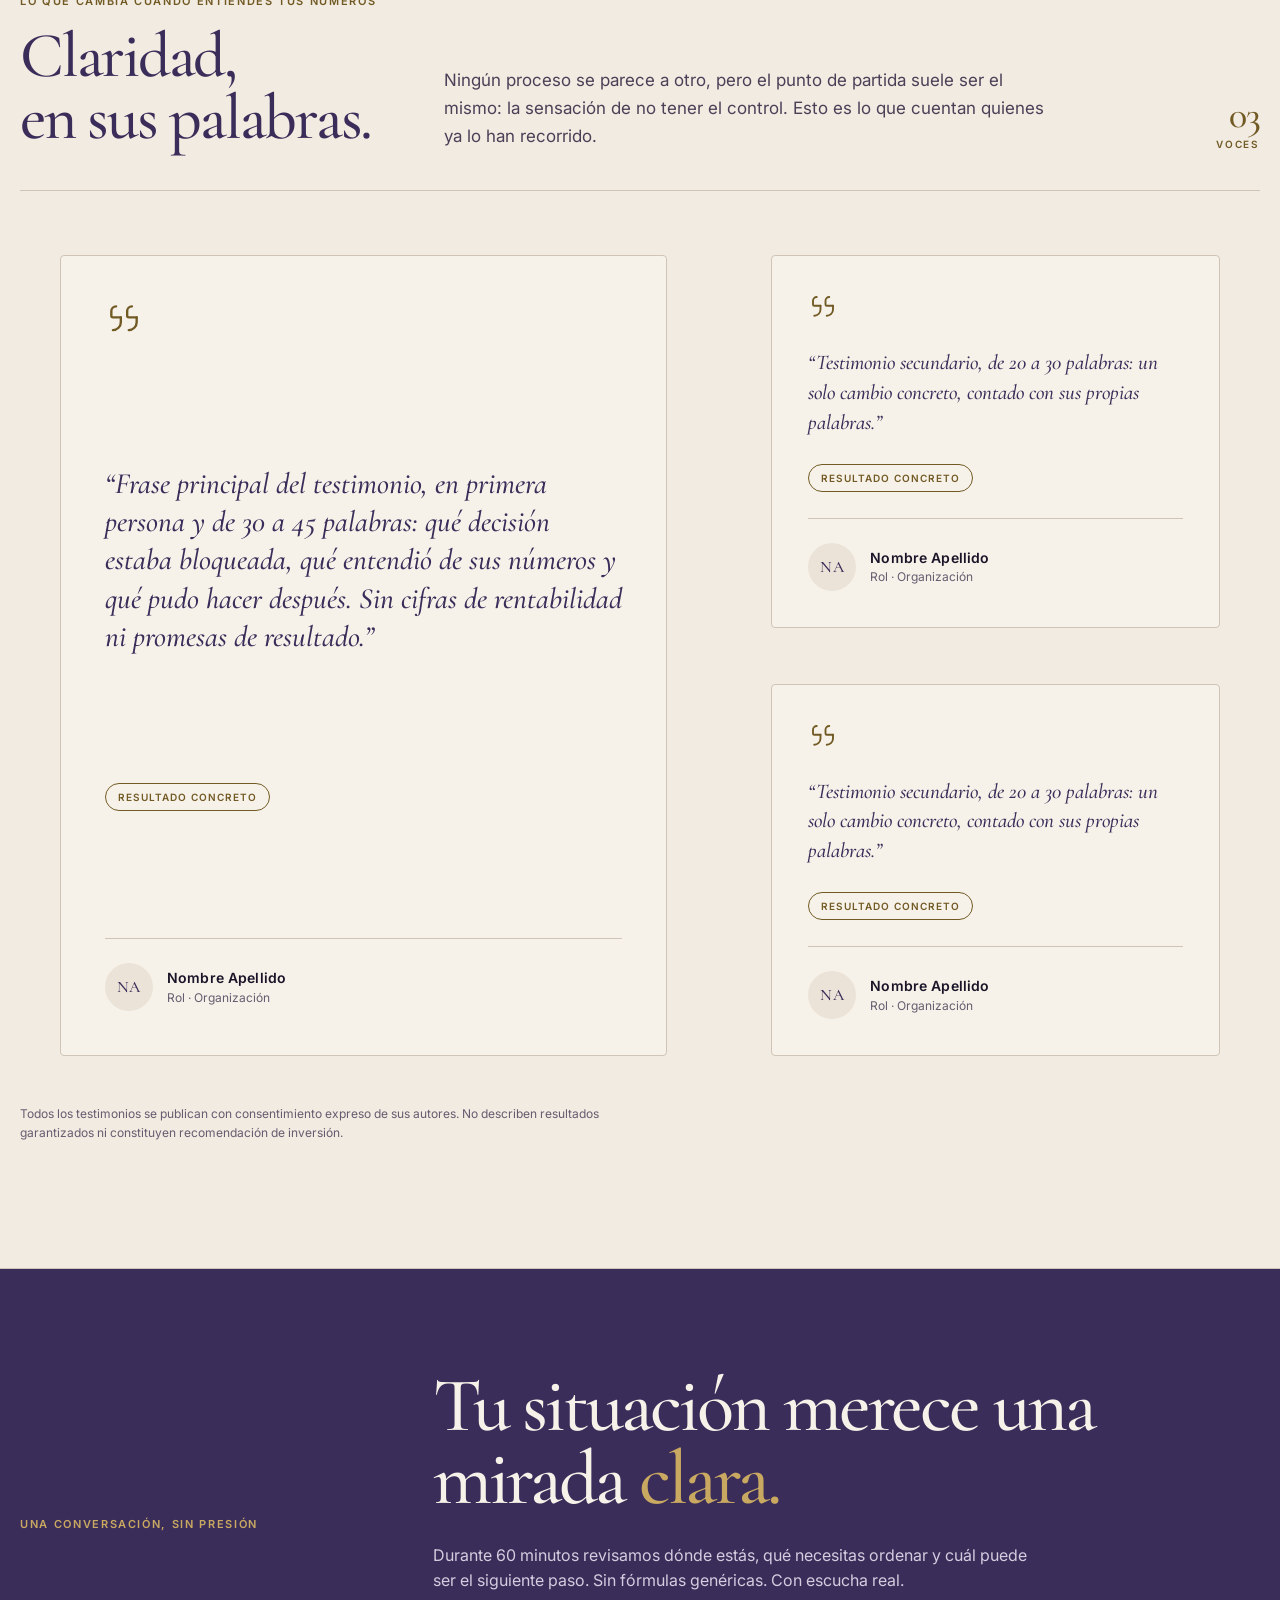
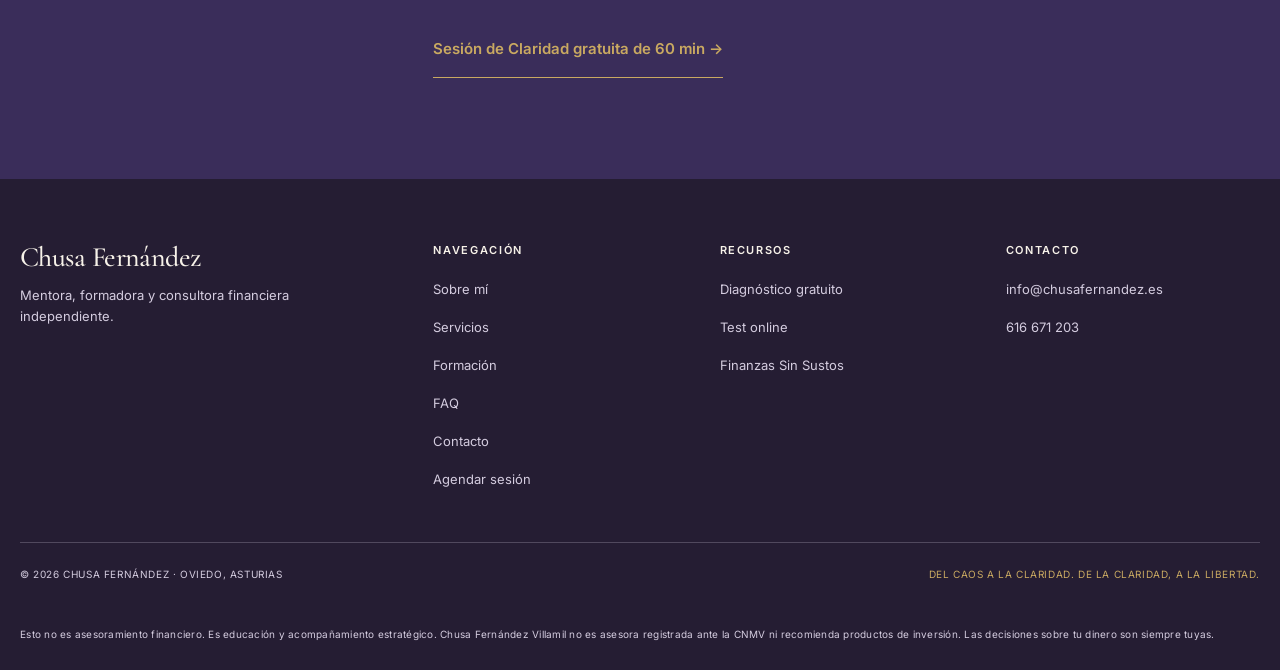
==== commit d20ac8dd: "chore: sync Chusa preview from main c5448b5" ====
--- a/index.html
+++ b/index.html
@@ -1,7 +1,6 @@
 <!doctype html>
 <html lang="es" data-theme="light" class="home">
 <head>
-  <meta name="robots" content="noindex, nofollow">
   <meta charset="utf-8">
   <meta name="viewport" content="width=device-width, initial-scale=1">
   <meta name="description" content="Mentoría y estrategia financiera. Del caos a la claridad. De la claridad, a la libertad.">
@@ -64,94 +63,11 @@
             <p class="hero-lead">Sin fórmulas mágicas. Sin humo. Con claridad, estrategia y acción.</p>
             <div class="hero-actions">
               <a class="button button-primary" href="#sesion">Hablemos sin compromiso</a>
-              <a class="text-link" href="#servicios">Cómo te acompaño →</a>
+              <a class="text-link" href="#metodo">Cómo te acompaño →</a>
             </div>
           </div>
         </div>
         <div class="hero-image" role="img" aria-label="Chusa Fernández, mentora financiera, sentada en un espacio de trabajo luminoso"></div>
-      </div>
-    </section>
-
-    <section class="services" id="servicios" data-payload-block="services-preview" aria-labelledby="services-title">
-      <div class="container">
-        <header class="section-head">
-          <div>
-            <h2 id="services-title">Ordenar.<br>Decidir.<br>Crecer.</h2>
-          </div>
-          <p class="section-intro">Cada situaci&oacute;n financiera pide una conversaci&oacute;n distinta. Empezamos por entender d&oacute;nde est&aacute;s y elegimos el acompa&ntilde;amiento que tenga sentido para ti.</p>
-          <p class="section-index" aria-hidden="true"><b>03</b><span>formas de<br>acompa&ntilde;arte</span></p>
-        </header>
-        <ol class="service-list">
-          <li class="service-item">
-            <span class="service-mark" aria-hidden="true">01</span>
-            <div class="service-title-wrap">
-              <span class="service-icon-frame" aria-hidden="true">
-                <svg class="service-icon" viewBox="0 0 24 24" fill="none" stroke="currentColor" stroke-width="1.5" stroke-linecap="round" stroke-linejoin="round"><path d="M16 21v-2a4 4 0 0 0-4-4H6a4 4 0 0 0-4 4v2"/><circle cx="9" cy="7" r="4"/><path d="M22 21v-2a4 4 0 0 0-3-3.87M16 3.13a4 4 0 0 1 0 7.75"/></svg>
-              </span>
-              <h3>Mentor&iacute;a financiera 1:1</h3>
-              <ul class="service-meta">
-                <li>Sesiones 1:1</li>
-                <li>Proceso a medida</li>
-                <li>+25 a&ntilde;os de m&eacute;todo</li>
-              </ul>
-            </div>
-            <div class="service-description">
-              <p>Nos sentamos contigo... no para decirte lo que tienes que hacer con tu dinero, sino para que t&uacute; entiendas qu&eacute; pasa con tu dinero, por qu&eacute; te genera lo que te genera, y qu&eacute; pasos reales puedes dar.</p>
-              <p>Es un proceso de mentor&iacute;a a medida, con sesiones donde se trabaja tu situaci&oacute;n concreta: tus ingresos, tus gastos, tus miedos, tus decisiones pendientes... y se construye, paso a paso, tu propio plan de claridad financiera.</p>
-              <p class="service-note">No es terapia. No es coaching al uso. Es un acompa&ntilde;amiento estrat&eacute;gico con m&aacute;s de 25 a&ntilde;os de m&eacute;todo detr&aacute;s.</p>
-            </div>
-            <a class="service-cta" href="#sesion">
-              <span class="service-cta-disc" aria-hidden="true">&rarr;</span>
-              <span class="service-cta-label">Solicita una sesi&oacute;n exploratoria</span>
-            </a>
-          </li>
-          <li class="service-item">
-            <span class="service-mark" aria-hidden="true">02</span>
-            <div class="service-title-wrap">
-              <span class="service-icon-frame" aria-hidden="true">
-                <svg class="service-icon" viewBox="0 0 24 24" fill="none" stroke="currentColor" stroke-width="1.5" stroke-linecap="round" stroke-linejoin="round"><circle cx="12" cy="12" r="10"/><polygon points="16 8 14 14 8 16 10 10 16 8"/></svg>
-              </span>
-              <h3>Plan estrat&eacute;gico financiero</h3>
-              <ul class="service-meta">
-                <li>Visi&oacute;n 360&deg;</li>
-                <li>Entregable: tu plan</li>
-                <li>Sin recomendaci&oacute;n de producto</li>
-              </ul>
-            </div>
-            <div class="service-description">
-              <p>Si lo que necesitas es un mapa... aqu&iacute; lo construyes.</p>
-              <p>Trabajamos tu situaci&oacute;n financiera completa &mdash; ingresos, patrimonio, deudas, objetivos vitales &mdash; y dise&ntilde;amos un plan estrat&eacute;gico que te da direcci&oacute;n. No te digo en qu&eacute; invertir. Te ayudo a entender tu dinero para que tomes decisiones informadas... o para que sepas exactamente qu&eacute; preguntar cuando hables con tu entidad financiera.</p>
-              <p class="service-note">Es educaci&oacute;n financiera aplicada a tu vida real. Con m&eacute;todo, con honestidad, y sin la jerga que suele esconder m&aacute;s de lo que aclara.</p>
-            </div>
-            <a class="service-cta" href="#sesion">
-              <span class="service-cta-disc" aria-hidden="true">&rarr;</span>
-              <span class="service-cta-label">Construyamos tu plan</span>
-            </a>
-          </li>
-          <li class="service-item">
-            <span class="service-mark" aria-hidden="true">03</span>
-            <div class="service-title-wrap">
-              <span class="service-icon-frame" aria-hidden="true">
-                <svg class="service-icon" viewBox="0 0 24 24" fill="none" stroke="currentColor" stroke-width="1.5" stroke-linecap="round" stroke-linejoin="round"><path d="M2 3h6a4 4 0 0 1 4 4v14a3 3 0 0 0-3-3H2z"/><path d="M22 3h-6a4 4 0 0 0-4 4v14a3 3 0 0 1 3-3h7z"/></svg>
-              </span>
-              <h3>Formaci&oacute;n en estrategia financiera</h3>
-              <ul class="service-meta">
-                <li>A tu ritmo</li>
-                <li>Con estructura</li>
-                <li>Formato programa</li>
-              </ul>
-            </div>
-            <div class="service-description">
-              <p>Programas formativos para quienes prefieren avanzar a su ritmo... pero con estructura, con profundidad, y sin el tono condescendiente de tanto curso de &laquo;educaci&oacute;n financiera&raquo; que trata al adulto como si no supiera sumar.</p>
-              <p>Cada curso parte de una premisa simple: el dinero no es complicado. Lo que complica es la relaci&oacute;n emocional, la falta de m&eacute;todo, y la informaci&oacute;n fragmentada que recibimos.</p>
-              <p class="service-note">Aqu&iacute; vas a encontrar un enfoque distinto... m&aacute;s pausado, m&aacute;s honesto, m&aacute;s &uacute;til.</p>
-            </div>
-            <a class="service-cta" href="#sesion">
-              <span class="service-cta-disc" aria-hidden="true">&rarr;</span>
-              <span class="service-cta-label">Ver programas disponibles</span>
-            </a>
-          </li>
-        </ol>
       </div>
     </section>
 
@@ -167,29 +83,10 @@
         </figure>
         <div class="about-copy">
           <p class="eyebrow">Sobre mí</p>
-          <h2 id="about-title">Experiencia que devuelve claridad.</h2>
-          <p>Más de 25 años de experiencia empresarial, ahora al servicio de tus finanzas y tu negocio.</p>
+          <h2 id="about-title">De la experiencia empresarial a la estrategia financiera.</h2>
+          <p>Antes de hablar de finanzas e inversiones, hay que entender algo más importante: dónde estás y hacia dónde quieres ir.</p>
           <p>Hoy pongo mi experiencia al servicio de particulares, autónomos y emprendedores para ayudarles a entender mejor sus finanzas y tomar decisiones con mayor claridad y criterio.</p>
-          <a class="text-link" href="sobre-mi.html">Conóceme →</a>
-          <blockquote class="about-quote">“No vengo a venderte un producto financiero. Vengo a ayudarte a ver con claridad dónde estás.”</blockquote>
-        </div>
-      </div>
-      <div class="container trust-wrap" aria-label="Credenciales y enfoque de Chusa">
-        <div class="trust-grid">
-          <article class="trust-card">
-            <h3>25 años entendiendo cómo funcionan las personas... y sus organizaciones.</h3>
-            <p>Antes de trabajar con finanzas personales, pasé más de dos décadas en transformación organizacional... ayudando a equipos y directivos a tomar decisiones complejas, a ordenar estructuras, a ver lo que no veían. Ese mismo enfoque — sistemático, honesto, sin atajos — es el que aplico hoy a tu relación con el dinero.</p>
-          </article>
-          <article class="trust-card">
-            <h3>Formación en ciencias. Método en coaching. Enfoque en estrategia.</h3>
-            <p>Mi base es científica — Ciencias Químicas, el rigor de observar, medir y contrastar. Después vino el coaching (Keycoaching Internacional), que me dio las herramientas para acompañar procesos de cambio real en personas. Y finalmente, la estrategia financiera personal... donde todo se junta.</p>
-          </article>
-          <article class="trust-card">
-            <h3>Trabajo contigo para que entiendas tu dinero... lo ordenes... y decidas con claridad.</h3>
-            <p>Soy mentora de estrategia financiera. Mi método son más de 25 años de acompañamiento real.</p>
-            <p>Tú decides. Yo te acompaño.</p>
-            <p>Si necesitas un profesional con registro oficial... te oriento con gusto hacia quien pueda ayudarte.</p>
-          </article>
+          <a class="button button-primary" href="sobre-mi.html">Conóceme</a>
         </div>
       </div>
     </section>
@@ -265,6 +162,44 @@
           <p>El objetivo no es solo tener m&aacute;s dinero, sino entenderlo, gestionarlo y utilizarlo como una herramienta para vivir y decidir con mayor libertad, tranquilidad y prop&oacute;sito.</p>
           <p class="method-claim">CREA claridad. CREA direcci&oacute;n. CREA resultados. CREA libertad.<br><em>CREA tu propia f&oacute;rmula.</em></p>
         </div>
+      </div>
+    </section>
+
+    <section class="section section--alt" aria-labelledby="impact-title">
+      <div class="container">
+        <div class="section__head">
+          <p class="eyebrow">La claridad financiera personal se convierte en impacto colectivo</p>
+          <h2 id="impact-title">Finanzas como palanca de cambio</h2>
+          <p class="muted">Lo que ordenas en tu econom&iacute;a puede llegar mucho m&aacute;s all&aacute; de tu cuenta bancaria.</p>
+        </div>
+        <ol class="impact-chain">
+          <li class="impact-step">
+            <span class="impact-step__mark" aria-hidden="true">01</span>
+            <h3>T&uacute;</h3>
+            <p>Unas finanzas ordenadas te ayudan a tomar mejores decisiones y a vivir con mayor tranquilidad y libertad.</p>
+          </li>
+          <li class="impact-step">
+            <span class="impact-step__mark" aria-hidden="true">02</span>
+            <h3>Familia</h3>
+            <p>La estabilidad financiera aporta tranquilidad y facilita las buenas relaciones, la salud y la calidad de vida.</p>
+          </li>
+          <li class="impact-step">
+            <span class="impact-step__mark" aria-hidden="true">03</span>
+            <h3>Negocio</h3>
+            <p>Un negocio financieramente sano decide mejor, crece de forma sostenible y genera valor para clientes, equipo y proveedores.</p>
+          </li>
+          <li class="impact-step">
+            <span class="impact-step__mark" aria-hidden="true">04</span>
+            <h3>Comunidad</h3>
+            <p>Nuestras decisiones econ&oacute;micas pueden contribuir al empleo, al comercio local y al desarrollo de nuestro entorno.</p>
+          </li>
+          <li class="impact-step">
+            <span class="impact-step__mark" aria-hidden="true">05</span>
+            <h3>Planeta</h3>
+            <p>C&oacute;mo consumimos e invertimos tambi&eacute;n importa. Nuestro dinero puede contribuir a construir un mundo m&aacute;s responsable.</p>
+          </li>
+        </ol>
+        <p class="impact-close">Tus finanzas son personales. Su impacto va mucho m&aacute;s all&aacute;.</p>
       </div>
     </section>
 
@@ -377,7 +312,7 @@
         <span>© 2026 Chusa Fernández · Oviedo, Asturias</span>
         <span class="footer-claim">Del caos a la claridad. De la claridad, a la libertad.</span>
       </div>
-      <p class="footer-disclaimer">Los servicios ofrecidos tienen carácter educativo y de acompañamiento estratégico y financiero. Cuando procede, facilito información y acceso a oportunidades de inversión en economía real a través de entidades o colaboradores especializados. La decisión final corresponde siempre al inversor.</p>
+      <p class="footer-disclaimer">Esto no es asesoramiento financiero. Es educación y acompañamiento estratégico. Chusa Fernández Villamil no es asesora registrada ante la CNMV ni recomienda productos de inversión. Las decisiones sobre tu dinero son siempre tuyas.</p>
     </div>
   </footer>
 
--- a/assets/css/alquimia.css
+++ b/assets/css/alquimia.css
@@ -929,6 +929,12 @@
   background: var(--bg-primary);
   box-shadow: 0 1rem 2.75rem rgba(37, 29, 51, .12);
 }
+
+.form-choice-group { margin: 0; padding: 0; border: 0; }
+.form-choice-group legend { margin-bottom: var(--space-xs); font-size: .875rem; font-weight: 600; }
+.form-choice-options { display: grid; gap: var(--space-2xs); }
+.form-choice-options .check-field { min-height: 44px; border: 1px solid var(--neutral-500); border-radius: var(--radius-sm); background: var(--bg-elevated); }
+.form-choice-options .check-field:focus-within { outline: 2px solid var(--gold-primary); outline-offset: 2px; }
 :is(.form-shell, .contact-form, .lead-form) > h2 { margin-bottom: calc(-1 * var(--space-2xs)); }
 
 /* etiquetas en el mismo lenguaje que los eyebrow y los rotulos del footer */
